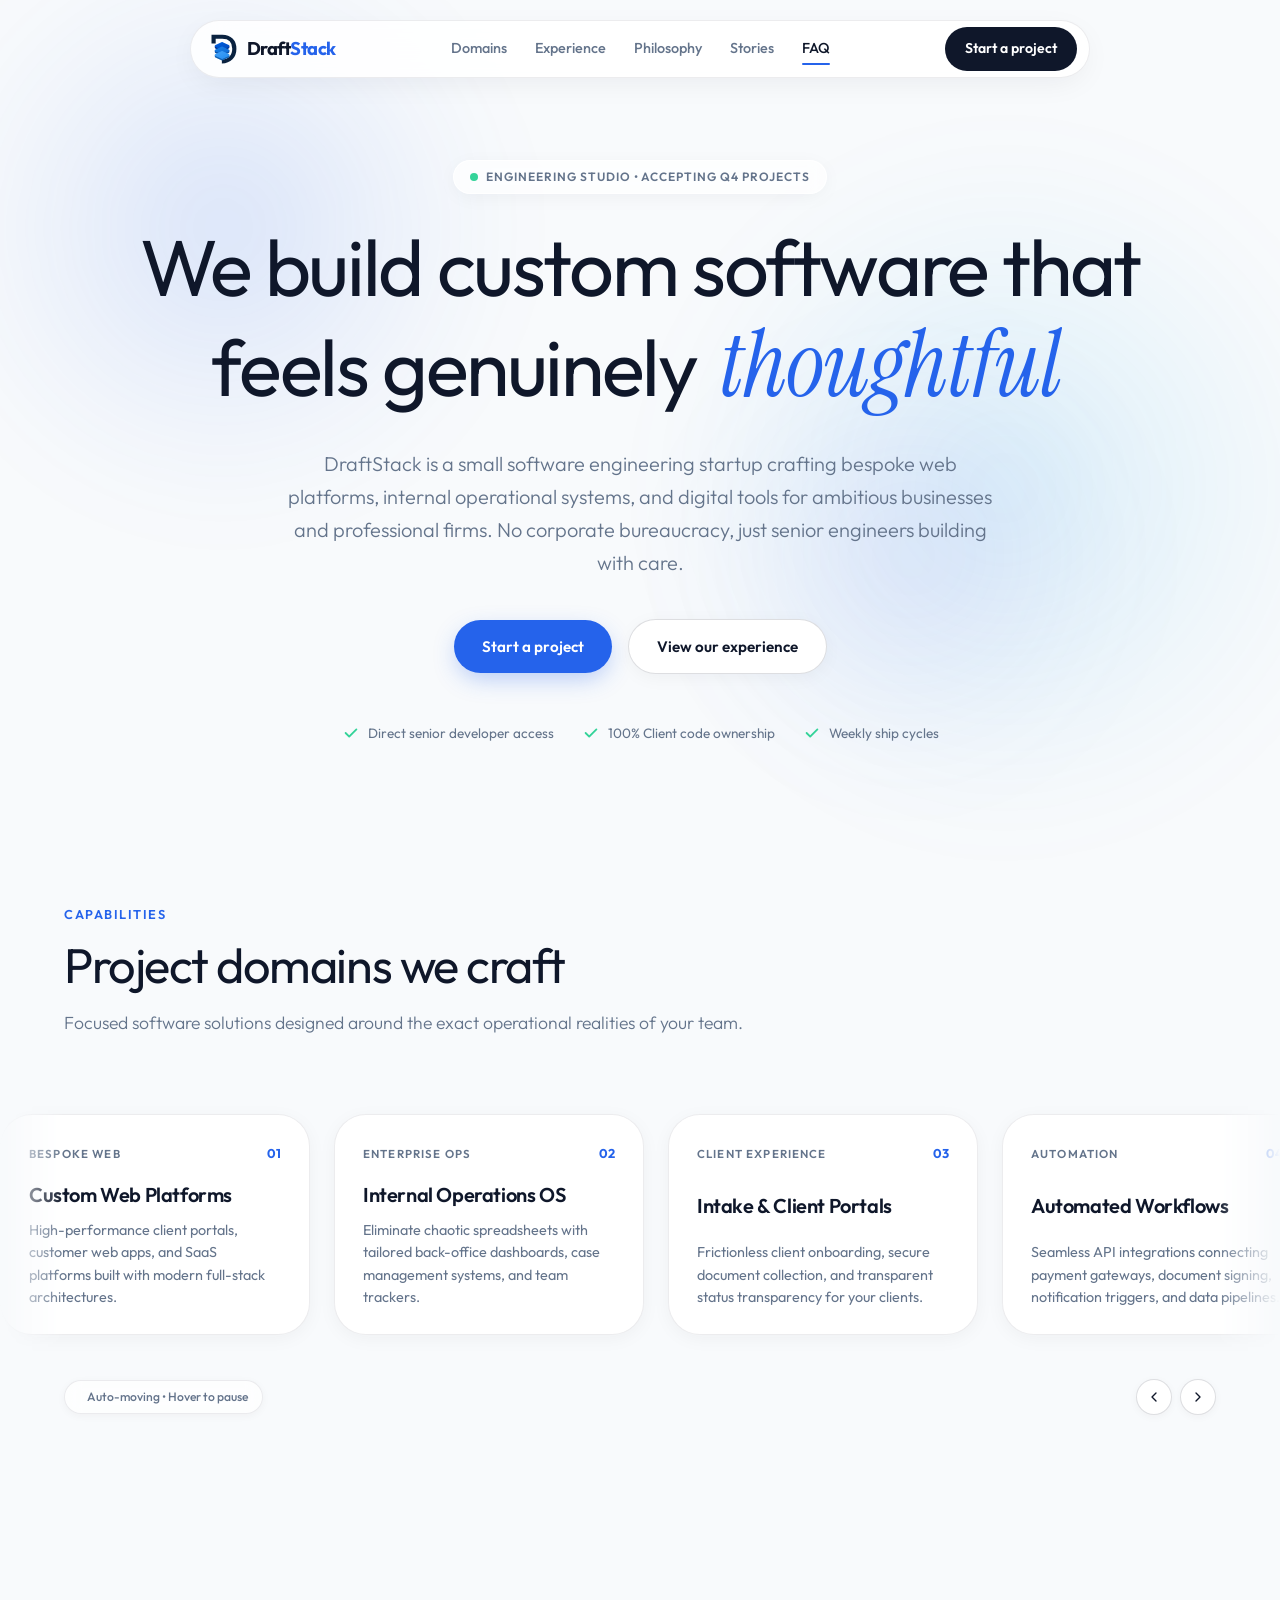
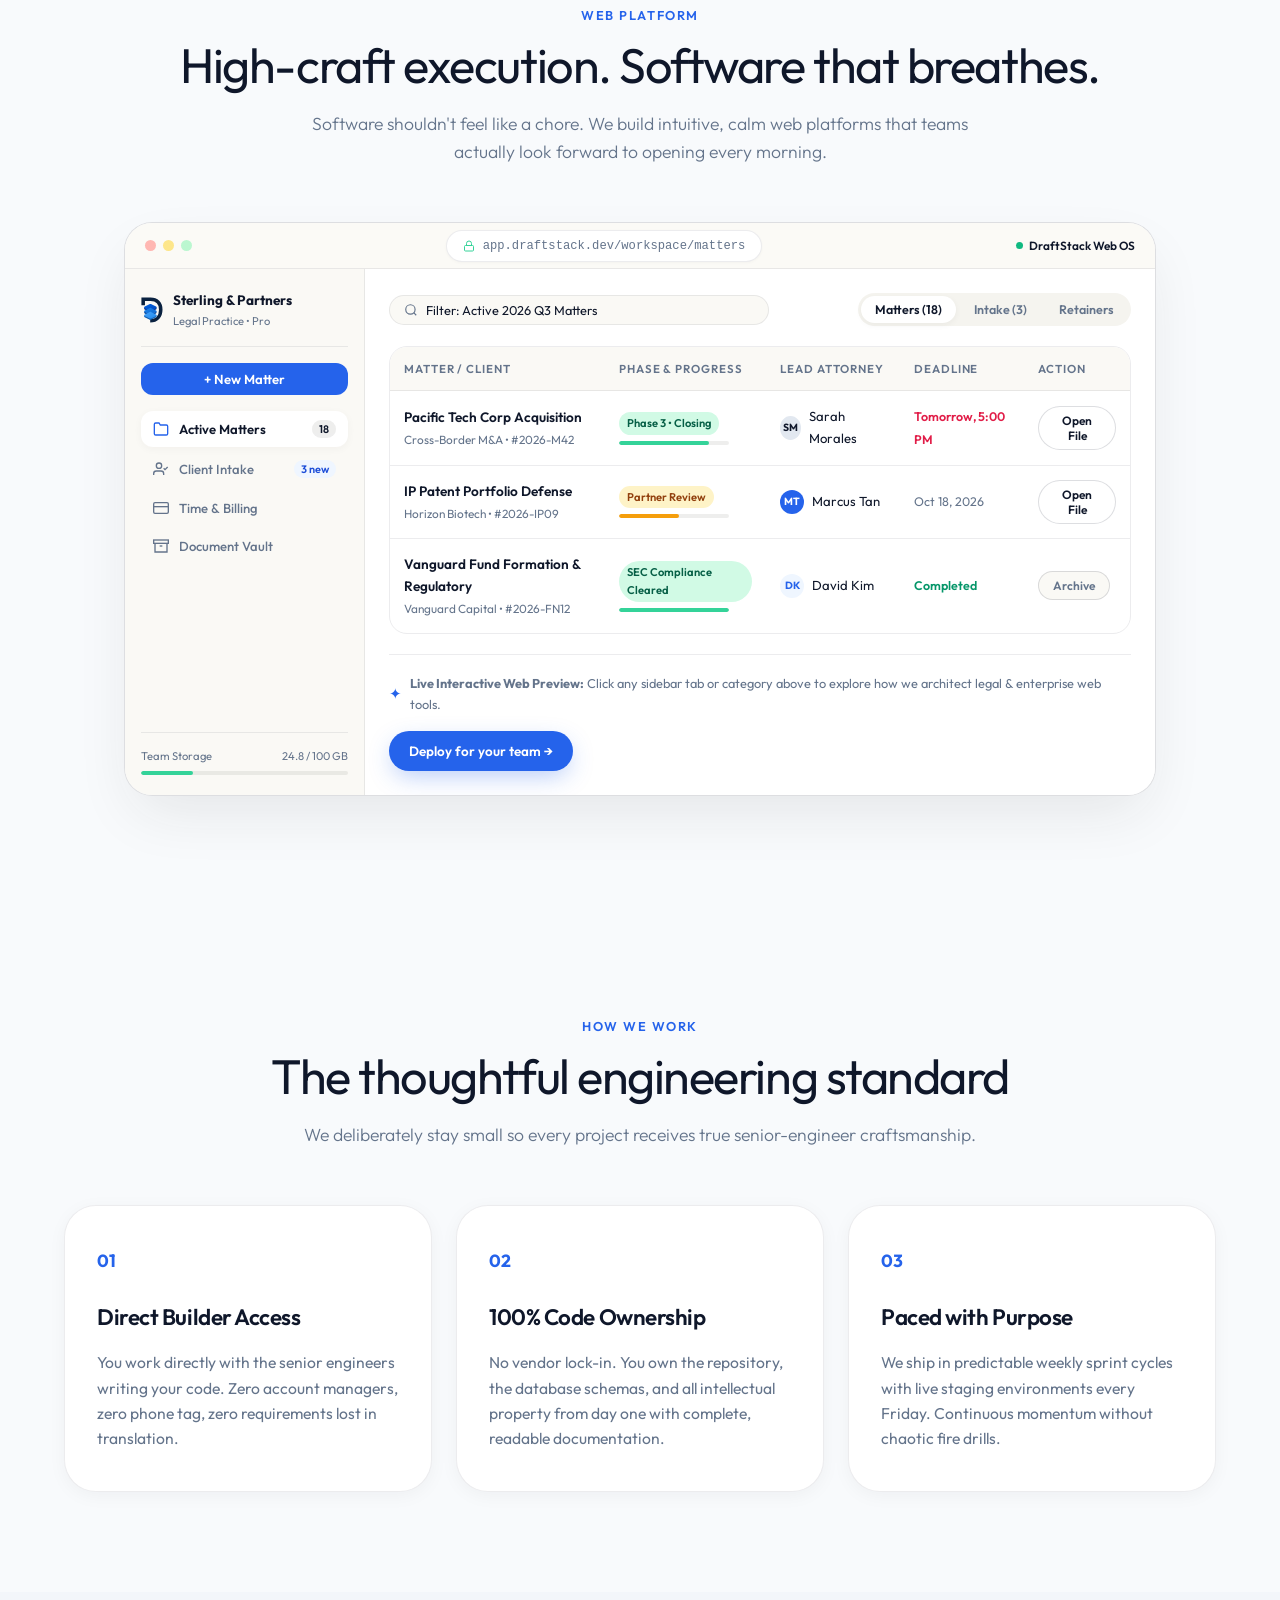
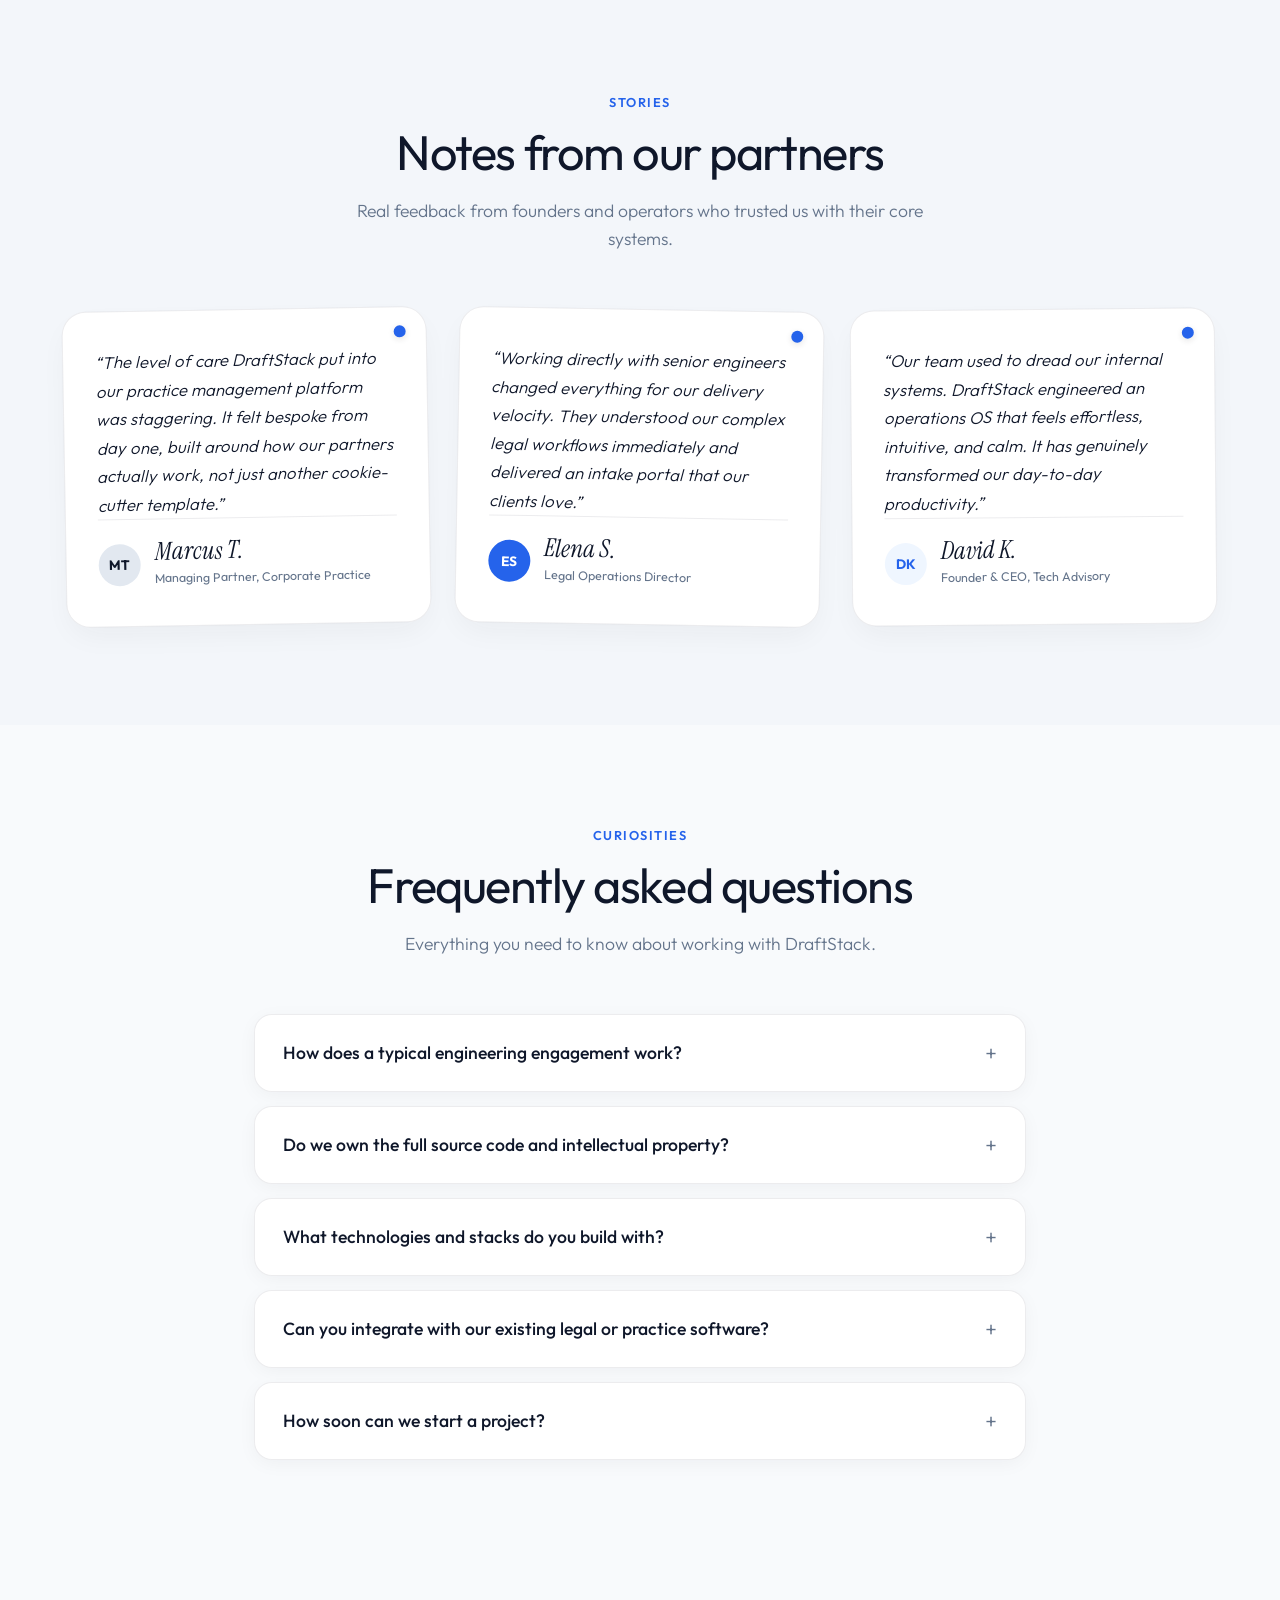
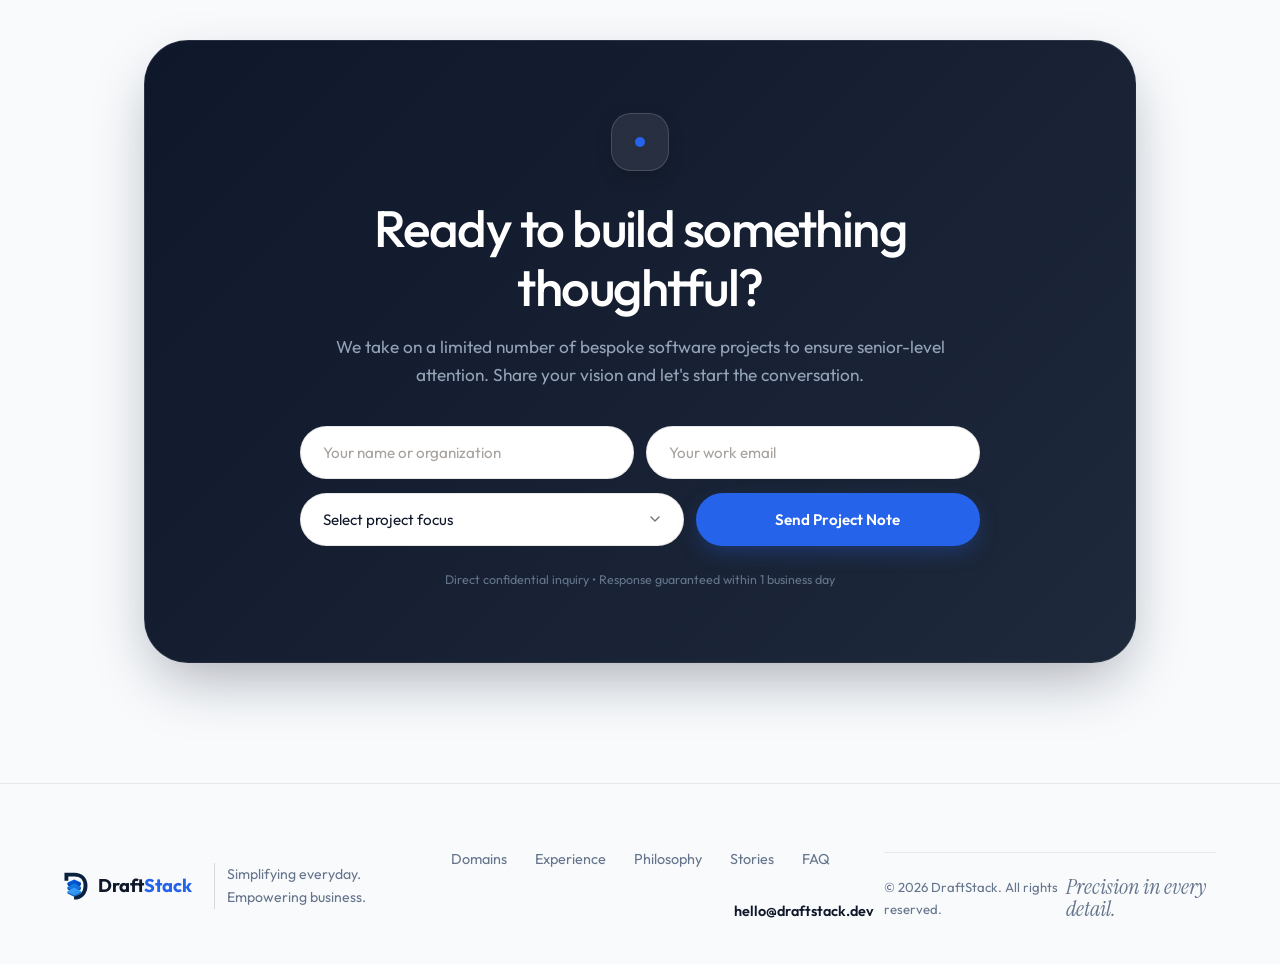
==== index.html @ da23b184 "Fix philosophy navigation link and restore section id anchor" ====
<!DOCTYPE html>
<html lang="en" class="scroll-smooth">
<head>
  <meta charset="UTF-8">
  <meta name="viewport" content="width=device-width, initial-scale=1.0">
  <title>DraftStack — Thoughtful Software Engineering Studio</title>
  <meta name="description" content="DraftStack is a modern software engineering startup crafting bespoke web applications, internal operational systems, and digital tools.">
  <!-- Fonts: Outfit (Clean Sans-Serif) & Instrument Serif (Editorial Italic Accent) -->
  <link rel="preconnect" href="https://fonts.googleapis.com">
  <link rel="preconnect" href="https://fonts.gstatic.com" crossorigin>
  <link href="https://fonts.googleapis.com/css2?family=Instrument+Serif:ital@0;1&family=Outfit:wght@300;400;500;600;700;800&display=swap" rel="stylesheet">
  <link rel="icon" type="image/svg+xml" href="images/draftstack-mark.svg">
  <link rel="stylesheet" href="style.css?v=softly-8">
</head>
<body>
  <!-- Ambient Fluid Floating Blobs -->
  <div class="ambient-blobs" aria-hidden="true">
    <div class="blob blob-blue"></div>
    <div class="blob blob-cyan"></div>
    <div class="blob blob-indigo"></div>
  </div>

  <!-- Floating Pill Header -->
  <header class="site-header">
    <div class="nav-container">
      <a href="#top" class="logo" aria-label="DraftStack Home">
        <img src="images/draftstack-mark.svg" alt="DraftStack" class="logo-mark-img" width="26" height="31">
        <span class="logo-text">Draft<span class="logo-accent">Stack</span></span>
      </a>

      <nav id="site-nav" class="nav-menu" aria-label="Main Navigation">
        <a href="#domains">Domains</a>
        <a href="#experience">Experience</a>
        <a href="#philosophy">Philosophy</a>
        <a href="#stories">Stories</a>
        <a href="#faq">FAQ</a>
      </nav>

      <div class="nav-actions">
        <a href="#inquire" class="btn btn-nav">Start a project</a>
        <button class="nav-toggle" type="button" aria-expanded="false" aria-controls="site-nav" aria-label="Toggle navigation menu">
          <span></span><span></span><span></span>
        </button>
      </div>
    </div>
  </header>

  <main>
    <!-- Hero Section -->
    <section id="top" class="hero-section">
      <div class="container hero-inner">
        <div class="eyebrow-pill">
          <span class="pulse-indicator"></span>
          <span>Engineering Studio &bull; Accepting Q4 Projects</span>
        </div>

        <h1 class="hero-title">
          We build custom software that feels genuinely 
          <span class="hero-highlight">thoughtful</span>
        </h1>

        <p class="hero-subtitle">
          DraftStack is a small software engineering startup crafting bespoke web platforms, internal operational systems, and digital tools for ambitious businesses and professional firms. No corporate bureaucracy, just senior engineers building with care.
        </p>

        <div class="hero-cta-group">
          <a href="#inquire" class="btn btn-primary">Start a project</a>
          <a href="#experience" class="btn btn-ghost">View our experience</a>
        </div>
        <div class="hero-badges reveal">
          <div class="badge-item">
            <svg viewBox="0 0 20 20" fill="currentColor" class="badge-icon"><path fill-rule="evenodd" d="M16.707 5.293a1 1 0 010 1.414l-8 8a1 1 0 01-1.414 0l-4-4a1 1 0 011.414-1.414L8 12.586l7.293-7.293a1 1 0 011.414 0z" clip-rule="evenodd"/></svg>
            <span>Direct senior developer access</span>
          </div>
          <div class="badge-item">
            <svg viewBox="0 0 20 20" fill="currentColor" class="badge-icon"><path fill-rule="evenodd" d="M16.707 5.293a1 1 0 010 1.414l-8 8a1 1 0 01-1.414 0l-4-4a1 1 0 011.414-1.414L8 12.586l7.293-7.293a1 1 0 011.414 0z" clip-rule="evenodd"/></svg>
            <span>100% Client code ownership</span>
          </div>
          <div class="badge-item">
            <svg viewBox="0 0 20 20" fill="currentColor" class="badge-icon"><path fill-rule="evenodd" d="M16.707 5.293a1 1 0 010 1.414l-8 8a1 1 0 01-1.414 0l-4-4a1 1 0 011.414-1.414L8 12.586l7.293-7.293a1 1 0 011.414 0z" clip-rule="evenodd"/></svg>
            <span>Weekly ship cycles</span>
          </div>
        </div>
      </div>
    </section>

    <!-- Horizontal Scenario Scroll -->
    <section id="domains" class="domains-section">
      <div class="container section-header">
        <span class="section-kicker">Capabilities</span>
        <h2 class="section-title">Project domains we craft</h2>
        <p class="section-desc">Focused software solutions designed around the exact operational realities of your team.</p>
      </div>

      <div class="horizontal-scroll-wrap" id="marqueeWrap">
        <div class="horizontal-track" id="scenarioTrack">
          <!-- Set 1 (Original) -->
          <div class="scenario-card">
            <div class="scenario-meta">
              <span class="scenario-tag">Bespoke Web</span>
              <span class="scenario-time">01</span>
            </div>
            <h3 class="scenario-title">Custom Web Platforms</h3>
            <p class="scenario-desc">High-performance client portals, customer web apps, and SaaS platforms built with modern full-stack architectures.</p>
          </div>

          <div class="scenario-card">
            <div class="scenario-meta">
              <span class="scenario-tag">Enterprise Ops</span>
              <span class="scenario-time">02</span>
            </div>
            <h3 class="scenario-title">Internal Operations OS</h3>
            <p class="scenario-desc">Eliminate chaotic spreadsheets with tailored back-office dashboards, case management systems, and team trackers.</p>
          </div>

          <div class="scenario-card">
            <div class="scenario-meta">
              <span class="scenario-tag">Client Experience</span>
              <span class="scenario-time">03</span>
            </div>
            <h3 class="scenario-title">Intake & Client Portals</h3>
            <p class="scenario-desc">Frictionless client onboarding, secure document collection, and transparent status transparency for your clients.</p>
          </div>

          <div class="scenario-card">
            <div class="scenario-meta">
              <span class="scenario-tag">Automation</span>
              <span class="scenario-time">04</span>
            </div>
            <h3 class="scenario-title">Automated Workflows</h3>
            <p class="scenario-desc">Seamless API integrations connecting payment gateways, document signing, notification triggers, and data pipelines.</p>
          </div>

          <div class="scenario-card">
            <div class="scenario-meta">
              <span class="scenario-tag">Professional Firms</span>
              <span class="scenario-time">05</span>
            </div>
            <h3 class="scenario-title">Practice Management</h3>
            <p class="scenario-desc">Specialized tools for legal and professional services — matter tracking, time & billing, and audit-ready workflows.</p>
          </div>

          <!-- Set 2 (Seamless Infinite Clone) -->
          <div class="scenario-card" aria-hidden="true">
            <div class="scenario-meta">
              <span class="scenario-tag">Bespoke Web</span>
              <span class="scenario-time">01</span>
            </div>
            <h3 class="scenario-title">Custom Web Platforms</h3>
            <p class="scenario-desc">High-performance client portals, customer web apps, and SaaS platforms built with modern full-stack architectures.</p>
          </div>

          <div class="scenario-card" aria-hidden="true">
            <div class="scenario-meta">
              <span class="scenario-tag">Enterprise Ops</span>
              <span class="scenario-time">02</span>
            </div>
            <h3 class="scenario-title">Internal Operations OS</h3>
            <p class="scenario-desc">Eliminate chaotic spreadsheets with tailored back-office dashboards, case management systems, and team trackers.</p>
          </div>

          <div class="scenario-card" aria-hidden="true">
            <div class="scenario-meta">
              <span class="scenario-tag">Client Experience</span>
              <span class="scenario-time">03</span>
            </div>
            <h3 class="scenario-title">Intake & Client Portals</h3>
            <p class="scenario-desc">Frictionless client onboarding, secure document collection, and transparent status transparency for your clients.</p>
          </div>

          <div class="scenario-card" aria-hidden="true">
            <div class="scenario-meta">
              <span class="scenario-tag">Automation</span>
              <span class="scenario-time">04</span>
            </div>
            <h3 class="scenario-title">Automated Workflows</h3>
            <p class="scenario-desc">Seamless API integrations connecting payment gateways, document signing, notification triggers, and data pipelines.</p>
          </div>

          <div class="scenario-card" aria-hidden="true">
            <div class="scenario-meta">
              <span class="scenario-tag">Professional Firms</span>
              <span class="scenario-time">05</span>
            </div>
            <h3 class="scenario-title">Practice Management</h3>
            <p class="scenario-desc">Specialized tools for legal and professional services — matter tracking, time & billing, and audit-ready workflows.</p>
          </div>
        </div>
      </div>

      <!-- Interactive Motion Controls & Hint -->
      <div class="scroll-controls container">
        <div class="scroll-status-pill">
          <span class="pulse-dot"></span>
          <span>Auto-moving &bull; Hover to pause</span>
        </div>
        <div class="scroll-nav-buttons">
          <button type="button" class="carousel-nav-btn" id="carouselPrev" aria-label="Slide left">
            <svg viewBox="0 0 24 24" fill="none" stroke="currentColor" stroke-width="2" stroke-linecap="round" stroke-linejoin="round" width="16" height="16"><polyline points="15 18 9 12 15 6"></polyline></svg>
          </button>
          <button type="button" class="carousel-nav-btn" id="carouselNext" aria-label="Slide right">
            <svg viewBox="0 0 24 24" fill="none" stroke="currentColor" stroke-width="2" stroke-linecap="round" stroke-linejoin="round" width="16" height="16"><polyline points="9 18 15 12 9 6"></polyline></svg>
          </button>
        </div>
      </div>
    </section>

    <!-- App Experience Preview (Modern Desktop Web Application Showcase) -->
    <section id="experience" class="experience-section">
      <div class="container text-center section-header">
        <span class="section-kicker">Web Platform</span>
        <h2 class="section-title">High-craft execution. Software that breathes.</h2>
        <p class="section-desc max-w-2xl mx-auto">
          Software shouldn't feel like a chore. We build intuitive, calm web platforms that teams actually look forward to opening every morning.
        </p>
      </div>

      <div class="container web-app-container">
        <!-- Desktop Browser Window Frame -->
        <div class="web-app-window">
          <!-- Window Chrome Header -->
          <div class="browser-chrome">
            <div class="window-controls">
              <span class="control-dot close"></span>
              <span class="control-dot minimize"></span>
              <span class="control-dot expand"></span>
            </div>
            <div class="browser-address-bar">
              <svg viewBox="0 0 24 24" fill="none" stroke="currentColor" stroke-width="2" class="lock-icon" width="12" height="12"><rect x="3" y="11" width="18" height="11" rx="2" ry="2"></rect><path d="M7 11V7a5 5 0 0 1 10 0v4"></path></svg>
              <span class="url-text">app.draftstack.dev/workspace/matters</span>
            </div>
            <div class="window-status">
              <span class="status-dot"></span>
              <span>DraftStack Web OS</span>
            </div>
          </div>

          <!-- Web Application Layout -->
          <div class="web-app-layout">
            <!-- Sidebar -->
            <aside class="app-sidebar">
              <div class="workspace-header">
                <img src="images/draftstack-mark.svg" alt="" class="workspace-logo-mark" width="22" height="26" aria-hidden="true">
                <div class="workspace-info">
                  <span class="workspace-title">Sterling & Partners</span>
                  <span class="workspace-sub">Legal Practice &bull; Pro</span>
                </div>
              </div>

              <div class="sidebar-action">
                <button type="button" class="btn btn-sidebar-action">
                  <span>+ New Matter</span>
                </button>
              </div>

              <nav class="sidebar-nav">
                <button type="button" class="sidebar-item active" data-web-tab="matters">
                  <svg viewBox="0 0 24 24" fill="none" stroke="currentColor" stroke-width="2" class="sidebar-icon" width="16" height="16"><path d="M22 19a2 2 0 0 1-2 2H4a2 2 0 0 1-2-2V5a2 2 0 0 1 2-2h5l2 3h9a2 2 0 0 1 2 2z"></path></svg>
                  <span>Active Matters</span>
                  <span class="sidebar-badge">18</span>
                </button>

                <button type="button" class="sidebar-item" data-web-tab="intake">
                  <svg viewBox="0 0 24 24" fill="none" stroke="currentColor" stroke-width="2" class="sidebar-icon" width="16" height="16"><path d="M16 21v-2a4 4 0 0 0-4-4H5a4 4 0 0 0-4 4v2"></path><circle cx="9" cy="7" r="4"></circle><polyline points="16 11 18 13 22 9"></polyline></svg>
                  <span>Client Intake</span>
                  <span class="sidebar-badge coral">3 new</span>
                </button>

                <button type="button" class="sidebar-item" data-web-tab="billing">
                  <svg viewBox="0 0 24 24" fill="none" stroke="currentColor" stroke-width="2" class="sidebar-icon" width="16" height="16"><rect x="1" y="4" width="22" height="16" rx="2" ry="2"></rect><line x1="1" y1="10" x2="23" y2="10"></line></svg>
                  <span>Time & Billing</span>
                </button>

                <button type="button" class="sidebar-item" data-web-tab="vault">
                  <svg viewBox="0 0 24 24" fill="none" stroke="currentColor" stroke-width="2" class="sidebar-icon" width="16" height="16"><polyline points="21 8 21 21 3 21 3 8"></polyline><rect x="1" y="3" width="22" height="5"></rect><line x1="10" y1="12" x2="14" y2="12"></line></svg>
                  <span>Document Vault</span>
                </button>
              </nav>

              <div class="sidebar-footer">
                <div class="storage-indicator">
                  <div class="storage-text">
                    <span>Team Storage</span>
                    <span>24.8 / 100 GB</span>
                  </div>
                  <div class="storage-bar">
                    <div class="storage-fill" style="width: 25%;"></div>
                  </div>
                </div>
              </div>
            </aside>

            <!-- Main Application View -->
            <div class="app-main">
              <!-- Top Filter & Search Bar -->
              <div class="app-topbar">
                <div class="app-search-box">
                  <svg viewBox="0 0 24 24" fill="none" stroke="currentColor" stroke-width="2" class="search-icon" width="14" height="14"><circle cx="11" cy="11" r="8"></circle><line x1="21" y1="21" x2="16.65" y2="16.65"></line></svg>
                  <input type="text" placeholder="Search matters, clients, documents..." class="app-search-input" readonly value="Filter: Active 2026 Q3 Matters">
                </div>

                <div class="app-view-tabs">
                  <button type="button" class="app-view-tab active" data-panel="matters">Matters (18)</button>
                  <button type="button" class="app-view-tab" data-panel="intake">Intake (3)</button>
                  <button type="button" class="app-view-tab" data-panel="billing">Retainers</button>
                </div>
              </div>

              <!-- Panel 1: Matters Table -->
              <div class="app-panel active" id="webPanel-matters">
                <div class="data-table-wrap">
                  <table class="data-table">
                    <thead>
                      <tr>
                        <th>Matter / Client</th>
                        <th>Phase & Progress</th>
                        <th>Lead Attorney</th>
                        <th>Deadline</th>
                        <th>Action</th>
                      </tr>
                    </thead>
                    <tbody>
                      <tr>
                        <td>
                          <div class="matter-name">Pacific Tech Corp Acquisition</div>
                          <div class="matter-client">Cross-Border M&A &bull; #2026-M42</div>
                        </td>
                        <td>
                          <div class="phase-badge green">Phase 3 &bull; Closing</div>
                          <div class="mini-progress"><div class="mini-progress-fill" style="width: 82%;"></div></div>
                        </td>
                        <td>
                          <div class="lead-user"><span class="user-avatar-sm">SM</span> Sarah Morales</div>
                        </td>
                        <td>
                          <span class="deadline-urgent">Tomorrow, 5:00 PM</span>
                        </td>
                        <td>
                          <button type="button" class="table-action-btn">Open File</button>
                        </td>
                      </tr>

                      <tr>
                        <td>
                          <div class="matter-name">IP Patent Portfolio Defense</div>
                          <div class="matter-client">Horizon Biotech &bull; #2026-IP09</div>
                        </td>
                        <td>
                          <div class="phase-badge yellow">Partner Review</div>
                          <div class="mini-progress"><div class="mini-progress-fill" style="width: 55%; background: #f59e0b;"></div></div>
                        </td>
                        <td>
                          <div class="lead-user"><span class="user-avatar-sm coral">MT</span> Marcus Tan</div>
                        </td>
                        <td>
                          <span class="deadline-normal">Oct 18, 2026</span>
                        </td>
                        <td>
                          <button type="button" class="table-action-btn">Open File</button>
                        </td>
                      </tr>

                      <tr>
                        <td>
                          <div class="matter-name">Vanguard Fund Formation & Regulatory</div>
                          <div class="matter-client">Vanguard Capital &bull; #2026-FN12</div>
                        </td>
                        <td>
                          <div class="phase-badge green">SEC Compliance Cleared</div>
                          <div class="mini-progress"><div class="mini-progress-fill" style="width: 100%; background: #34d399;"></div></div>
                        </td>
                        <td>
                          <div class="lead-user"><span class="user-avatar-sm lavender">DK</span> David Kim</div>
                        </td>
                        <td>
                          <span class="deadline-done">Completed</span>
                        </td>
                        <td>
                          <button type="button" class="table-action-btn secondary">Archive</button>
                        </td>
                      </tr>
                    </tbody>
                  </table>
                </div>
              </div>

              <!-- Panel 2: Client Intake Pipeline -->
              <div class="app-panel" id="webPanel-intake">
                <div class="intake-pipeline-grid">
                  <div class="intake-card">
                    <div class="intake-card-head">
                      <span class="intake-id">#1048 &bull; 12 mins ago</span>
                      <span class="phase-badge green">Conflict Check Passed</span>
                    </div>
                    <h4 class="intake-client-name">Vertex Real Estate Holdings</h4>
                    <p class="intake-scope">Commercial lease acquisition, 4 parcels in Bonifacio Global City.</p>
                    <div class="intake-footer">
                      <span class="intake-doc-count">📎 6 verified documents attached</span>
                      <button type="button" class="table-action-btn">Accept Matter</button>
                    </div>
                  </div>

                  <div class="intake-card">
                    <div class="intake-card-head">
                      <span class="intake-id">#1049 &bull; 1 hour ago</span>
                      <span class="phase-badge yellow">Awaiting Retainer Sign</span>
                    </div>
                    <h4 class="intake-client-name">Meridian Ventures Pte Ltd</h4>
                    <p class="intake-scope">Series A venture round financing, automated SAFE agreements.</p>
                    <div class="intake-footer">
                      <span class="intake-doc-count">📎 3 verified documents attached</span>
                      <button type="button" class="table-action-btn">View Intake</button>
                    </div>
                  </div>
                </div>
              </div>

              <!-- Panel 3: Billing & Retainers -->
              <div class="app-panel" id="webPanel-billing">
                <div class="billing-summary-grid">
                  <div class="billing-stat-box">
                    <span class="stat-label">October Retainers Logged</span>
                    <span class="stat-amount">₱1,480,000</span>
                    <span class="stat-sub positive">↑ 18% vs September</span>
                  </div>
                  <div class="billing-stat-box">
                    <span class="stat-label">Invoices Auto-Settled</span>
                    <span class="stat-amount">18 / 20</span>
                    <span class="stat-sub">GCash, Maya & Wire Webhooks</span>
                  </div>
                  <div class="billing-stat-box">
                    <span class="stat-label">Average Settlement Speed</span>
                    <span class="stat-amount">1.8 Days</span>
                    <span class="stat-sub positive">Zero manual follow-ups</span>
                  </div>
                </div>
              </div>

              <!-- Bottom Bar Banner -->
              <div class="app-bottom-bar">
                <div class="app-hint-text">
                  <span class="sparkle-icon">✦</span>
                  <span><strong>Live Interactive Web Preview:</strong> Click any sidebar tab or category above to explore how we architect legal & enterprise web tools.</span>
                </div>
                <a href="#inquire" class="btn btn-primary btn-app-cta">Deploy for your team &rarr;</a>
              </div>
            </div>
          </div>
        </div>
      </div>
    </section>

    <!-- Craft Philosophy Section -->
    <section id="philosophy" class="philosophy-section">
      <div class="container section-header text-center">
        <span class="section-kicker">How we work</span>
        <h2 class="section-title">The thoughtful engineering standard</h2>
        <p class="section-desc max-w-2xl mx-auto">We deliberately stay small so every project receives true senior-engineer craftsmanship.</p>
      </div>

      <div class="container philosophy-grid">
        <div class="philosophy-card">
          <div class="card-num">01</div>
          <h3 class="card-heading">Direct Builder Access</h3>
          <p class="card-copy">You work directly with the senior engineers writing your code. Zero account managers, zero phone tag, zero requirements lost in translation.</p>
        </div>

        <div class="philosophy-card">
          <div class="card-num">02</div>
          <h3 class="card-heading">100% Code Ownership</h3>
          <p class="card-copy">No vendor lock-in. You own the repository, the database schemas, and all intellectual property from day one with complete, readable documentation.</p>
        </div>

        <div class="philosophy-card">
          <div class="card-num">03</div>
          <h3 class="card-heading">Paced with Purpose</h3>
          <p class="card-copy">We ship in predictable weekly sprint cycles with live staging environments every Friday. Continuous momentum without chaotic fire drills.</p>
        </div>
      </div>
    </section>

    <!-- Client Stories (Diary Entry Testimonials) -->
    <section id="stories" class="stories-section">
      <div class="container section-header text-center">
        <span class="section-kicker">Stories</span>
        <h2 class="section-title">Notes from our partners</h2>
        <p class="section-desc max-w-xl mx-auto">Real feedback from founders and operators who trusted us with their core systems.</p>
      </div>

      <div class="container stories-grid">
        <!-- Story Card 1 -->
        <div class="story-card tilt-left">
          <div class="pin-accent"></div>
          <p class="story-quote">
            &ldquo;The level of care DraftStack put into our practice management platform was staggering. It felt bespoke from day one, built around how our partners actually work, not just another cookie-cutter template.&rdquo;
          </p>
          <div class="story-divider"></div>
          <div class="story-author">
            <div class="avatar-circle avatar-sage">MT</div>
            <div class="author-meta">
              <span class="author-name editorial-sig">Marcus T.</span>
              <span class="author-role">Managing Partner, Corporate Practice</span>
            </div>
          </div>
        </div>

        <!-- Story Card 2 -->
        <div class="story-card tilt-right">
          <div class="pin-accent"></div>
          <p class="story-quote">
            &ldquo;Working directly with senior engineers changed everything for our delivery velocity. They understood our complex legal workflows immediately and delivered an intake portal that our clients love.&rdquo;
          </p>
          <div class="story-divider"></div>
          <div class="story-author">
            <div class="avatar-circle avatar-coral">ES</div>
            <div class="author-meta">
              <span class="author-name editorial-sig">Elena S.</span>
              <span class="author-role">Legal Operations Director</span>
            </div>
          </div>
        </div>

        <!-- Story Card 3 -->
        <div class="story-card tilt-center">
          <div class="pin-accent"></div>
          <p class="story-quote">
            &ldquo;Our team used to dread our internal systems. DraftStack engineered an operations OS that feels effortless, intuitive, and calm. It has genuinely transformed our day-to-day productivity.&rdquo;
          </p>
          <div class="story-divider"></div>
          <div class="story-author">
            <div class="avatar-circle avatar-lavender">DK</div>
            <div class="author-meta">
              <span class="author-name editorial-sig">David K.</span>
              <span class="author-role">Founder & CEO, Tech Advisory</span>
            </div>
          </div>
        </div>
      </div>
    </section>

    <!-- FAQ Accordion -->
    <section id="faq" class="faq-section">
      <div class="container max-w-3xl">
        <div class="section-header text-center">
          <span class="section-kicker">Curiosities</span>
          <h2 class="section-title">Frequently asked questions</h2>
          <p class="section-desc">Everything you need to know about working with DraftStack.</p>
        </div>

        <div class="accordion-group">
          <!-- FAQ 1 -->
          <div class="accordion-item">
            <button class="accordion-trigger" aria-expanded="false">
              <span>How does a typical engineering engagement work?</span>
              <span class="accordion-icon">+</span>
            </button>
            <div class="accordion-content">
              <div class="accordion-inner">
                We start with a thorough architecture mapping phase to understand your specific operational bottlenecks. From there, we work in focused 2-to-4 week sprints, providing staging environments every Friday so you can test features as they are built.
              </div>
            </div>
          </div>

          <!-- FAQ 2 -->
          <div class="accordion-item">
            <button class="accordion-trigger" aria-expanded="false">
              <span>Do we own the full source code and intellectual property?</span>
              <span class="accordion-icon">+</span>
            </button>
            <div class="accordion-content">
              <div class="accordion-inner">
                Yes, 100%. We transfer full intellectual property rights to you upon delivery. You get clean, modern, well-documented source code in your own private repository with zero proprietary vendor lock-in.
              </div>
            </div>
          </div>

          <!-- FAQ 3 -->
          <div class="accordion-item">
            <button class="accordion-trigger" aria-expanded="false">
              <span>What technologies and stacks do you build with?</span>
              <span class="accordion-icon">+</span>
            </button>
            <div class="accordion-content">
              <div class="accordion-inner">
                We specialize in modern, battle-tested full-stack web architectures: TypeScript, React/Next.js, Node.js, PostgreSQL, Tailwind CSS, and secure cloud infrastructure. We select stacks for reliability, maintainability, and long-term performance.
              </div>
            </div>
          </div>

          <!-- FAQ 4 -->
          <div class="accordion-item">
            <button class="accordion-trigger" aria-expanded="false">
              <span>Can you integrate with our existing legal or practice software?</span>
              <span class="accordion-icon">+</span>
            </button>
            <div class="accordion-content">
              <div class="accordion-inner">
                Absolutely. We frequently build custom connectors for billing systems, local payment providers (GCash, Maya, Stripe), document signing platforms, and legacy databases to automate workflows seamlessly.
              </div>
            </div>
          </div>

          <!-- FAQ 5 -->
          <div class="accordion-item">
            <button class="accordion-trigger" aria-expanded="false">
              <span>How soon can we start a project?</span>
              <span class="accordion-icon">+</span>
            </button>
            <div class="accordion-content">
              <div class="accordion-inner">
                Because we intentionally keep our team senior and focused, we accept a limited number of client engagements each quarter. Drop us a note below and we typically respond within 24 hours with our current availability.
              </div>
            </div>
          </div>
        </div>
      </div>
    </section>

    <!-- Waitlist / Project Inquiry Section -->
    <section id="inquire" class="inquire-section">
      <div class="container max-w-5xl">
        <div class="inquire-box">
          <div class="inquire-content">
            <div class="inquire-icon-wrap">
              <div class="inquire-icon-dot"></div>
            </div>

            <h2 class="inquire-heading">Ready to build something thoughtful?</h2>
            <p class="inquire-sub">
              We take on a limited number of bespoke software projects to ensure senior-level attention. Share your vision and let's start the conversation.
            </p>

            <form id="inquiryForm" class="inquiry-form" novalidate>
              <div class="form-fields">
                <input 
                  type="text" 
                  id="clientName" 
                  name="name" 
                  placeholder="Your name or organization" 
                  class="form-input" 
                  required
                >
                <input 
                  type="email" 
                  id="clientEmail" 
                  name="email" 
                  placeholder="Your work email" 
                  class="form-input" 
                  required
                >
              </div>
              <div class="form-row">
                <select id="projectScope" name="scope" class="form-select">
                  <option value="" disabled selected>Select project focus</option>
                  <option value="web-app">Custom Web Application / SaaS</option>
                  <option value="internal-ops">Internal Operations OS / Portal</option>
                  <option value="legal-practice">Law Firm / Professional Practice Tool</option>
                  <option value="automation">Workflow Automation & Integration</option>
                  <option value="other">Other Bespoke Software</option>
                </select>
                <button type="submit" id="submitInquiry" class="btn btn-dark">
                  <span>Send Project Note</span>
                </button>
              </div>
            </form>

            <div id="formSuccess" class="form-success-msg" style="display:none;" role="status">
              <svg viewBox="0 0 20 20" fill="currentColor" class="success-icon"><path fill-rule="evenodd" d="M10 18a8 8 0 100-16 8 8 0 000 16zm3.707-9.293a1 1 0 00-1.414-1.414L9 10.586 7.707 9.293a1 1 0 00-1.414 1.414l2 2a1 1 0 001.414 0l4-4z" clip-rule="evenodd"/></svg>
              <span>Thank you! Your note has been received. A senior engineer will respond within 24 hours.</span>
            </div>

            <p class="inquire-note">Direct confidential inquiry &bull; Response guaranteed within 1 business day</p>
          </div>
        </div>
      </div>
    </section>
  </main>

  <footer class="site-footer">
    <div class="container footer-inner">
      <div class="footer-brand">
        <img src="images/draftstack-mark.svg" alt="DraftStack" class="footer-logo-img" width="24" height="29">
        <span class="brand-title">Draft<span class="logo-accent">Stack</span></span>
        <span class="footer-tagline">Simplifying everyday. Empowering business.</span>

      <div class="footer-links">
        <a href="#domains">Domains</a>
        <a href="#experience">Experience</a>
        <a href="#philosophy">Philosophy</a>
        <a href="#stories">Stories</a>
        <a href="#faq">FAQ</a>
        <a href="mailto:hello@draftstack.dev" class="contact-email">hello@draftstack.dev</a>
      </div>

      <div class="footer-bottom">
        <p class="copyright">&copy; 2026 DraftStack. All rights reserved.</p>
        <span class="sign-off">Precision in every detail.</span>
      </div>
    </div>
  </footer>

  <script src="script.js?v=softly-4" defer></script>
</body>
</html>
---- style.css ----
/* ==========================================================================
   DraftStack — Modern Executive Software Startup Design System
   High-Craft Slate & Precision Electric Cobalt Palette
   ========================================================================== */

:root {
  /* Color Story — Precision Tech & Executive Palette */
  --bg-primary: #F8FAFC;        /* Slate-50 crisp off-white */
  --bg-surface: #FFFFFF;
  --bg-subtle-1: #F1F5F9;       /* Slate-100 cool ice slate */
  --bg-subtle-2: #EFF6FF;       /* Soft ice blue highlight */
  --accent-primary: #2563EB;    /* Electric Cobalt Blue */
  --accent-primary-hover: #1D4ED8;
  --accent-teal: #0D9488;       /* Tech teal */
  --text-primary: #0F172A;      /* Deep obsidian slate navy */
  --text-muted: #64748B;        /* Balanced slate gray */
  --border-subtle: rgba(15, 23, 42, 0.08);
  --border-stone: rgba(15, 23, 42, 0.14);

  /* Typography */
  --font-sans: 'Outfit', -apple-system, BlinkMacSystemFont, "Segoe UI", Roboto, sans-serif;
  --font-serif: 'Instrument Serif', Georgia, serif;

  /* Sizing & Elevation */
  --max-width: 1200px;
  --radius-sm: 12px;
  --radius-md: 18px;
  --radius-lg: 24px;
  --radius-xl: 32px;
  --radius-2xl: 48px;
  --radius-full: 9999px;
  --shadow-soft: 0 4px 20px -2px rgba(15, 23, 42, 0.05);
  --shadow-card: 0 10px 30px -4px rgba(15, 23, 42, 0.07);
  --shadow-float: 0 20px 40px -12px rgba(15, 23, 42, 0.09);
  --shadow-device: 0 32px 64px -16px rgba(15, 23, 42, 0.12);
}

/* Reset & Box Sizing */
*, *::before, *::after {
  box-sizing: border-box;
  margin: 0;
  padding: 0;
}

html {
  scroll-behavior: smooth;
  font-size: 16px;
  background-color: var(--bg-primary);
}

body {
  font-family: var(--font-sans);
  background-color: var(--bg-primary);
  color: var(--text-primary);
  line-height: 1.65;
  -webkit-font-smoothing: antialiased;
  -moz-osx-font-smoothing: grayscale;
  overflow-x: hidden;
  position: relative;
  min-height: 100vh;
}

/* Accessible Focus States */
a:focus-visible,
button:focus-visible,
input:focus-visible,
select:focus-visible {
  outline: 2px solid var(--accent-primary);
  outline-offset: 3px;
  border-radius: 4px;
}

/* Ambient Fluid Floating Background Blobs */
.ambient-blobs {
  position: fixed;
  inset: 0;
  pointer-events: none;
  z-index: 0;
  overflow: hidden;
}

.blob {
  position: absolute;
  border-radius: 50%;
  filter: blur(40px);
  transform: translate3d(0, 0, 0);
  will-change: transform;
}

.blob-blue {
  top: -8%;
  left: -6%;
  width: 600px;
  height: 600px;
  background: radial-gradient(circle, rgba(37, 99, 235, 0.14) 0%, rgba(37, 99, 235, 0.04) 45%, rgba(37, 99, 235, 0) 70%);
  animation: floatBlob 22s ease-in-out infinite alternate;
}

.blob-cyan {
  bottom: 8%;
  right: -5%;
  width: 680px;
  height: 680px;
  background: radial-gradient(circle, rgba(14, 165, 233, 0.12) 0%, rgba(14, 165, 233, 0.03) 50%, rgba(14, 165, 233, 0) 75%);
  animation: floatBlobReverse 26s ease-in-out infinite alternate;
}

.blob-indigo {
  top: 35%;
  right: 10%;
  width: 480px;
  height: 480px;
  background: radial-gradient(circle, rgba(99, 102, 241, 0.1) 0%, rgba(99, 102, 241, 0.02) 50%, rgba(99, 102, 241, 0) 75%);
  animation: floatBlob 24s ease-in-out infinite alternate;
}

@keyframes floatBlob {
  0% { transform: translate(0, 0) scale(1); }
  50% { transform: translate(35px, -45px) scale(1.08); }
  100% { transform: translate(-25px, 30px) scale(0.94); }
}

@keyframes floatBlobReverse {
  0% { transform: translate(0, 0) scale(1); }
  50% { transform: translate(-40px, 35px) scale(1.06); }
  100% { transform: translate(25px, -30px) scale(0.96); }
}

/* Layout Container */
.container {
  max-width: var(--max-width);
  margin: 0 auto;
  padding: 0 24px;
  position: relative;
}

.max-w-xl { max-width: 580px; }
.max-w-2xl { max-width: 680px; }
.max-w-3xl { max-width: 820px; }
.max-w-5xl { max-width: 1040px; }
.mx-auto { margin-left: auto; margin-right: auto; }
.text-center { text-align: center; }

/* Buttons & Links */
a {
  color: inherit;
  text-decoration: none;
}

.btn {
  display: inline-flex;
  align-items: center;
  justify-content: center;
  font-family: var(--font-sans);
  font-weight: 600;
  font-size: 0.95rem;
  padding: 14px 28px;
  border-radius: var(--radius-full);
  cursor: pointer;
  border: none;
  transition: transform 0.25s cubic-bezier(0.16, 1, 0.3, 1), 
              box-shadow 0.25s cubic-bezier(0.16, 1, 0.3, 1),
              background 0.2s ease, border-color 0.2s ease, color 0.2s ease;
}

.btn-primary {
  background: var(--accent-primary);
  color: #FFFFFF;
  box-shadow: 0 8px 24px -4px rgba(37, 99, 235, 0.35);
}

.btn-primary:hover {
  background: var(--accent-primary-hover);
  transform: translateY(-2px);
  box-shadow: 0 12px 28px -4px rgba(37, 99, 235, 0.45);
}

.btn-ghost {
  background: var(--bg-surface);
  color: var(--text-primary);
  border: 1px solid var(--border-stone);
  box-shadow: var(--shadow-soft);
}

.btn-ghost:hover {
  background: #F8FAFC;
  border-color: var(--accent-primary);
  color: var(--accent-primary);
  transform: translateY(-2px);
}

.btn-dark {
  background: var(--accent-primary);
  color: #FFFFFF;
  box-shadow: 0 8px 22px -4px rgba(37, 99, 235, 0.35);
}

.btn-dark:hover {
  background: var(--accent-primary-hover);
  transform: translateY(-2px);
  box-shadow: 0 12px 26px -4px rgba(37, 99, 235, 0.45);
}

.btn-nav {
  padding: 10px 20px;
  font-size: 0.88rem;
  background: var(--text-primary);
  color: #FFFFFF;
  border-radius: var(--radius-full);
}

.btn-nav:hover {
  background: #1E293B;
  transform: translateY(-1px);
}

.btn-block {
  width: 100%;
}

.pulse-shadow {
  animation: softPulse 3s ease-in-out infinite;
}

@keyframes softPulse {
  0%, 100% { box-shadow: 0 10px 24px -6px rgba(37, 99, 235, 0.35); }
  50% { box-shadow: 0 14px 32px -4px rgba(37, 99, 235, 0.55); }
}
/* Floating Pill Header */
.site-header {
  position: fixed;
  top: 20px;
  left: 0;
  right: 0;
  z-index: 100;
  display: flex;
  justify-content: center;
  padding: 0 16px;
  pointer-events: none;
}

.nav-container {
  pointer-events: auto;
  width: 100%;
  max-width: 900px;
  height: 58px;
  display: flex;
  align-items: center;
  justify-content: space-between;
  padding: 0 12px 0 20px;
  background: rgba(255, 255, 255, 0.88);
  backdrop-filter: blur(20px);
  -webkit-backdrop-filter: blur(20px);
  border: 1px solid rgba(15, 23, 42, 0.08);
  border-radius: var(--radius-full);
  box-shadow: 0 8px 32px -8px rgba(15, 23, 42, 0.08);
  transition: all 0.3s ease;
}

.logo {
  display: flex;
  align-items: center;
  gap: 10px;
}

.logo-mark-img {
  width: 26px;
  height: 31px;
  object-fit: contain;
  transition: transform 0.25s cubic-bezier(0.16, 1, 0.3, 1);
}

.logo:hover .logo-mark-img {
  transform: scale(1.08);
}

.logo-text {
  font-size: 1.15rem;
  font-weight: 700;
  letter-spacing: -0.03em;
  color: var(--text-primary);
}

.logo-accent {
  color: var(--accent-primary);
}

.nav-menu {
  display: flex;
  align-items: center;
  gap: 28px;
}

.nav-menu a {
  font-size: 0.9rem;
  font-weight: 500;
  color: var(--text-muted);
  transition: color 0.2s ease;
  position: relative;
  padding: 4px 0;
}

.nav-menu a:hover,
.nav-menu a.active {
  color: var(--text-primary);
}

.nav-menu a::after {
  content: "";
  position: absolute;
  bottom: 0;
  left: 50%;
  transform: translateX(-50%);
  width: 0;
  height: 2px;
  background: var(--accent-primary);
  border-radius: 2px;
  transition: width 0.25s ease;
}

.nav-menu a:hover::after,
.nav-menu a.active::after {
  width: 100%;
}

.nav-actions {
  display: flex;
  align-items: center;
  gap: 12px;
}

.nav-toggle {
  display: none;
  flex-direction: column;
  justify-content: center;
  gap: 4px;
  width: 38px;
  height: 38px;
  border-radius: 50%;
  border: 1px solid var(--border-stone);
  background: #FFFFFF;
  cursor: pointer;
  padding: 0;
  align-items: center;
}

.nav-toggle span {
  display: block;
  width: 16px;
  height: 2px;
  background: var(--text-primary);
  border-radius: 2px;
  transition: transform 0.25s ease, opacity 0.2s ease;
}

.nav-toggle[aria-expanded="true"] span:nth-child(1) {
  transform: translateY(6px) rotate(45deg);
}

.nav-toggle[aria-expanded="true"] span:nth-child(2) {
  opacity: 0;
}

.nav-toggle[aria-expanded="true"] span:nth-child(3) {
  transform: translateY(-6px) rotate(-45deg);
}

/* Hero Section */
.hero-section {
  position: relative;
  padding: 160px 0 80px;
  overflow: hidden;
  z-index: 1;
}

.hero-inner {
  display: flex;
  flex-direction: column;
  align-items: center;
  text-align: center;
}

.eyebrow-pill {
  display: inline-flex;
  align-items: center;
  gap: 8px;
  padding: 6px 16px;
  border-radius: var(--radius-full);
  background: rgba(255, 255, 255, 0.7);
  backdrop-filter: blur(8px);
  border: 1px solid rgba(255, 255, 255, 0.9);
  font-size: 0.75rem;
  font-weight: 600;
  letter-spacing: 0.08em;
  text-transform: uppercase;
  color: var(--text-muted);
  box-shadow: var(--shadow-soft);
  margin-bottom: 28px;
}

.pulse-indicator {
  width: 8px;
  height: 8px;
  border-radius: 50%;
  background: #34d399;
  box-shadow: 0 0 0 0 rgba(52, 211, 153, 0.6);
  animation: pulseGreen 2s infinite;
}

@keyframes pulseGreen {
  0% { box-shadow: 0 0 0 0 rgba(52, 211, 153, 0.6); }
  70% { box-shadow: 0 0 0 8px rgba(52, 211, 153, 0); }
  100% { box-shadow: 0 0 0 0 rgba(52, 211, 153, 0); }
}

.hero-title {
  font-size: clamp(2.75rem, 6.2vw, 5.5rem);
  font-weight: 400;
  line-height: 1.15;
  letter-spacing: -0.03em;
  max-width: 1040px;
  margin: 0 auto 28px;
  color: var(--text-primary);
  text-wrap: balance;
}

.hero-highlight,
.editorial-highlight {
  font-family: var(--font-serif);
  font-style: italic;
  font-weight: 400;
  font-size: 1.16em;
  line-height: inherit;
  color: var(--accent-primary);
  display: inline;
  letter-spacing: -0.01em;
  padding: 0 0.08em;
  vertical-align: baseline;
}

.hero-subtitle {
  font-size: clamp(1.05rem, 1.8vw, 1.25rem);
  font-weight: 300;
  color: var(--text-muted);
  max-width: 720px;
  line-height: 1.65;
  margin-bottom: 40px;
}

.hero-cta-group {
  display: flex;
  align-items: center;
  gap: 16px;
  flex-wrap: wrap;
  justify-content: center;
  margin-bottom: 48px;
}

.hero-badges {
  display: flex;
  align-items: center;
  gap: 28px;
  flex-wrap: wrap;
  justify-content: center;
  font-size: 0.85rem;
  color: var(--text-muted);
}

.badge-item {
  display: flex;
  align-items: center;
  gap: 8px;
}

.badge-icon {
  width: 18px;
  height: 18px;
  color: #34d399;
}

/* Section Common Headings */
.section-header {
  margin-bottom: 56px;
}

.section-kicker {
  display: block;
  font-size: 0.8rem;
  font-weight: 600;
  text-transform: uppercase;
  letter-spacing: 0.12em;
  color: var(--accent-primary);
  margin-bottom: 12px;
}

.section-title {
  font-size: clamp(2rem, 3.8vw, 3.2rem);
  font-weight: 400;
  letter-spacing: -0.03em;
  line-height: 1.15;
  margin-bottom: 16px;
  color: var(--text-primary);
}

.section-desc {
  font-size: 1.1rem;
  font-weight: 300;
  color: var(--text-muted);
  line-height: 1.6;
}

/* Horizontal Scenario Scroll Section (Animated Moving Glide) */
.domains-section {
  padding: 80px 0 90px;
  position: relative;
  z-index: 1;
  overflow: hidden;
}

.horizontal-scroll-wrap {
  width: 100%;
  overflow: hidden;
  position: relative;
  padding: 20px 0 30px;
  cursor: grab;
  mask-image: linear-gradient(to right, transparent 0%, black 5%, black 95%, transparent 100%);
  -webkit-mask-image: linear-gradient(to right, transparent 0%, black 5%, black 95%, transparent 100%);
}

.horizontal-scroll-wrap.is-dragging {
  cursor: grabbing;
  user-select: none;
}

.horizontal-track {
  display: flex;
  gap: 24px;
  width: max-content;
  animation: glideMarquee 38s linear infinite;
  will-change: transform;
}

.horizontal-track:hover,
.horizontal-track.is-paused {
  animation-play-state: paused;
}

@keyframes glideMarquee {
  0% {
    transform: translate3d(0, 0, 0);
  }
  100% {
    transform: translate3d(-50%, 0, 0);
  }
}

.scenario-card {
  width: 310px;
  min-height: 205px;
  background: var(--bg-surface);
  border: 1px solid var(--border-subtle);
  border-radius: var(--radius-xl);
  padding: 28px 28px 26px;
  display: flex;
  flex-direction: column;
  justify-content: space-between;
  box-shadow: 0 4px 20px -2px rgba(41, 37, 36, 0.05);
  transition: transform 0.35s cubic-bezier(0.16, 1, 0.3, 1),
              box-shadow 0.35s cubic-bezier(0.16, 1, 0.3, 1),
              border-color 0.3s ease;
  user-select: none;
  flex-shrink: 0;
}

.scenario-card:hover {
  transform: translateY(-8px) scale(1.02);
  box-shadow: 0 18px 36px -8px rgba(15, 23, 42, 0.1);
  border-color: rgba(37, 99, 235, 0.35);
}

.scenario-meta {
  display: flex;
  align-items: center;
  justify-content: space-between;
  margin-bottom: 14px;
}

.scenario-tag {
  font-size: 0.72rem;
  font-weight: 600;
  text-transform: uppercase;
  letter-spacing: 0.1em;
  color: var(--text-muted);
}

.scenario-time {
  font-size: 0.8rem;
  font-weight: 700;
  color: var(--accent-primary);
}

.scenario-title {
  font-size: 1.25rem;
  font-weight: 600;
  letter-spacing: -0.02em;
  margin-bottom: 8px;
  color: var(--text-primary);
  transition: color 0.2s ease;
}

.scenario-card:hover .scenario-title {
  color: var(--text-primary);
}

.scenario-desc {
  font-size: 0.9rem;
  color: var(--text-muted);
  line-height: 1.55;
}

/* Motion Controls Bar */
.scroll-controls {
  display: flex;
  align-items: center;
  justify-content: space-between;
  margin-top: 14px;
  gap: 16px;
  flex-wrap: wrap;
}

.scroll-status-pill {
  display: inline-flex;
  align-items: center;
  gap: 8px;
  padding: 6px 14px;
  background: rgba(255, 255, 255, 0.75);
  backdrop-filter: blur(8px);
  border: 1px solid var(--border-subtle);
  border-radius: var(--radius-full);
  font-size: 0.76rem;
  font-weight: 500;
  color: var(--text-muted);
  box-shadow: 0 2px 8px rgba(41, 37, 36, 0.04);
}

.pulse-dot {
  background: var(--accent-primary);
  box-shadow: 0 0 0 0 rgba(37, 99, 235, 0.6);
  animation: dotPulse 2s infinite;
}

@keyframes dotPulse {
  0% { transform: scale(0.95); box-shadow: 0 0 0 0 rgba(37, 99, 235, 0.7); }
  70% { transform: scale(1); box-shadow: 0 0 0 6px rgba(37, 99, 235, 0); }
  100% { transform: scale(0.95); box-shadow: 0 0 0 0 rgba(37, 99, 235, 0); }
}

.scroll-nav-buttons {
  display: flex;
  align-items: center;
  gap: 8px;
}

.carousel-nav-btn {
  width: 36px;
  height: 36px;
  border-radius: 50%;
  border: 1px solid var(--border-stone);
  background: var(--bg-surface);
  color: var(--text-primary);
  display: inline-flex;
  align-items: center;
  justify-content: center;
  cursor: pointer;
  transition: all 0.2s cubic-bezier(0.16, 1, 0.3, 1);
  box-shadow: 0 2px 8px rgba(41, 37, 36, 0.04);
}

.carousel-nav-btn:hover {
  background: var(--text-primary);
  color: #FFFFFF;
  border-color: var(--text-primary);
  transform: translateY(-1px);
  box-shadow: 0 4px 12px rgba(41, 37, 36, 0.12);
}
/* Desktop Web Application Showcase */
.experience-section {
  padding: 100px 0 120px;
  position: relative;
  z-index: 1;
}

.web-app-container {
  max-width: 1080px;
  margin: 40px auto 0;
}

.web-app-window {
  background: var(--bg-surface);
  border: 1px solid var(--border-stone);
  border-radius: 28px;
  box-shadow: 0 24px 60px -12px rgba(41, 37, 36, 0.1);
  overflow: hidden;
  transition: transform 0.3s ease, box-shadow 0.3s ease;
}

.web-app-window:hover {
  box-shadow: 0 36px 72px -16px rgba(41, 37, 36, 0.14);
}

/* Window Chrome Bar */
.browser-chrome {
  height: 46px;
  background: #fbfaf6;
  border-bottom: 1px solid var(--border-subtle);
  display: flex;
  align-items: center;
  justify-content: space-between;
  padding: 0 20px;
}

.window-controls {
  display: flex;
  gap: 7px;
  align-items: center;
}

.control-dot {
  width: 11px;
  height: 11px;
  border-radius: 50%;
}

.control-dot.close { background: #ffb7b2; }
.control-dot.minimize { background: #fde68a; }
.control-dot.expand { background: #bbf7d0; }

.browser-address-bar {
  display: flex;
  align-items: center;
  gap: 8px;
  background: #FFFFFF;
  padding: 5px 16px;
  border-radius: var(--radius-full);
  border: 1px solid var(--border-subtle);
  font-size: 0.76rem;
  color: var(--text-muted);
  box-shadow: 0 1px 3px rgba(41, 37, 36, 0.03);
}

.lock-icon { color: #34d399; }
.url-text { font-family: ui-monospace, SFMono-Regular, Menlo, monospace; }

.window-status {
  display: flex;
  align-items: center;
  gap: 6px;
  font-size: 0.74rem;
  font-weight: 600;
  color: var(--text-primary);
}

.window-status .status-dot {
  width: 7px;
  height: 7px;
  border-radius: 50%;
  background: #10b981;
  animation: dotPulse 2s infinite;
}

/* Web App Layout */
.web-app-layout {
  display: flex;
  min-height: 520px;
}

/* Sidebar */
.app-sidebar {
  width: 240px;
  background: #faf9f5;
  border-right: 1px solid var(--border-subtle);
  padding: 20px 16px;
  display: flex;
  flex-direction: column;
  justify-content: space-between;
  flex-shrink: 0;
}

.workspace-header {
  display: flex;
  align-items: center;
  gap: 10px;
  padding-bottom: 16px;
  border-bottom: 1px solid var(--border-subtle);
  margin-bottom: 16px;
}

.workspace-logo-mark {
  width: 22px;
  height: 26px;
  object-fit: contain;
  flex-shrink: 0;
}

.workspace-info {
  display: flex;
  flex-direction: column;
  text-align: left;
}

.workspace-title {
  font-size: 0.85rem;
  font-weight: 700;
  color: var(--text-primary);
  white-space: nowrap;
  overflow: hidden;
  text-overflow: ellipsis;
}

.workspace-sub {
  font-size: 0.7rem;
  color: var(--text-muted);
}

.sidebar-action {
  margin-bottom: 16px;
}

.btn-sidebar-action {
  width: 100%;
  padding: 8px 12px;
  background: var(--accent-primary);
  color: #FFFFFF;
  border: none;
  border-radius: var(--radius-sm);
  font-family: var(--font-sans);
  font-size: 0.82rem;
  font-weight: 600;
  cursor: pointer;
  transition: background 0.2s ease, transform 0.15s ease;
}

.btn-sidebar-action:hover {
  background: var(--accent-primary-hover);
  transform: translateY(-1px);
}

.sidebar-nav {
  display: flex;
  flex-direction: column;
  gap: 4px;
  flex: 1;
}

.sidebar-item {
  display: flex;
  align-items: center;
  gap: 10px;
  padding: 9px 12px;
  border-radius: var(--radius-sm);
  border: none;
  background: transparent;
  color: var(--text-muted);
  font-family: var(--font-sans);
  font-size: 0.82rem;
  font-weight: 500;
  cursor: pointer;
  transition: all 0.2s ease;
  text-align: left;
  width: 100%;
}

.sidebar-item:hover {
  background: rgba(41, 37, 36, 0.05);
  color: var(--text-primary);
}

.sidebar-item.active {
  background: #FFFFFF;
  color: var(--text-primary);
  font-weight: 600;
  box-shadow: 0 2px 8px rgba(41, 37, 36, 0.04);
}

.sidebar-icon {
  color: var(--text-muted);
  transition: color 0.2s ease;
  flex-shrink: 0;
}

.sidebar-item.active .sidebar-icon {
  color: var(--accent-primary);
}

.sidebar-badge {
  margin-left: auto;
  font-size: 0.68rem;
  font-weight: 600;
  padding: 2px 7px;
  border-radius: var(--radius-full);
  background: rgba(41, 37, 36, 0.08);
  color: var(--text-primary);
}

.sidebar-badge.coral {
  background: #EFF6FF;
  color: #1D4ED8;
}

.sidebar-footer {
  padding-top: 14px;
  border-top: 1px solid var(--border-subtle);
}

.storage-indicator {
  display: flex;
  flex-direction: column;
  gap: 6px;
}

.storage-text {
  display: flex;
  justify-content: space-between;
  font-size: 0.7rem;
  color: var(--text-muted);
}

.storage-bar {
  height: 4px;
  background: rgba(41, 37, 36, 0.08);
  border-radius: 99px;
  overflow: hidden;
}

.storage-fill {
  height: 100%;
  background: #34d399;
  border-radius: 99px;
}

/* Main Application Area */
.app-main {
  flex: 1;
  display: flex;
  flex-direction: column;
  background: #FFFFFF;
  padding: 24px;
}

.app-topbar {
  display: flex;
  align-items: center;
  justify-content: space-between;
  gap: 16px;
  margin-bottom: 20px;
  flex-wrap: wrap;
}

.app-search-box {
  display: flex;
  align-items: center;
  gap: 8px;
  background: #faf9f5;
  border: 1px solid var(--border-subtle);
  border-radius: var(--radius-full);
  padding: 6px 14px;
  flex: 1;
  max-width: 380px;
}

.search-icon { color: var(--text-muted); flex-shrink: 0; }

.app-search-input {
  border: none;
  background: transparent;
  font-family: var(--font-sans);
  font-size: 0.8rem;
  color: var(--text-primary);
  outline: none;
  width: 100%;
}

.app-view-tabs {
  display: flex;
  gap: 4px;
  background: #f5f4ef;
  padding: 3px;
  border-radius: var(--radius-full);
}

.app-view-tab {
  padding: 6px 14px;
  font-family: var(--font-sans);
  font-size: 0.78rem;
  font-weight: 600;
  color: var(--text-muted);
  border: none;
  background: transparent;
  border-radius: var(--radius-full);
  cursor: pointer;
  transition: all 0.2s ease;
}

.app-view-tab.active {
  background: #FFFFFF;
  color: var(--text-primary);
  box-shadow: 0 2px 6px rgba(41, 37, 36, 0.05);
}

.app-panel {
  display: none;
  flex: 1;
}

.app-panel.active {
  display: block;
}

/* Data Table */
.data-table-wrap {
  overflow-x: auto;
  border: 1px solid var(--border-subtle);
  border-radius: var(--radius-md);
}

.data-table {
  width: 100%;
  border-collapse: collapse;
  text-align: left;
}

.data-table th {
  font-size: 0.72rem;
  text-transform: uppercase;
  letter-spacing: 0.08em;
  color: var(--text-muted);
  padding: 12px 14px;
  background: #faf9f5;
  border-bottom: 1px solid var(--border-subtle);
  font-weight: 600;
}

.data-table td {
  padding: 14px;
  border-bottom: 1px solid var(--border-subtle);
  vertical-align: middle;
  font-size: 0.85rem;
}

.data-table tr:last-child td {
  border-bottom: none;
}

.matter-name {
  font-weight: 600;
  color: var(--text-primary);
  margin-bottom: 2px;
}

.matter-client {
  font-size: 0.74rem;
  color: var(--text-muted);
}

.phase-badge {
  display: inline-flex;
  align-items: center;
  gap: 5px;
  font-size: 0.7rem;
  font-weight: 600;
  padding: 2px 8px;
  border-radius: var(--radius-full);
  margin-bottom: 6px;
}

.phase-badge.green { background: #d1fae5; color: #065f46; }
.phase-badge.yellow { background: #fef3c7; color: #92400e; }
.phase-badge.purple { background: #ede9fe; color: #5b21b6; }

.mini-progress {
  width: 110px;
  height: 4px;
  background: rgba(41, 37, 36, 0.08);
  border-radius: 99px;
  overflow: hidden;
}

.mini-progress-fill {
  height: 100%;
  background: #34d399;
  border-radius: 99px;
}

.lead-user {
  display: flex;
  align-items: center;
  gap: 8px;
  font-size: 0.82rem;
  color: var(--text-primary);
}

.user-avatar-sm {
  width: 24px;
  height: 24px;
  border-radius: 50%;
  background: #E2E8F0;
  display: inline-flex;
  align-items: center;
  justify-content: center;
  font-size: 0.65rem;
  font-weight: 700;
  color: var(--text-primary);
}
.user-avatar-sm.coral { background: var(--accent-primary); color: #FFFFFF; }
.user-avatar-sm.lavender { background: #EFF6FF; color: var(--accent-primary); }

.deadline-urgent {
  font-size: 0.78rem;
  font-weight: 600;
  color: #e11d48;
}

.deadline-normal {
  font-size: 0.78rem;
  color: var(--text-muted);
}

.deadline-done {
  font-size: 0.78rem;
  font-weight: 600;
  color: #059669;
}

.table-action-btn {
  padding: 6px 14px;
  border-radius: var(--radius-full);
  border: 1px solid var(--border-stone);
  background: #FFFFFF;
  font-family: var(--font-sans);
  font-size: 0.75rem;
  font-weight: 600;
  color: var(--text-primary);
  cursor: pointer;
  transition: all 0.2s ease;
}

.table-action-btn:hover {
  background: var(--accent-primary);
  color: #FFFFFF;
  border-color: var(--accent-primary);
}

.table-action-btn.secondary {
  background: #faf9f5;
  color: var(--text-muted);
}

/* Intake pipeline */
.intake-pipeline-grid {
  display: grid;
  grid-template-columns: 1fr 1fr;
  gap: 16px;
}

.intake-card {
  background: #faf9f5;
  border: 1px solid var(--border-subtle);
  border-radius: var(--radius-md);
  padding: 20px;
  display: flex;
  flex-direction: column;
  justify-content: space-between;
  min-height: 170px;
}

.intake-card-head {
  display: flex;
  align-items: center;
  justify-content: space-between;
  margin-bottom: 8px;
}

.intake-id {
  font-size: 0.72rem;
  color: var(--text-muted);
}

.intake-client-name {
  font-size: 1.05rem;
  font-weight: 600;
  color: var(--text-primary);
  margin-bottom: 4px;
}

.intake-scope {
  font-size: 0.84rem;
  color: var(--text-muted);
  line-height: 1.5;
  margin-bottom: 12px;
}

.intake-footer {
  display: flex;
  align-items: center;
  justify-content: space-between;
  border-top: 1px solid var(--border-subtle);
  padding-top: 12px;
}

.intake-doc-count {
  font-size: 0.75rem;
  color: var(--text-muted);
}

/* Billing summary */
.billing-summary-grid {
  display: grid;
  grid-template-columns: repeat(3, 1fr);
  gap: 16px;
}

.billing-stat-box {
  background: #faf9f5;
  border: 1px solid var(--border-subtle);
  border-radius: var(--radius-md);
  padding: 22px 20px;
  display: flex;
  flex-direction: column;
  gap: 6px;
}

.stat-label {
  font-size: 0.74rem;
  color: var(--text-muted);
  text-transform: uppercase;
  letter-spacing: 0.05em;
}

.stat-amount {
  font-size: 1.65rem;
  font-weight: 700;
  color: var(--text-primary);
}

.stat-sub {
  font-size: 0.75rem;
  color: var(--text-muted);
}

.stat-sub.positive {
  color: #059669;
  font-weight: 600;
}

/* Bottom banner */
.app-bottom-bar {
  display: flex;
  align-items: center;
  justify-content: space-between;
  padding-top: 18px;
  margin-top: 20px;
  border-top: 1px solid var(--border-subtle);
  gap: 16px;
  flex-wrap: wrap;
}

.app-hint-text {
  display: flex;
  align-items: center;
  gap: 8px;
  font-size: 0.8rem;
  color: var(--text-muted);
}

.sparkle-icon {
  color: var(--accent-primary);
  font-size: 0.95rem;
}

.btn-app-cta {
  padding: 9px 20px;
  font-size: 0.84rem;
}
/* Craft Philosophy Section */
.philosophy-section {
  padding: 100px 0;
  position: relative;
  z-index: 1;
}

.philosophy-grid {
  display: grid;
  grid-template-columns: repeat(3, 1fr);
  gap: 24px;
}

.philosophy-card {
  background: var(--bg-surface);
  border: 1px solid var(--border-subtle);
  border-radius: var(--radius-xl);
  padding: 40px 32px;
  box-shadow: var(--shadow-soft);
  display: flex;
  flex-direction: column;
  transition: transform 0.3s ease, box-shadow 0.3s ease;
}

.philosophy-card:hover {
  transform: translateY(-4px);
  box-shadow: var(--shadow-card);
}

.card-num {
  font-size: 1.1rem;
  font-weight: 700;
  color: var(--accent-primary);
  margin-bottom: 24px;
}

.card-heading {
  font-size: 1.4rem;
  font-weight: 600;
  letter-spacing: -0.02em;
  margin-bottom: 14px;
  color: var(--text-primary);
}

.card-copy {
  font-size: 0.98rem;
  color: var(--text-muted);
  line-height: 1.6;
}

/* Client Stories (Diary Entry Style) */
.stories-section {
  padding: 100px 0;
  background: rgba(241, 245, 249, 0.7);
  z-index: 1;
}

.stories-grid {
  display: grid;
  grid-template-columns: repeat(3, 1fr);
  gap: 28px;
}

.story-card {
  background: #FFFFFF;
  border-radius: var(--radius-lg);
  padding: 36px 32px;
  box-shadow: 0 12px 30px -6px rgba(41, 37, 36, 0.05);
  border: 1px solid var(--border-subtle);
  position: relative;
  transition: transform 0.3s ease, box-shadow 0.3s ease;
}

.story-card.tilt-left { transform: rotate(-1deg); }
.story-card.tilt-right { transform: rotate(1deg); }
.story-card.tilt-center { transform: rotate(-0.5deg); }

.story-card:hover {
  transform: rotate(0deg) translateY(-4px);
  box-shadow: var(--shadow-float);
}

.pin-accent {
  width: 12px;
  height: 12px;
  border-radius: 50%;
  background: var(--accent-primary);
  box-shadow: 0 2px 6px rgba(41, 37, 36, 0.12);
  position: absolute;
  top: 18px;
  right: 20px;
}

.story-quote {
  font-size: 1.05rem;
  font-weight: 300;
  font-style: italic;
  line-height: 1.7;
  color: var(--text-primary);
}

.story-divider {
  width: 100%;
  height: 1px;
  background: var(--border-subtle);
  margin-bottom: 20px;
}

.story-author {
  display: flex;
  align-items: center;
  gap: 14px;
}

.avatar-circle {
  width: 42px;
  height: 42px;
  border-radius: 50%;
  display: flex;
  align-items: center;
  justify-content: center;
  font-weight: 700;
  font-size: 0.85rem;
  color: var(--text-primary);
}
.avatar-sage { background: #E2E8F0; }
.avatar-coral { background: var(--accent-primary); color: #FFFFFF; }
.avatar-lavender { background: #EFF6FF; color: var(--accent-primary); }

.author-meta {
  display: flex;
  flex-direction: column;
}

.author-name.editorial-sig {
  font-family: var(--font-serif);
  font-style: italic;
  font-size: 1.55rem;
  line-height: 1;
  color: var(--text-primary);
}

.author-role {
  font-size: 0.78rem;
  color: var(--text-muted);
  margin-top: 4px;
}

/* FAQ Accordion Section */
.faq-section {
  padding: 100px 0;
  position: relative;
  z-index: 1;
}

.accordion-group {
  display: flex;
  flex-direction: column;
  gap: 14px;
}

.accordion-item {
  background: #FFFFFF;
  border: 1px solid var(--border-subtle);
  border-radius: var(--radius-md);
  overflow: hidden;
  box-shadow: var(--shadow-soft);
  transition: border-color 0.2s ease, box-shadow 0.2s ease;
}

.accordion-item:hover {
  border-color: rgba(41, 37, 36, 0.16);
}

.accordion-trigger {
  width: 100%;
  display: flex;
  align-items: center;
  justify-content: space-between;
  padding: 24px 28px;
  background: transparent;
  border: none;
  font-family: var(--font-sans);
  font-size: 1.1rem;
  font-weight: 500;
  color: var(--text-primary);
  text-align: left;
  cursor: pointer;
  gap: 16px;
}

.accordion-icon {
  font-size: 1.4rem;
  font-weight: 300;
  color: var(--text-muted);
  transition: transform 0.3s cubic-bezier(0.16, 1, 0.3, 1), color 0.2s ease;
  flex-shrink: 0;
}

.accordion-trigger[aria-expanded="true"] .accordion-icon {
  transform: rotate(45deg);
  color: var(--accent-primary);
}

.accordion-content {
  max-height: 0;
  overflow: hidden;
  transition: max-height 0.35s cubic-bezier(0.16, 1, 0.3, 1);
}

.accordion-inner {
  padding: 0 28px 24px;
  font-size: 1rem;
  color: var(--text-muted);
  line-height: 1.7;
}

/* Waitlist / Inquiry Section */
.inquire-section {
  padding: 80px 0 120px;
  position: relative;
  z-index: 1;
}
.inquire-box {
  background: linear-gradient(135deg, #0F172A 0%, #1E293B 100%);
  border-radius: 44px;
  padding: 72px 40px;
  box-shadow: 0 24px 60px -12px rgba(15, 23, 42, 0.35);
  position: relative;
  overflow: hidden;
  border: 1px solid rgba(255, 255, 255, 0.08);
}

.inquire-content {
  max-width: 680px;
  margin: 0 auto;
  text-align: center;
  display: flex;
  flex-direction: column;
  align-items: center;
}

.inquire-icon-wrap {
  width: 58px;
  height: 58px;
  border-radius: 20px;
  background: rgba(255, 255, 255, 0.08);
  border: 1px solid rgba(255, 255, 255, 0.15);
  display: flex;
  align-items: center;
  justify-content: center;
  margin-bottom: 28px;
  box-shadow: 0 6px 16px rgba(0, 0, 0, 0.2);
}

.inquire-icon-dot {
  width: 10px;
  height: 10px;
  border-radius: 50%;
  background: var(--accent-primary);
}

.inquire-heading {
  font-size: clamp(2rem, 4vw, 3.2rem);
  font-weight: 500;
  letter-spacing: -0.03em;
  margin-bottom: 16px;
  color: #FFFFFF;
  line-height: 1.15;
}

.inquire-sub {
  font-size: 1.08rem;
  color: #94A3B8;
  line-height: 1.65;
  margin-bottom: 36px;
}

.inquiry-form {
  width: 100%;
  display: flex;
  flex-direction: column;
  gap: 14px;
}

.form-fields {
  display: grid;
  grid-template-columns: 1fr 1fr;
  gap: 12px;
}

.form-row {
  display: grid;
  grid-template-columns: 1.35fr 1fr;
  gap: 12px;
}

.inquiry-form .btn-dark {
  white-space: nowrap;
  padding: 16px 28px;
  width: 100%;
}

.form-input,
.form-select {
  width: 100%;
  padding: 16px 22px;
  border-radius: var(--radius-full);
  background: #FFFFFF;
  border: 1px solid rgba(41, 37, 36, 0.1);
  font-family: var(--font-sans);
  font-size: 0.95rem;
  color: var(--text-primary);
  outline: none;
  transition: border-color 0.2s ease, box-shadow 0.2s ease;
}
.form-input:focus,
.form-select:focus {
  border-color: var(--accent-primary);
  box-shadow: 0 0 0 3px rgba(37, 99, 235, 0.25);
}

.form-input::placeholder {
  color: #a8a29e;
}

.form-select {
  appearance: none;
  background-image: url("data:image/svg+xml,%3Csvg xmlns='http://www.w3.org/2000/svg' width='16' height='16' viewBox='0 0 24 24' fill='none' stroke='%2378716C' stroke-width='2' stroke-linecap='round' stroke-linejoin='round'%3E%3Cpolyline points='6 9 12 15 18 9'%3E%3C/polyline%3E%3C/svg%3E");
  background-repeat: no-repeat;
  background-position: right 20px center;
  cursor: pointer;
}

.form-success-msg {
  display: flex;
  align-items: center;
  justify-content: center;
  gap: 10px;
  background: #FFFFFF;
  padding: 16px 24px;
  border-radius: var(--radius-full);
  font-size: 0.95rem;
  font-weight: 500;
  color: #065f46;
  box-shadow: var(--shadow-soft);
  margin-top: 16px;
  animation: fadeIn 0.4s ease forwards;
}

.success-icon {
  width: 20px;
  height: 20px;
  color: #10b981;
  flex-shrink: 0;
}

@keyframes fadeIn {
  from { opacity: 0; transform: translateY(6px); }
  to { opacity: 1; transform: translateY(0); }
}

.inquire-note {
  font-size: 0.78rem;
  color: var(--text-muted);
  margin-top: 24px;
}

/* Site Footer */
.site-footer {
  padding: 64px 0 40px;
  border-top: 1px solid var(--border-subtle);
  position: relative;
  z-index: 1;
}

.footer-inner {
  display: flex;
  flex-direction: column;
  gap: 36px;
}

.footer-brand {
  display: flex;
  align-items: center;
  gap: 10px;
}

.footer-logo-img {
  width: 24px;
  height: 29px;
  object-fit: contain;
}

.brand-title {
  font-weight: 700;
  font-size: 1.15rem;
  color: var(--text-primary);
}

.footer-tagline {
  font-size: 0.88rem;
  color: var(--text-muted);
  margin-left: 12px;
  padding-left: 12px;
  border-left: 1px solid var(--border-stone);
}

.footer-links {
  display: flex;
  flex-wrap: wrap;
  gap: 28px;
  align-items: center;
}

.footer-links a {
  font-size: 0.9rem;
  color: var(--text-muted);
  transition: color 0.2s ease;
}

.footer-links a:hover {
  color: var(--text-primary);
}

.footer-links a.contact-email {
  font-weight: 600;
  color: var(--text-primary);
  margin-left: auto;
}

.footer-bottom {
  display: flex;
  align-items: center;
  justify-content: space-between;
  padding-top: 24px;
  border-top: 1px solid var(--border-subtle);
}

.copyright {
  font-size: 0.82rem;
  color: var(--text-muted);
}

.sign-off {
  font-family: var(--font-serif);
  font-style: italic;
  font-size: 1.35rem;
  line-height: 1;
  color: var(--text-muted);
}

/* Reveal on Scroll */
.reveal {
  opacity: 0;
  transform: translateY(24px);
  transition: opacity 0.8s cubic-bezier(0.16, 1, 0.3, 1), 
              transform 0.8s cubic-bezier(0.16, 1, 0.3, 1);
}

.reveal.in-view {
  opacity: 1;
  transform: translateY(0);
}

/* Responsive Media Queries */
@media (max-width: 860px) {
  .nav-menu {
    position: absolute;
    top: 70px;
    left: 16px;
    right: 16px;
    background: rgba(253, 252, 248, 0.96);
    backdrop-filter: blur(24px);
    -webkit-backdrop-filter: blur(24px);
    border: 1px solid var(--border-stone);
    border-radius: var(--radius-lg);
    box-shadow: var(--shadow-float);
    flex-direction: column;
    padding: 24px;
    gap: 18px;
    opacity: 0;
    pointer-events: none;
    transform: translateY(-10px);
    transition: all 0.25s cubic-bezier(0.16, 1, 0.3, 1);
  }

  .nav-menu.nav-open {
    opacity: 1;
    pointer-events: auto;
    transform: translateY(0);
  }

  .nav-toggle {
    display: flex;
  }

  .btn-nav {
    display: none;
  }

  .philosophy-grid,
  .stories-grid {
    grid-template-columns: 1fr;
  }

  .story-card.tilt-left,
  .story-card.tilt-right,
  .story-card.tilt-center {
    transform: none;
  }

  .form-fields,
  .form-row {
    grid-template-columns: 1fr;
  }

  /* Desktop Web App Responsive Adjustments */
  .web-app-layout {
    flex-direction: column;
  }

  .app-sidebar {
    width: 100%;
    border-right: none;
    border-bottom: 1px solid var(--border-subtle);
    padding: 16px;
  }

  .sidebar-nav {
    flex-direction: row;
    overflow-x: auto;
    padding-bottom: 8px;
    gap: 6px;
  }

  .sidebar-item {
    width: auto;
    white-space: nowrap;
    padding: 7px 12px;
  }

  .sidebar-footer {
    display: none;
  }

  .intake-pipeline-grid,
  .billing-summary-grid {
    grid-template-columns: 1fr;
  }
}

@media (max-width: 600px) {
  .hero-section {
    padding-top: 130px;
  }

  .inquire-box {
    padding: 48px 24px;
    border-radius: 36px;
  }

  .footer-bottom {
    flex-direction: column;
    gap: 12px;
    text-align: center;
  }

  .footer-links a.contact-email {
    margin-left: 0;
  }
}

/* Reduced Motion Support */
@media (prefers-reduced-motion: reduce) {
  *, *::before, *::after {
    animation-duration: 0.01ms !important;
    animation-iteration-count: 1 !important;
    transition-duration: 0.01ms !important;
  }
  .reveal {
    opacity: 1 !important;
    transform: none !important;
  }
}
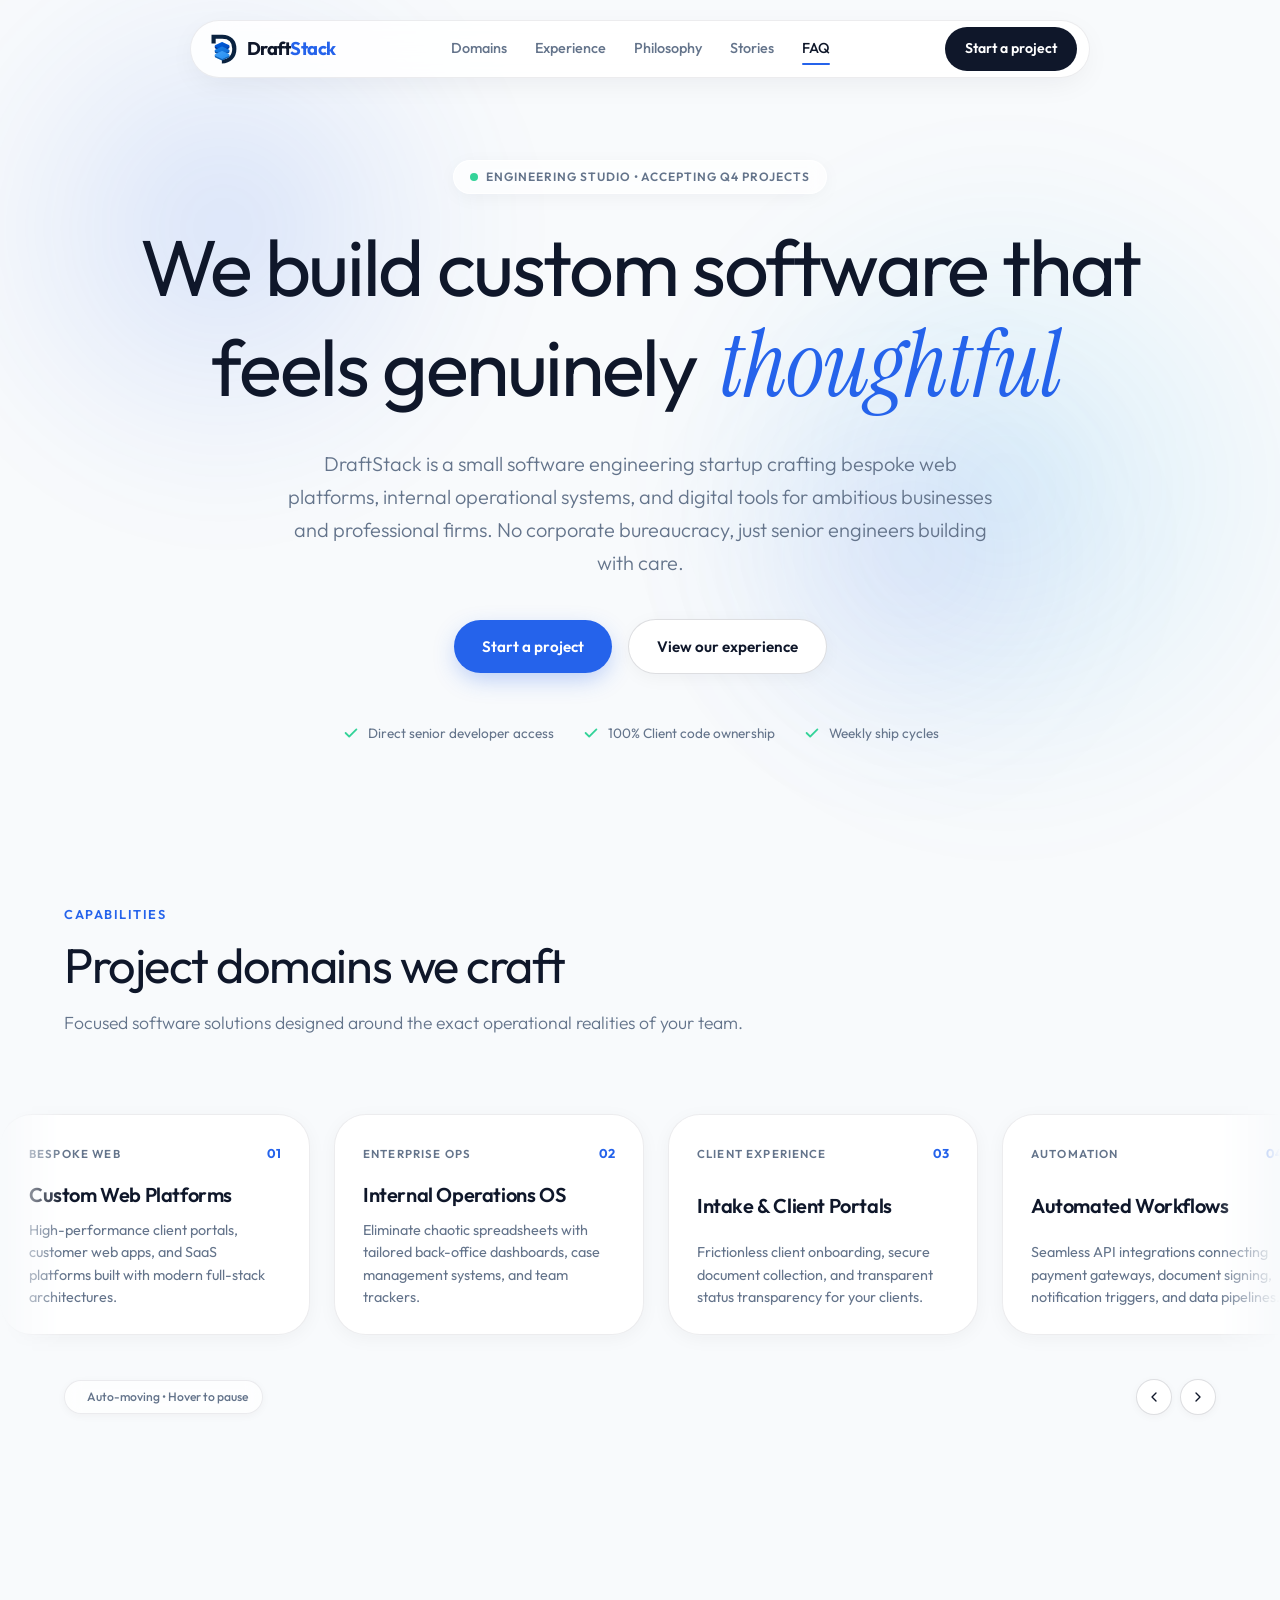
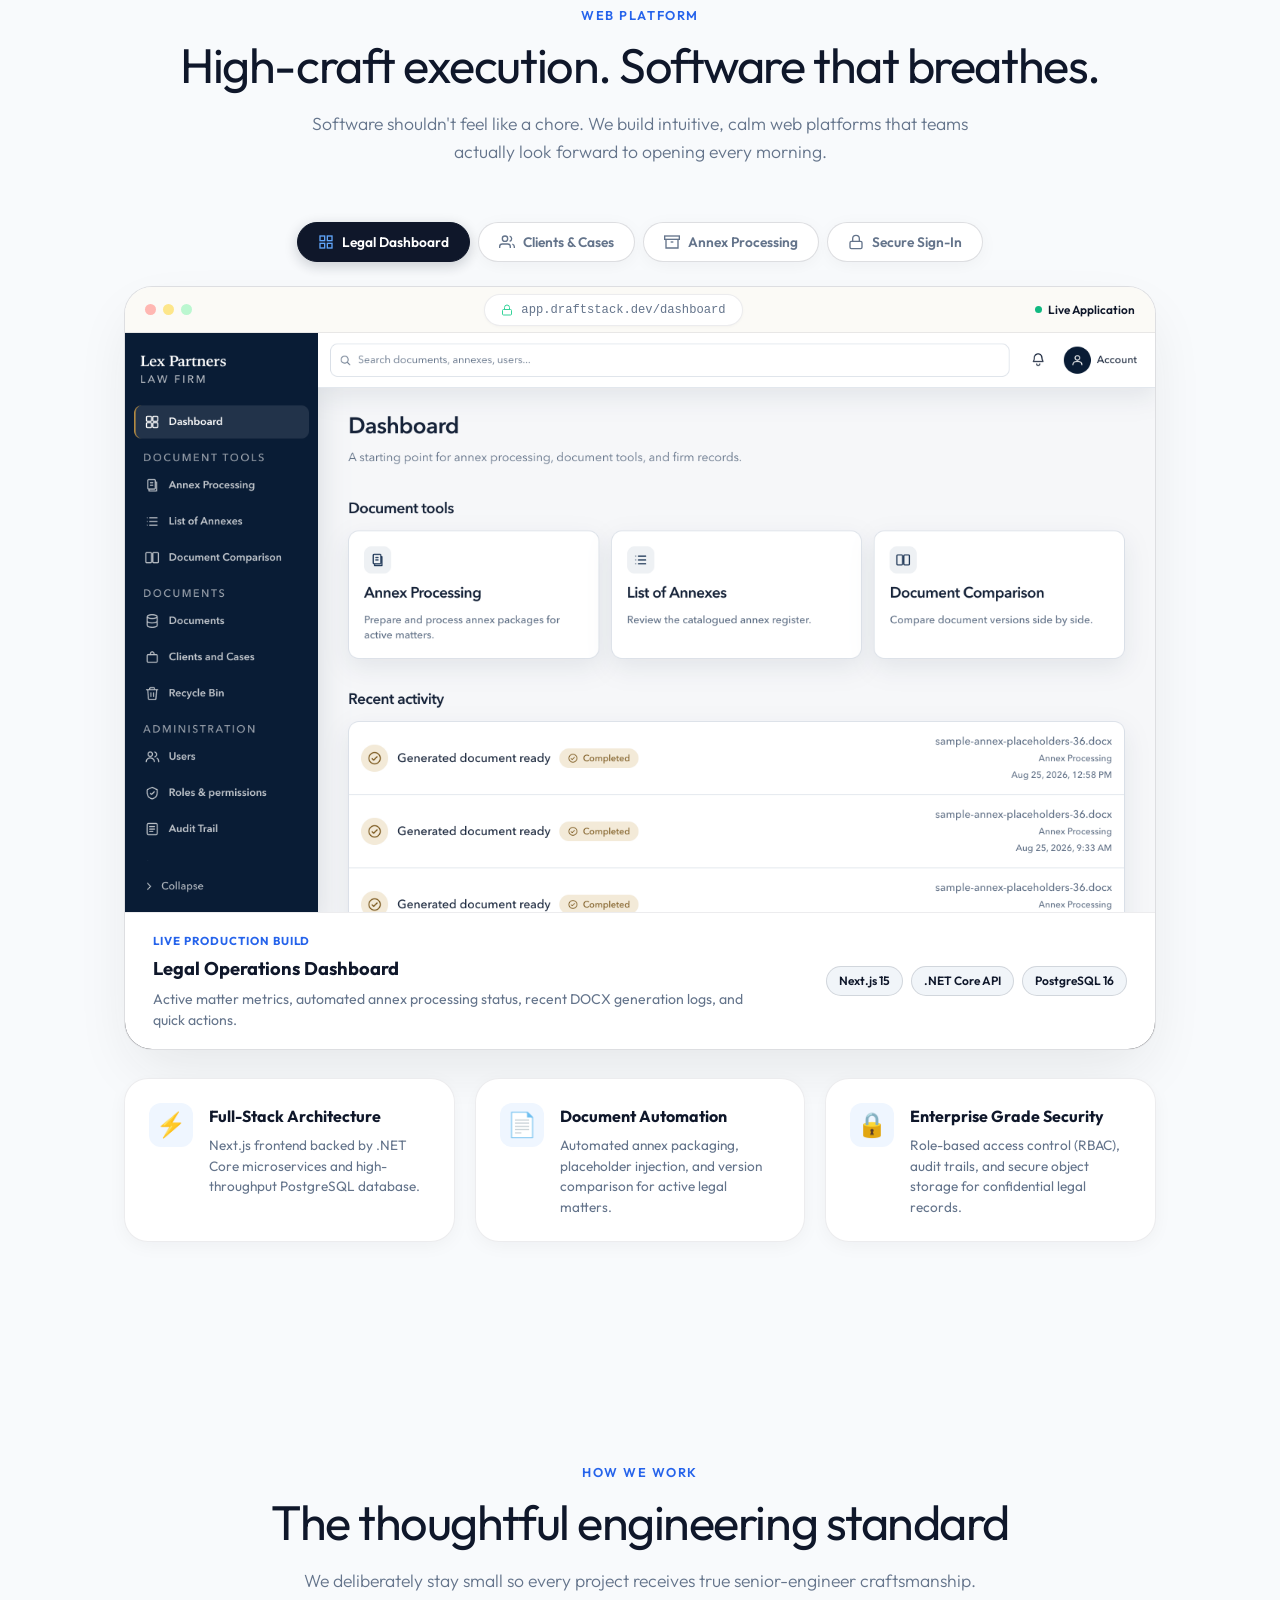
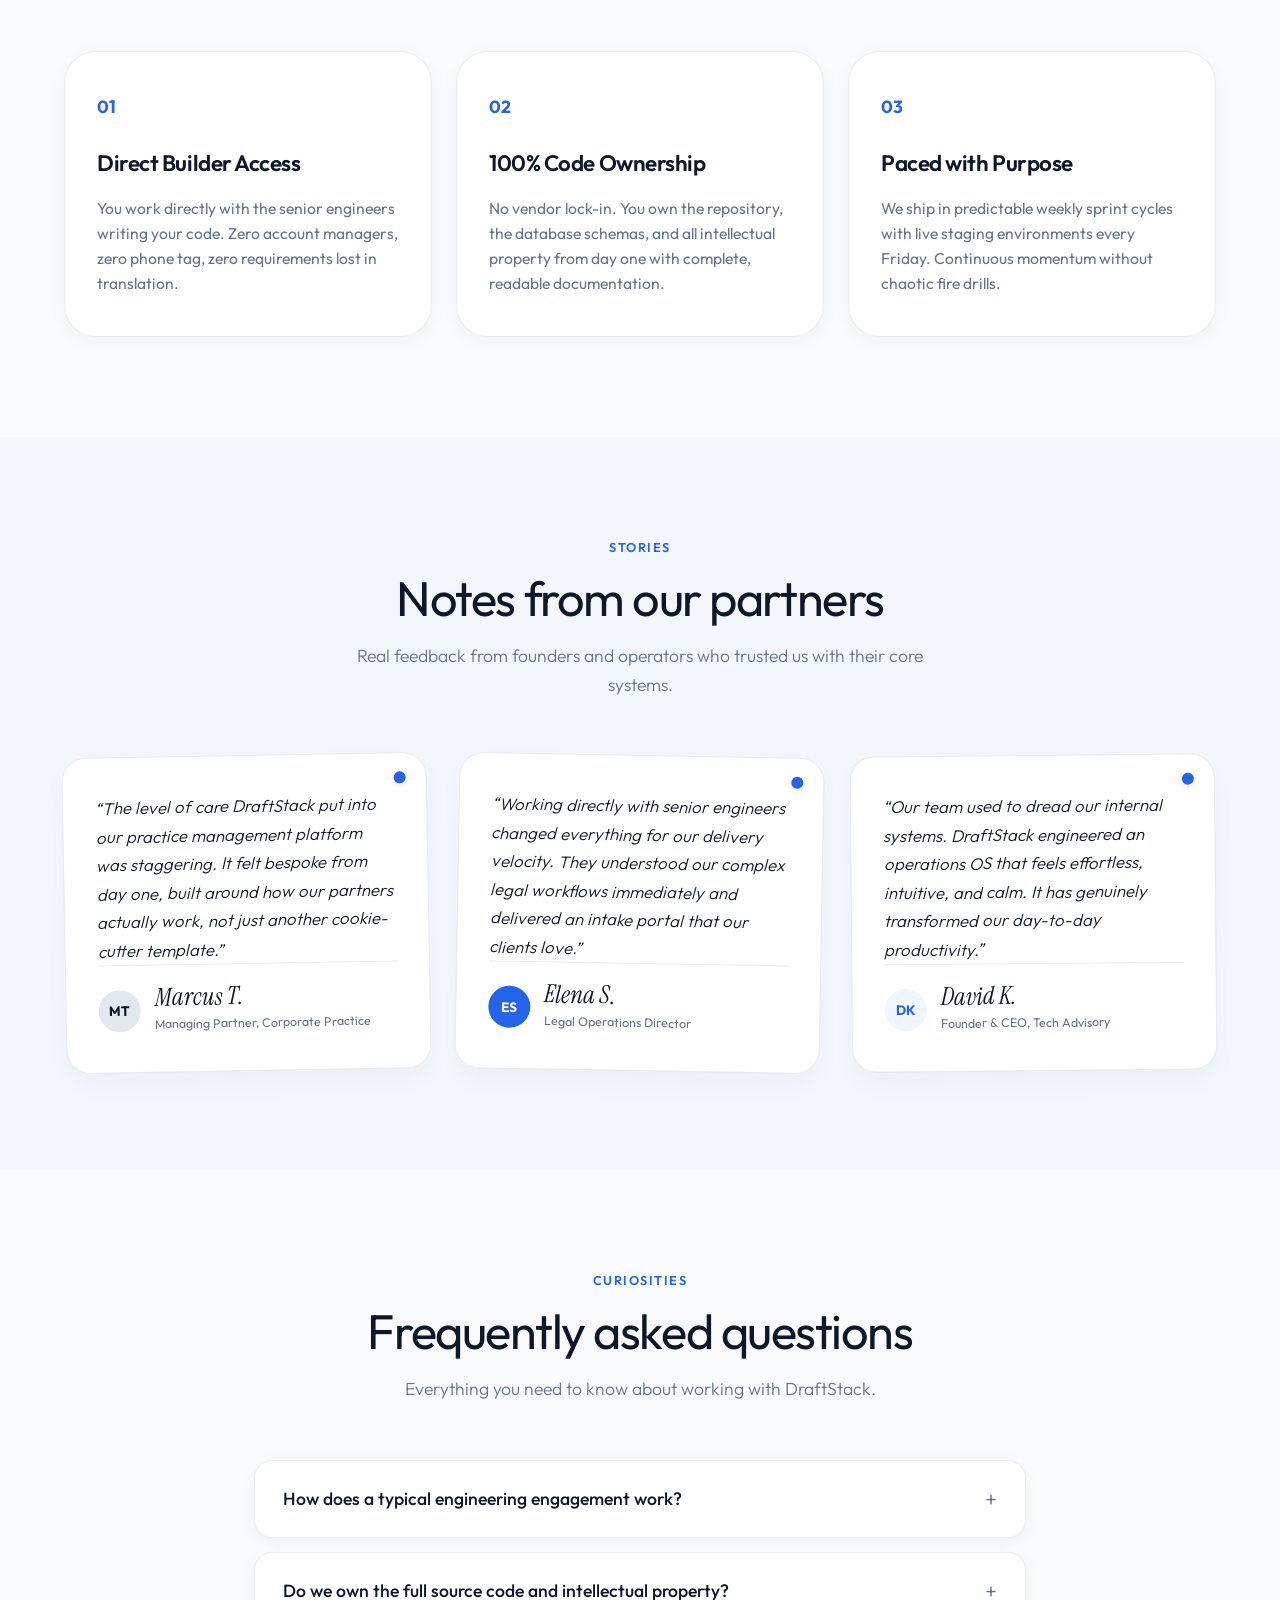
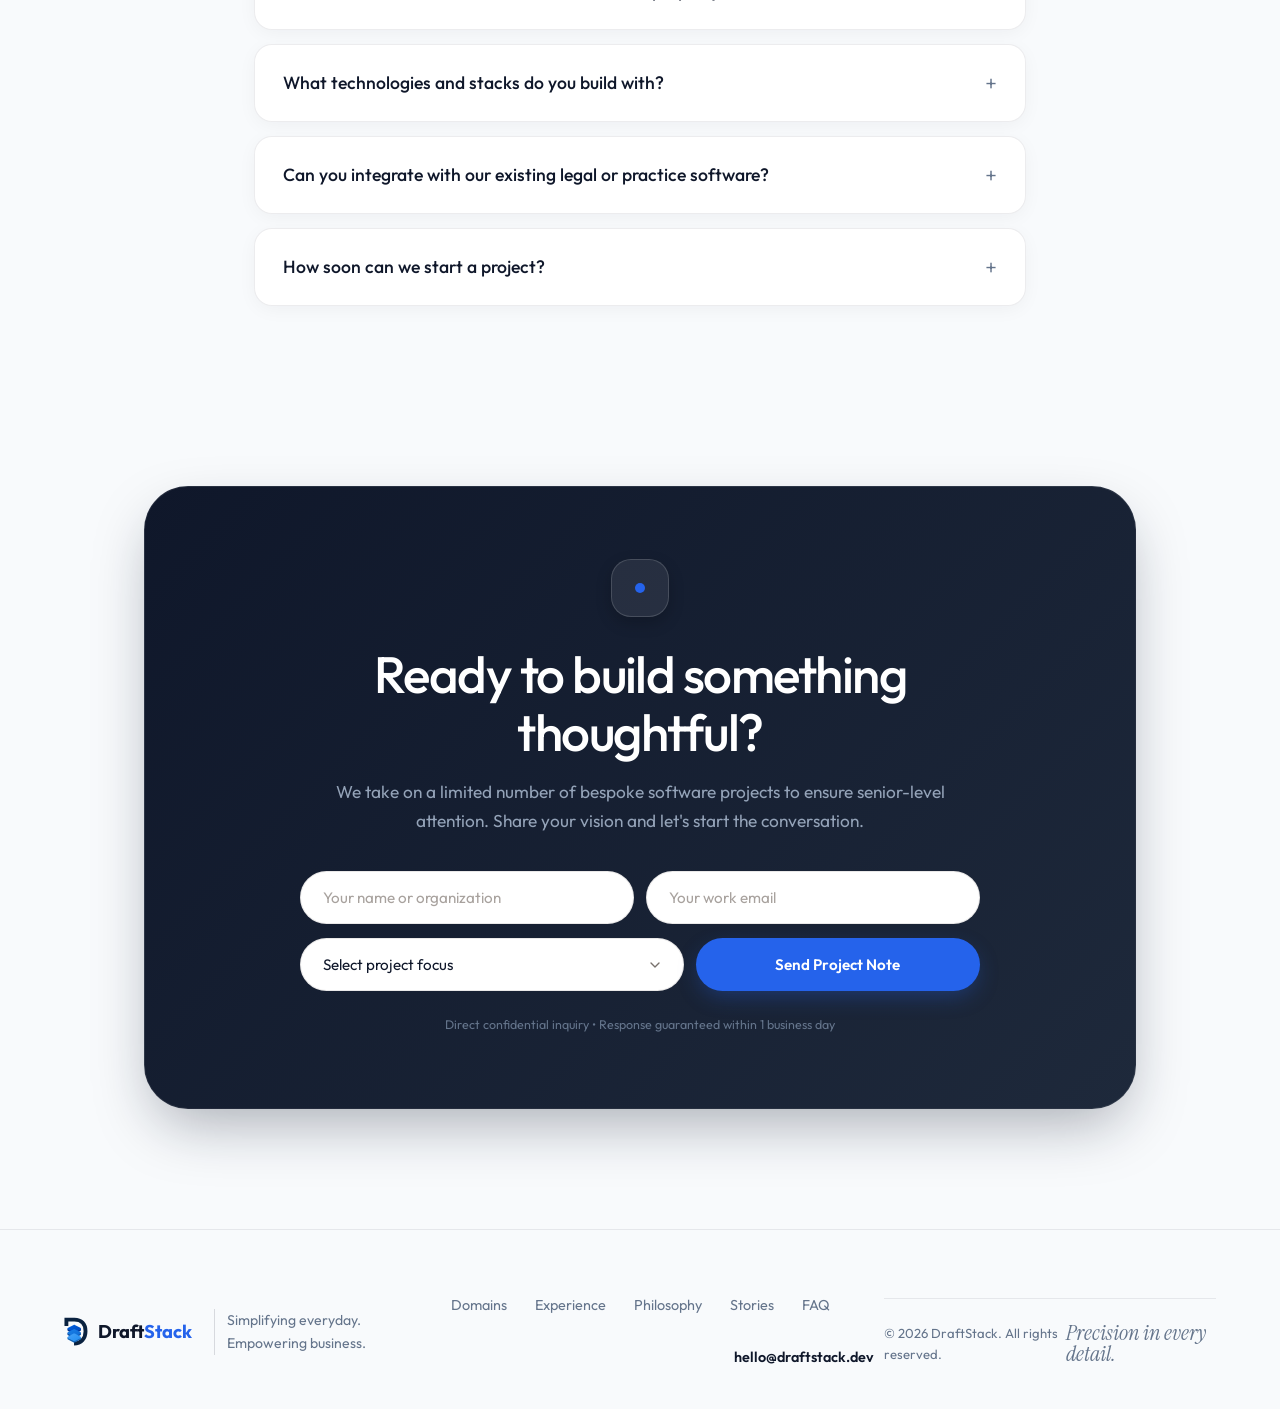
==== commit 2ad88e1f: "Integrate authentic product screenshots captured from live LegalPlatform web application" ====
--- a/index.html
+++ b/index.html
@@ -10,7 +10,7 @@
   <link rel="preconnect" href="https://fonts.gstatic.com" crossorigin>
   <link href="https://fonts.googleapis.com/css2?family=Instrument+Serif:ital@0;1&family=Outfit:wght@300;400;500;600;700;800&display=swap" rel="stylesheet">
   <link rel="icon" type="image/svg+xml" href="images/draftstack-mark.svg">
-  <link rel="stylesheet" href="style.css?v=softly-8">
+  <link rel="stylesheet" href="style.css?v=softly-9">
 </head>
 <body>
   <!-- Ambient Fluid Floating Blobs -->
@@ -216,6 +216,29 @@
       </div>
 
       <div class="container web-app-container">
+        <!-- Interactive Screenshot Switcher Tabs -->
+        <div class="screenshot-tab-bar">
+          <button type="button" class="screenshot-tab-btn active" data-shot="dashboard" data-url="app.draftstack.dev/dashboard">
+            <svg viewBox="0 0 24 24" fill="none" stroke="currentColor" stroke-width="2" width="16" height="16"><rect x="3" y="3" width="7" height="7"></rect><rect x="14" y="3" width="7" height="7"></rect><rect x="14" y="14" width="7" height="7"></rect><rect x="3" y="14" width="7" height="7"></rect></svg>
+            <span>Legal Dashboard</span>
+          </button>
+
+          <button type="button" class="screenshot-tab-btn" data-shot="clients" data-url="app.draftstack.dev/clients-and-cases">
+            <svg viewBox="0 0 24 24" fill="none" stroke="currentColor" stroke-width="2" width="16" height="16"><path d="M17 21v-2a4 4 0 0 0-4-4H5a4 4 0 0 0-4 4v2"></path><circle cx="9" cy="7" r="4"></circle><path d="M23 21v-2a4 4 0 0 0-3-3.87"></path><path d="M16 3.13a4 4 0 0 1 0 7.75"></path></svg>
+            <span>Clients & Cases</span>
+          </button>
+
+          <button type="button" class="screenshot-tab-btn" data-shot="annex" data-url="app.draftstack.dev/annex-processing">
+            <svg viewBox="0 0 24 24" fill="none" stroke="currentColor" stroke-width="2" width="16" height="16"><polyline points="21 8 21 21 3 21 3 8"></polyline><rect x="1" y="3" width="22" height="5"></rect><line x1="10" y1="12" x2="14" y2="12"></line></svg>
+            <span>Annex Processing</span>
+          </button>
+
+          <button type="button" class="screenshot-tab-btn" data-shot="login" data-url="app.draftstack.dev/login">
+            <svg viewBox="0 0 24 24" fill="none" stroke="currentColor" stroke-width="2" width="16" height="16"><rect x="3" y="11" width="18" height="11" rx="2" ry="2"></rect><path d="M7 11V7a5 5 0 0 1 10 0v4"></path></svg>
+            <span>Secure Sign-In</span>
+          </button>
+        </div>
+
         <!-- Desktop Browser Window Frame -->
         <div class="web-app-window">
           <!-- Window Chrome Header -->
@@ -227,223 +250,115 @@
             </div>
             <div class="browser-address-bar">
               <svg viewBox="0 0 24 24" fill="none" stroke="currentColor" stroke-width="2" class="lock-icon" width="12" height="12"><rect x="3" y="11" width="18" height="11" rx="2" ry="2"></rect><path d="M7 11V7a5 5 0 0 1 10 0v4"></path></svg>
-              <span class="url-text">app.draftstack.dev/workspace/matters</span>
+              <span class="url-text" id="browserUrl">app.draftstack.dev/dashboard</span>
             </div>
             <div class="window-status">
               <span class="status-dot"></span>
-              <span>DraftStack Web OS</span>
-            </div>
-          </div>
-
-          <!-- Web Application Layout -->
-          <div class="web-app-layout">
-            <!-- Sidebar -->
-            <aside class="app-sidebar">
-              <div class="workspace-header">
-                <img src="images/draftstack-mark.svg" alt="" class="workspace-logo-mark" width="22" height="26" aria-hidden="true">
-                <div class="workspace-info">
-                  <span class="workspace-title">Sterling & Partners</span>
-                  <span class="workspace-sub">Legal Practice &bull; Pro</span>
-                </div>
-              </div>
-
-              <div class="sidebar-action">
-                <button type="button" class="btn btn-sidebar-action">
-                  <span>+ New Matter</span>
-                </button>
-              </div>
-
-              <nav class="sidebar-nav">
-                <button type="button" class="sidebar-item active" data-web-tab="matters">
-                  <svg viewBox="0 0 24 24" fill="none" stroke="currentColor" stroke-width="2" class="sidebar-icon" width="16" height="16"><path d="M22 19a2 2 0 0 1-2 2H4a2 2 0 0 1-2-2V5a2 2 0 0 1 2-2h5l2 3h9a2 2 0 0 1 2 2z"></path></svg>
-                  <span>Active Matters</span>
-                  <span class="sidebar-badge">18</span>
-                </button>
-
-                <button type="button" class="sidebar-item" data-web-tab="intake">
-                  <svg viewBox="0 0 24 24" fill="none" stroke="currentColor" stroke-width="2" class="sidebar-icon" width="16" height="16"><path d="M16 21v-2a4 4 0 0 0-4-4H5a4 4 0 0 0-4 4v2"></path><circle cx="9" cy="7" r="4"></circle><polyline points="16 11 18 13 22 9"></polyline></svg>
-                  <span>Client Intake</span>
-                  <span class="sidebar-badge coral">3 new</span>
-                </button>
-
-                <button type="button" class="sidebar-item" data-web-tab="billing">
-                  <svg viewBox="0 0 24 24" fill="none" stroke="currentColor" stroke-width="2" class="sidebar-icon" width="16" height="16"><rect x="1" y="4" width="22" height="16" rx="2" ry="2"></rect><line x1="1" y1="10" x2="23" y2="10"></line></svg>
-                  <span>Time & Billing</span>
-                </button>
-
-                <button type="button" class="sidebar-item" data-web-tab="vault">
-                  <svg viewBox="0 0 24 24" fill="none" stroke="currentColor" stroke-width="2" class="sidebar-icon" width="16" height="16"><polyline points="21 8 21 21 3 21 3 8"></polyline><rect x="1" y="3" width="22" height="5"></rect><line x1="10" y1="12" x2="14" y2="12"></line></svg>
-                  <span>Document Vault</span>
-                </button>
-              </nav>
-
-              <div class="sidebar-footer">
-                <div class="storage-indicator">
-                  <div class="storage-text">
-                    <span>Team Storage</span>
-                    <span>24.8 / 100 GB</span>
-                  </div>
-                  <div class="storage-bar">
-                    <div class="storage-fill" style="width: 25%;"></div>
-                  </div>
-                </div>
-              </div>
-            </aside>
-
-            <!-- Main Application View -->
-            <div class="app-main">
-              <!-- Top Filter & Search Bar -->
-              <div class="app-topbar">
-                <div class="app-search-box">
-                  <svg viewBox="0 0 24 24" fill="none" stroke="currentColor" stroke-width="2" class="search-icon" width="14" height="14"><circle cx="11" cy="11" r="8"></circle><line x1="21" y1="21" x2="16.65" y2="16.65"></line></svg>
-                  <input type="text" placeholder="Search matters, clients, documents..." class="app-search-input" readonly value="Filter: Active 2026 Q3 Matters">
-                </div>
-
-                <div class="app-view-tabs">
-                  <button type="button" class="app-view-tab active" data-panel="matters">Matters (18)</button>
-                  <button type="button" class="app-view-tab" data-panel="intake">Intake (3)</button>
-                  <button type="button" class="app-view-tab" data-panel="billing">Retainers</button>
-                </div>
-              </div>
-
-              <!-- Panel 1: Matters Table -->
-              <div class="app-panel active" id="webPanel-matters">
-                <div class="data-table-wrap">
-                  <table class="data-table">
-                    <thead>
-                      <tr>
-                        <th>Matter / Client</th>
-                        <th>Phase & Progress</th>
-                        <th>Lead Attorney</th>
-                        <th>Deadline</th>
-                        <th>Action</th>
-                      </tr>
-                    </thead>
-                    <tbody>
-                      <tr>
-                        <td>
-                          <div class="matter-name">Pacific Tech Corp Acquisition</div>
-                          <div class="matter-client">Cross-Border M&A &bull; #2026-M42</div>
-                        </td>
-                        <td>
-                          <div class="phase-badge green">Phase 3 &bull; Closing</div>
-                          <div class="mini-progress"><div class="mini-progress-fill" style="width: 82%;"></div></div>
-                        </td>
-                        <td>
-                          <div class="lead-user"><span class="user-avatar-sm">SM</span> Sarah Morales</div>
-                        </td>
-                        <td>
-                          <span class="deadline-urgent">Tomorrow, 5:00 PM</span>
-                        </td>
-                        <td>
-                          <button type="button" class="table-action-btn">Open File</button>
-                        </td>
-                      </tr>
-
-                      <tr>
-                        <td>
-                          <div class="matter-name">IP Patent Portfolio Defense</div>
-                          <div class="matter-client">Horizon Biotech &bull; #2026-IP09</div>
-                        </td>
-                        <td>
-                          <div class="phase-badge yellow">Partner Review</div>
-                          <div class="mini-progress"><div class="mini-progress-fill" style="width: 55%; background: #f59e0b;"></div></div>
-                        </td>
-                        <td>
-                          <div class="lead-user"><span class="user-avatar-sm coral">MT</span> Marcus Tan</div>
-                        </td>
-                        <td>
-                          <span class="deadline-normal">Oct 18, 2026</span>
-                        </td>
-                        <td>
-                          <button type="button" class="table-action-btn">Open File</button>
-                        </td>
-                      </tr>
-
-                      <tr>
-                        <td>
-                          <div class="matter-name">Vanguard Fund Formation & Regulatory</div>
-                          <div class="matter-client">Vanguard Capital &bull; #2026-FN12</div>
-                        </td>
-                        <td>
-                          <div class="phase-badge green">SEC Compliance Cleared</div>
-                          <div class="mini-progress"><div class="mini-progress-fill" style="width: 100%; background: #34d399;"></div></div>
-                        </td>
-                        <td>
-                          <div class="lead-user"><span class="user-avatar-sm lavender">DK</span> David Kim</div>
-                        </td>
-                        <td>
-                          <span class="deadline-done">Completed</span>
-                        </td>
-                        <td>
-                          <button type="button" class="table-action-btn secondary">Archive</button>
-                        </td>
-                      </tr>
-                    </tbody>
-                  </table>
-                </div>
-              </div>
-
-              <!-- Panel 2: Client Intake Pipeline -->
-              <div class="app-panel" id="webPanel-intake">
-                <div class="intake-pipeline-grid">
-                  <div class="intake-card">
-                    <div class="intake-card-head">
-                      <span class="intake-id">#1048 &bull; 12 mins ago</span>
-                      <span class="phase-badge green">Conflict Check Passed</span>
-                    </div>
-                    <h4 class="intake-client-name">Vertex Real Estate Holdings</h4>
-                    <p class="intake-scope">Commercial lease acquisition, 4 parcels in Bonifacio Global City.</p>
-                    <div class="intake-footer">
-                      <span class="intake-doc-count">📎 6 verified documents attached</span>
-                      <button type="button" class="table-action-btn">Accept Matter</button>
-                    </div>
-                  </div>
-
-                  <div class="intake-card">
-                    <div class="intake-card-head">
-                      <span class="intake-id">#1049 &bull; 1 hour ago</span>
-                      <span class="phase-badge yellow">Awaiting Retainer Sign</span>
-                    </div>
-                    <h4 class="intake-client-name">Meridian Ventures Pte Ltd</h4>
-                    <p class="intake-scope">Series A venture round financing, automated SAFE agreements.</p>
-                    <div class="intake-footer">
-                      <span class="intake-doc-count">📎 3 verified documents attached</span>
-                      <button type="button" class="table-action-btn">View Intake</button>
-                    </div>
-                  </div>
-                </div>
-              </div>
-
-              <!-- Panel 3: Billing & Retainers -->
-              <div class="app-panel" id="webPanel-billing">
-                <div class="billing-summary-grid">
-                  <div class="billing-stat-box">
-                    <span class="stat-label">October Retainers Logged</span>
-                    <span class="stat-amount">₱1,480,000</span>
-                    <span class="stat-sub positive">↑ 18% vs September</span>
-                  </div>
-                  <div class="billing-stat-box">
-                    <span class="stat-label">Invoices Auto-Settled</span>
-                    <span class="stat-amount">18 / 20</span>
-                    <span class="stat-sub">GCash, Maya & Wire Webhooks</span>
-                  </div>
-                  <div class="billing-stat-box">
-                    <span class="stat-label">Average Settlement Speed</span>
-                    <span class="stat-amount">1.8 Days</span>
-                    <span class="stat-sub positive">Zero manual follow-ups</span>
-                  </div>
-                </div>
-              </div>
-
-              <!-- Bottom Bar Banner -->
-              <div class="app-bottom-bar">
-                <div class="app-hint-text">
-                  <span class="sparkle-icon">✦</span>
-                  <span><strong>Live Interactive Web Preview:</strong> Click any sidebar tab or category above to explore how we architect legal & enterprise web tools.</span>
-                </div>
-                <a href="#inquire" class="btn btn-primary btn-app-cta">Deploy for your team &rarr;</a>
-              </div>
+              <span>Live Application</span>
+            </div>
+          </div>
+
+          <!-- Product Screenshot Display Area -->
+          <div class="product-screenshot-viewport">
+            <!-- Screenshot 1: Dashboard -->
+            <div class="screenshot-panel active" id="shot-dashboard">
+              <div class="screenshot-img-container">
+                <img src="images/product-dashboard.png" alt="Legal Platform Dashboard Screenshot" class="product-screenshot-img" loading="lazy">
+              </div>
+              <div class="screenshot-caption">
+                <div class="caption-content">
+                  <span class="caption-tag">Live Production Build</span>
+                  <h4 class="caption-title">Legal Operations Dashboard</h4>
+                  <p class="caption-desc">Active matter metrics, automated annex processing status, recent DOCX generation logs, and quick actions.</p>
+                </div>
+                <div class="caption-tech-stack">
+                  <span class="tech-pill">Next.js 15</span>
+                  <span class="tech-pill">.NET Core API</span>
+                  <span class="tech-pill">PostgreSQL 16</span>
+                </div>
+              </div>
+            </div>
+
+            <!-- Screenshot 2: Clients & Cases -->
+            <div class="screenshot-panel" id="shot-clients">
+              <div class="screenshot-img-container">
+                <img src="images/product-clients-cases.png" alt="Clients and Cases Management Screenshot" class="product-screenshot-img" loading="lazy">
+              </div>
+              <div class="screenshot-caption">
+                <div class="caption-content">
+                  <span class="caption-tag">Matter Catalog</span>
+                  <h4 class="caption-title">Clients and Cases Management</h4>
+                  <p class="caption-desc">Centralized legal docket management, client matter histories, lead attorney assignments, and audit tracking.</p>
+                </div>
+                <div class="caption-tech-stack">
+                  <span class="tech-pill">Multi-tenant Data</span>
+                  <span class="tech-pill">RBAC Security</span>
+                  <span class="tech-pill">Audit Trail</span>
+                </div>
+              </div>
+            </div>
+
+            <!-- Screenshot 3: Annex Processing -->
+            <div class="screenshot-panel" id="shot-annex">
+              <div class="screenshot-img-container">
+                <img src="images/product-annex-processing.png" alt="Annex Processing Engine Screenshot" class="product-screenshot-img" loading="lazy">
+              </div>
+              <div class="screenshot-caption">
+                <div class="caption-content">
+                  <span class="caption-tag">Document Automation</span>
+                  <h4 class="caption-title">Automated Annex Processing Engine</h4>
+                  <p class="caption-desc">Sub-second legal annex assembly, document version comparison, placeholder replacement, and DOCX generation.</p>
+                </div>
+                <div class="caption-tech-stack">
+                  <span class="tech-pill">MinIO S3 Storage</span>
+                  <span class="tech-pill">Background Worker</span>
+                  <span class="tech-pill">OpenXML Engine</span>
+                </div>
+              </div>
+            </div>
+
+            <!-- Screenshot 4: Login -->
+            <div class="screenshot-panel" id="shot-login">
+              <div class="screenshot-img-container">
+                <img src="images/product-login.png" alt="Web Application Login Screenshot" class="product-screenshot-img" loading="lazy">
+              </div>
+              <div class="screenshot-caption">
+                <div class="caption-content">
+                  <span class="caption-tag">Security & Auth</span>
+                  <h4 class="caption-title">Law Firm Authentication Portal</h4>
+                  <p class="caption-desc">Encrypted authentication portal with session token validation and granular role-based authorization.</p>
+                </div>
+                <div class="caption-tech-stack">
+                  <span class="tech-pill">JWT Auth</span>
+                  <span class="tech-pill">Encrypted at Rest</span>
+                  <span class="tech-pill">Role Scopes</span>
+                </div>
+              </div>
+            </div>
+          </div>
+        </div>
+
+        <!-- Product Highlight Cards below window -->
+        <div class="product-proof-grid">
+          <div class="proof-card">
+            <div class="proof-icon">⚡</div>
+            <div class="proof-text">
+              <h5>Full-Stack Architecture</h5>
+              <p>Next.js frontend backed by .NET Core microservices and high-throughput PostgreSQL database.</p>
+            </div>
+          </div>
+          <div class="proof-card">
+            <div class="proof-icon">📄</div>
+            <div class="proof-text">
+              <h5>Document Automation</h5>
+              <p>Automated annex packaging, placeholder injection, and version comparison for active legal matters.</p>
+            </div>
+          </div>
+          <div class="proof-card">
+            <div class="proof-icon">🔒</div>
+            <div class="proof-text">
+              <h5>Enterprise Grade Security</h5>
+              <p>Role-based access control (RBAC), audit trails, and secure object storage for confidential legal records.</p>
             </div>
           </div>
         </div>
@@ -699,6 +614,6 @@
     </div>
   </footer>
 
-  <script src="script.js?v=softly-4" defer></script>
+  <script src="script.js?v=softly-9" defer></script>
 </body>
 </html>
--- a/style.css
+++ b/style.css
@@ -768,518 +768,201 @@
   animation: dotPulse 2s infinite;
 }
 
-/* Web App Layout */
-.web-app-layout {
-  display: flex;
-  min-height: 520px;
-}
-
-/* Sidebar */
-.app-sidebar {
-  width: 240px;
-  background: #faf9f5;
-  border-right: 1px solid var(--border-subtle);
-  padding: 20px 16px;
-  display: flex;
-  flex-direction: column;
+/* Product Screenshot Showcase & Switcher */
+.screenshot-tab-bar {
+  display: flex;
+  align-items: center;
+  justify-content: center;
+  gap: 8px;
+  margin-bottom: 24px;
+  flex-wrap: wrap;
+}
+
+.screenshot-tab-btn {
+  display: inline-flex;
+  align-items: center;
+  gap: 8px;
+  padding: 10px 20px;
+  background: #FFFFFF;
+  border: 1px solid var(--border-stone);
+  border-radius: var(--radius-full);
+  font-family: var(--font-sans);
+  font-size: 0.86rem;
+  font-weight: 600;
+  color: var(--text-muted);
+  cursor: pointer;
+  box-shadow: var(--shadow-soft);
+  transition: all 0.25s cubic-bezier(0.16, 1, 0.3, 1);
+}
+
+.screenshot-tab-btn:hover {
+  border-color: var(--accent-primary);
+  color: var(--text-primary);
+  transform: translateY(-2px);
+}
+
+.screenshot-tab-btn.active {
+  background: var(--text-primary);
+  color: #FFFFFF;
+  border-color: var(--text-primary);
+  box-shadow: 0 4px 14px rgba(15, 23, 42, 0.2);
+}
+
+.screenshot-tab-btn.active svg {
+  color: #60A5FA;
+}
+
+/* Product Screenshot Viewport */
+.product-screenshot-viewport {
+  width: 100%;
+  background: #080C16;
+  position: relative;
+  overflow: hidden;
+}
+
+.screenshot-panel {
+  display: none;
+  width: 100%;
+  opacity: 0;
+  transition: opacity 0.35s ease;
+}
+
+.screenshot-panel.active {
+  display: block;
+  opacity: 1;
+}
+
+.screenshot-img-container {
+  width: 100%;
+  max-height: 620px;
+  overflow-y: auto;
+  scrollbar-width: thin;
+  position: relative;
+  background: #0B132B;
+}
+
+.screenshot-img-container::-webkit-scrollbar {
+  width: 6px;
+}
+
+.screenshot-img-container::-webkit-scrollbar-thumb {
+  background: rgba(255, 255, 255, 0.2);
+  border-radius: 4px;
+}
+
+.product-screenshot-img {
+  width: 100%;
+  height: auto;
+  display: block;
+  object-fit: cover;
+  object-position: top center;
+}
+
+/* Caption Bar under Screenshot */
+.screenshot-caption {
+  display: flex;
+  align-items: center;
   justify-content: space-between;
-  flex-shrink: 0;
-}
-
-.workspace-header {
-  display: flex;
-  align-items: center;
-  gap: 10px;
-  padding-bottom: 16px;
-  border-bottom: 1px solid var(--border-subtle);
-  margin-bottom: 16px;
-}
-
-.workspace-logo-mark {
-  width: 22px;
-  height: 26px;
-  object-fit: contain;
-  flex-shrink: 0;
-}
-
-.workspace-info {
-  display: flex;
-  flex-direction: column;
-  text-align: left;
-}
-
-.workspace-title {
-  font-size: 0.85rem;
-  font-weight: 700;
-  color: var(--text-primary);
-  white-space: nowrap;
-  overflow: hidden;
-  text-overflow: ellipsis;
-}
-
-.workspace-sub {
-  font-size: 0.7rem;
-  color: var(--text-muted);
-}
-
-.sidebar-action {
-  margin-bottom: 16px;
-}
-
-.btn-sidebar-action {
-  width: 100%;
-  padding: 8px 12px;
-  background: var(--accent-primary);
-  color: #FFFFFF;
-  border: none;
-  border-radius: var(--radius-sm);
-  font-family: var(--font-sans);
-  font-size: 0.82rem;
-  font-weight: 600;
-  cursor: pointer;
-  transition: background 0.2s ease, transform 0.15s ease;
-}
-
-.btn-sidebar-action:hover {
-  background: var(--accent-primary-hover);
-  transform: translateY(-1px);
-}
-
-.sidebar-nav {
+  gap: 20px;
+  padding: 18px 28px;
+  background: #FFFFFF;
+  border-top: 1px solid var(--border-subtle);
+  flex-wrap: wrap;
+}
+
+.caption-content {
   display: flex;
   flex-direction: column;
   gap: 4px;
-  flex: 1;
-}
-
-.sidebar-item {
-  display: flex;
-  align-items: center;
-  gap: 10px;
-  padding: 9px 12px;
-  border-radius: var(--radius-sm);
-  border: none;
-  background: transparent;
-  color: var(--text-muted);
-  font-family: var(--font-sans);
-  font-size: 0.82rem;
-  font-weight: 500;
-  cursor: pointer;
-  transition: all 0.2s ease;
-  text-align: left;
-  width: 100%;
-}
-
-.sidebar-item:hover {
-  background: rgba(41, 37, 36, 0.05);
-  color: var(--text-primary);
-}
-
-.sidebar-item.active {
-  background: #FFFFFF;
-  color: var(--text-primary);
-  font-weight: 600;
-  box-shadow: 0 2px 8px rgba(41, 37, 36, 0.04);
-}
-
-.sidebar-icon {
-  color: var(--text-muted);
-  transition: color 0.2s ease;
-  flex-shrink: 0;
-}
-
-.sidebar-item.active .sidebar-icon {
-  color: var(--accent-primary);
-}
-
-.sidebar-badge {
-  margin-left: auto;
-  font-size: 0.68rem;
-  font-weight: 600;
-  padding: 2px 7px;
-  border-radius: var(--radius-full);
-  background: rgba(41, 37, 36, 0.08);
-  color: var(--text-primary);
-}
-
-.sidebar-badge.coral {
-  background: #EFF6FF;
-  color: #1D4ED8;
-}
-
-.sidebar-footer {
-  padding-top: 14px;
-  border-top: 1px solid var(--border-subtle);
-}
-
-.storage-indicator {
-  display: flex;
-  flex-direction: column;
-  gap: 6px;
-}
-
-.storage-text {
-  display: flex;
-  justify-content: space-between;
-  font-size: 0.7rem;
-  color: var(--text-muted);
-}
-
-.storage-bar {
-  height: 4px;
-  background: rgba(41, 37, 36, 0.08);
-  border-radius: 99px;
-  overflow: hidden;
-}
-
-.storage-fill {
-  height: 100%;
-  background: #34d399;
-  border-radius: 99px;
-}
-
-/* Main Application Area */
-.app-main {
-  flex: 1;
-  display: flex;
-  flex-direction: column;
-  background: #FFFFFF;
-  padding: 24px;
-}
-
-.app-topbar {
-  display: flex;
-  align-items: center;
-  justify-content: space-between;
-  gap: 16px;
-  margin-bottom: 20px;
-  flex-wrap: wrap;
-}
-
-.app-search-box {
-  display: flex;
-  align-items: center;
-  gap: 8px;
-  background: #faf9f5;
-  border: 1px solid var(--border-subtle);
-  border-radius: var(--radius-full);
-  padding: 6px 14px;
-  flex: 1;
-  max-width: 380px;
-}
-
-.search-icon { color: var(--text-muted); flex-shrink: 0; }
-
-.app-search-input {
-  border: none;
-  background: transparent;
-  font-family: var(--font-sans);
-  font-size: 0.8rem;
-  color: var(--text-primary);
-  outline: none;
-  width: 100%;
-}
-
-.app-view-tabs {
-  display: flex;
-  gap: 4px;
-  background: #f5f4ef;
-  padding: 3px;
-  border-radius: var(--radius-full);
-}
-
-.app-view-tab {
-  padding: 6px 14px;
-  font-family: var(--font-sans);
-  font-size: 0.78rem;
-  font-weight: 600;
-  color: var(--text-muted);
-  border: none;
-  background: transparent;
-  border-radius: var(--radius-full);
-  cursor: pointer;
-  transition: all 0.2s ease;
-}
-
-.app-view-tab.active {
-  background: #FFFFFF;
-  color: var(--text-primary);
-  box-shadow: 0 2px 6px rgba(41, 37, 36, 0.05);
-}
-
-.app-panel {
-  display: none;
-  flex: 1;
-}
-
-.app-panel.active {
-  display: block;
-}
-
-/* Data Table */
-.data-table-wrap {
-  overflow-x: auto;
-  border: 1px solid var(--border-subtle);
-  border-radius: var(--radius-md);
-}
-
-.data-table {
-  width: 100%;
-  border-collapse: collapse;
-  text-align: left;
-}
-
-.data-table th {
+}
+
+.caption-tag {
   font-size: 0.72rem;
+  font-weight: 700;
   text-transform: uppercase;
   letter-spacing: 0.08em;
-  color: var(--text-muted);
-  padding: 12px 14px;
-  background: #faf9f5;
-  border-bottom: 1px solid var(--border-subtle);
-  font-weight: 600;
-}
-
-.data-table td {
-  padding: 14px;
-  border-bottom: 1px solid var(--border-subtle);
-  vertical-align: middle;
-  font-size: 0.85rem;
-}
-
-.data-table tr:last-child td {
-  border-bottom: none;
-}
-
-.matter-name {
-  font-weight: 600;
-  color: var(--text-primary);
-  margin-bottom: 2px;
-}
-
-.matter-client {
-  font-size: 0.74rem;
-  color: var(--text-muted);
-}
-
-.phase-badge {
-  display: inline-flex;
-  align-items: center;
-  gap: 5px;
-  font-size: 0.7rem;
-  font-weight: 600;
-  padding: 2px 8px;
+  color: var(--accent-primary);
+}
+
+.caption-title {
+  font-size: 1.15rem;
+  font-weight: 700;
+  color: var(--text-primary);
+}
+
+.caption-desc {
+  font-size: 0.88rem;
+  color: var(--text-muted);
+  max-width: 600px;
+  line-height: 1.5;
+}
+
+.caption-tech-stack {
+  display: flex;
+  align-items: center;
+  gap: 8px;
+  flex-wrap: wrap;
+}
+
+.tech-pill {
+  padding: 4px 12px;
+  background: #F1F5F9;
+  border: 1px solid var(--border-stone);
   border-radius: var(--radius-full);
-  margin-bottom: 6px;
-}
-
-.phase-badge.green { background: #d1fae5; color: #065f46; }
-.phase-badge.yellow { background: #fef3c7; color: #92400e; }
-.phase-badge.purple { background: #ede9fe; color: #5b21b6; }
-
-.mini-progress {
-  width: 110px;
-  height: 4px;
-  background: rgba(41, 37, 36, 0.08);
-  border-radius: 99px;
-  overflow: hidden;
-}
-
-.mini-progress-fill {
-  height: 100%;
-  background: #34d399;
-  border-radius: 99px;
-}
-
-.lead-user {
-  display: flex;
-  align-items: center;
-  gap: 8px;
-  font-size: 0.82rem;
-  color: var(--text-primary);
-}
-
-.user-avatar-sm {
-  width: 24px;
-  height: 24px;
-  border-radius: 50%;
-  background: #E2E8F0;
-  display: inline-flex;
-  align-items: center;
-  justify-content: center;
-  font-size: 0.65rem;
-  font-weight: 700;
-  color: var(--text-primary);
-}
-.user-avatar-sm.coral { background: var(--accent-primary); color: #FFFFFF; }
-.user-avatar-sm.lavender { background: #EFF6FF; color: var(--accent-primary); }
-
-.deadline-urgent {
-  font-size: 0.78rem;
-  font-weight: 600;
-  color: #e11d48;
-}
-
-.deadline-normal {
-  font-size: 0.78rem;
-  color: var(--text-muted);
-}
-
-.deadline-done {
-  font-size: 0.78rem;
-  font-weight: 600;
-  color: #059669;
-}
-
-.table-action-btn {
-  padding: 6px 14px;
-  border-radius: var(--radius-full);
-  border: 1px solid var(--border-stone);
-  background: #FFFFFF;
-  font-family: var(--font-sans);
   font-size: 0.75rem;
   font-weight: 600;
   color: var(--text-primary);
-  cursor: pointer;
-  transition: all 0.2s ease;
-}
-
-.table-action-btn:hover {
-  background: var(--accent-primary);
-  color: #FFFFFF;
-  border-color: var(--accent-primary);
-}
-
-.table-action-btn.secondary {
-  background: #faf9f5;
-  color: var(--text-muted);
-}
-
-/* Intake pipeline */
-.intake-pipeline-grid {
-  display: grid;
-  grid-template-columns: 1fr 1fr;
-  gap: 16px;
-}
-
-.intake-card {
-  background: #faf9f5;
-  border: 1px solid var(--border-subtle);
-  border-radius: var(--radius-md);
-  padding: 20px;
-  display: flex;
-  flex-direction: column;
-  justify-content: space-between;
-  min-height: 170px;
-}
-
-.intake-card-head {
-  display: flex;
-  align-items: center;
-  justify-content: space-between;
-  margin-bottom: 8px;
-}
-
-.intake-id {
-  font-size: 0.72rem;
-  color: var(--text-muted);
-}
-
-.intake-client-name {
-  font-size: 1.05rem;
-  font-weight: 600;
-  color: var(--text-primary);
-  margin-bottom: 4px;
-}
-
-.intake-scope {
-  font-size: 0.84rem;
-  color: var(--text-muted);
-  line-height: 1.5;
-  margin-bottom: 12px;
-}
-
-.intake-footer {
-  display: flex;
-  align-items: center;
-  justify-content: space-between;
-  border-top: 1px solid var(--border-subtle);
-  padding-top: 12px;
-}
-
-.intake-doc-count {
-  font-size: 0.75rem;
-  color: var(--text-muted);
-}
-
-/* Billing summary */
-.billing-summary-grid {
+}
+
+/* Product Proof Cards Grid */
+.product-proof-grid {
   display: grid;
   grid-template-columns: repeat(3, 1fr);
+  gap: 20px;
+  margin-top: 28px;
+}
+
+.proof-card {
+  background: #FFFFFF;
+  border: 1px solid var(--border-subtle);
+  border-radius: var(--radius-lg);
+  padding: 24px;
+  box-shadow: var(--shadow-soft);
+  display: flex;
   gap: 16px;
-}
-
-.billing-stat-box {
-  background: #faf9f5;
-  border: 1px solid var(--border-subtle);
-  border-radius: var(--radius-md);
-  padding: 22px 20px;
-  display: flex;
-  flex-direction: column;
-  gap: 6px;
-}
-
-.stat-label {
-  font-size: 0.74rem;
-  color: var(--text-muted);
-  text-transform: uppercase;
-  letter-spacing: 0.05em;
-}
-
-.stat-amount {
-  font-size: 1.65rem;
+  align-items: flex-start;
+  transition: transform 0.25s ease, box-shadow 0.25s ease;
+}
+
+.proof-card:hover {
+  transform: translateY(-3px);
+  box-shadow: var(--shadow-card);
+  border-color: rgba(37, 99, 235, 0.25);
+}
+
+.proof-icon {
+  font-size: 1.5rem;
+  flex-shrink: 0;
+  background: #EFF6FF;
+  width: 44px;
+  height: 44px;
+  border-radius: 12px;
+  display: flex;
+  align-items: center;
+  justify-content: center;
+}
+
+.proof-text h5 {
+  font-size: 1rem;
   font-weight: 700;
   color: var(--text-primary);
-}
-
-.stat-sub {
-  font-size: 0.75rem;
-  color: var(--text-muted);
-}
-
-.stat-sub.positive {
-  color: #059669;
-  font-weight: 600;
-}
-
-/* Bottom banner */
-.app-bottom-bar {
-  display: flex;
-  align-items: center;
-  justify-content: space-between;
-  padding-top: 18px;
-  margin-top: 20px;
-  border-top: 1px solid var(--border-subtle);
-  gap: 16px;
-  flex-wrap: wrap;
-}
-
-.app-hint-text {
-  display: flex;
-  align-items: center;
-  gap: 8px;
-  font-size: 0.8rem;
-  color: var(--text-muted);
-}
-
-.sparkle-icon {
-  color: var(--accent-primary);
-  font-size: 0.95rem;
-}
-
-.btn-app-cta {
-  padding: 9px 20px;
-  font-size: 0.84rem;
+  margin-bottom: 6px;
+}
+
+.proof-text p {
+  font-size: 0.85rem;
+  color: var(--text-muted);
+  line-height: 1.5;
 }
 /* Craft Philosophy Section */
 .philosophy-section {
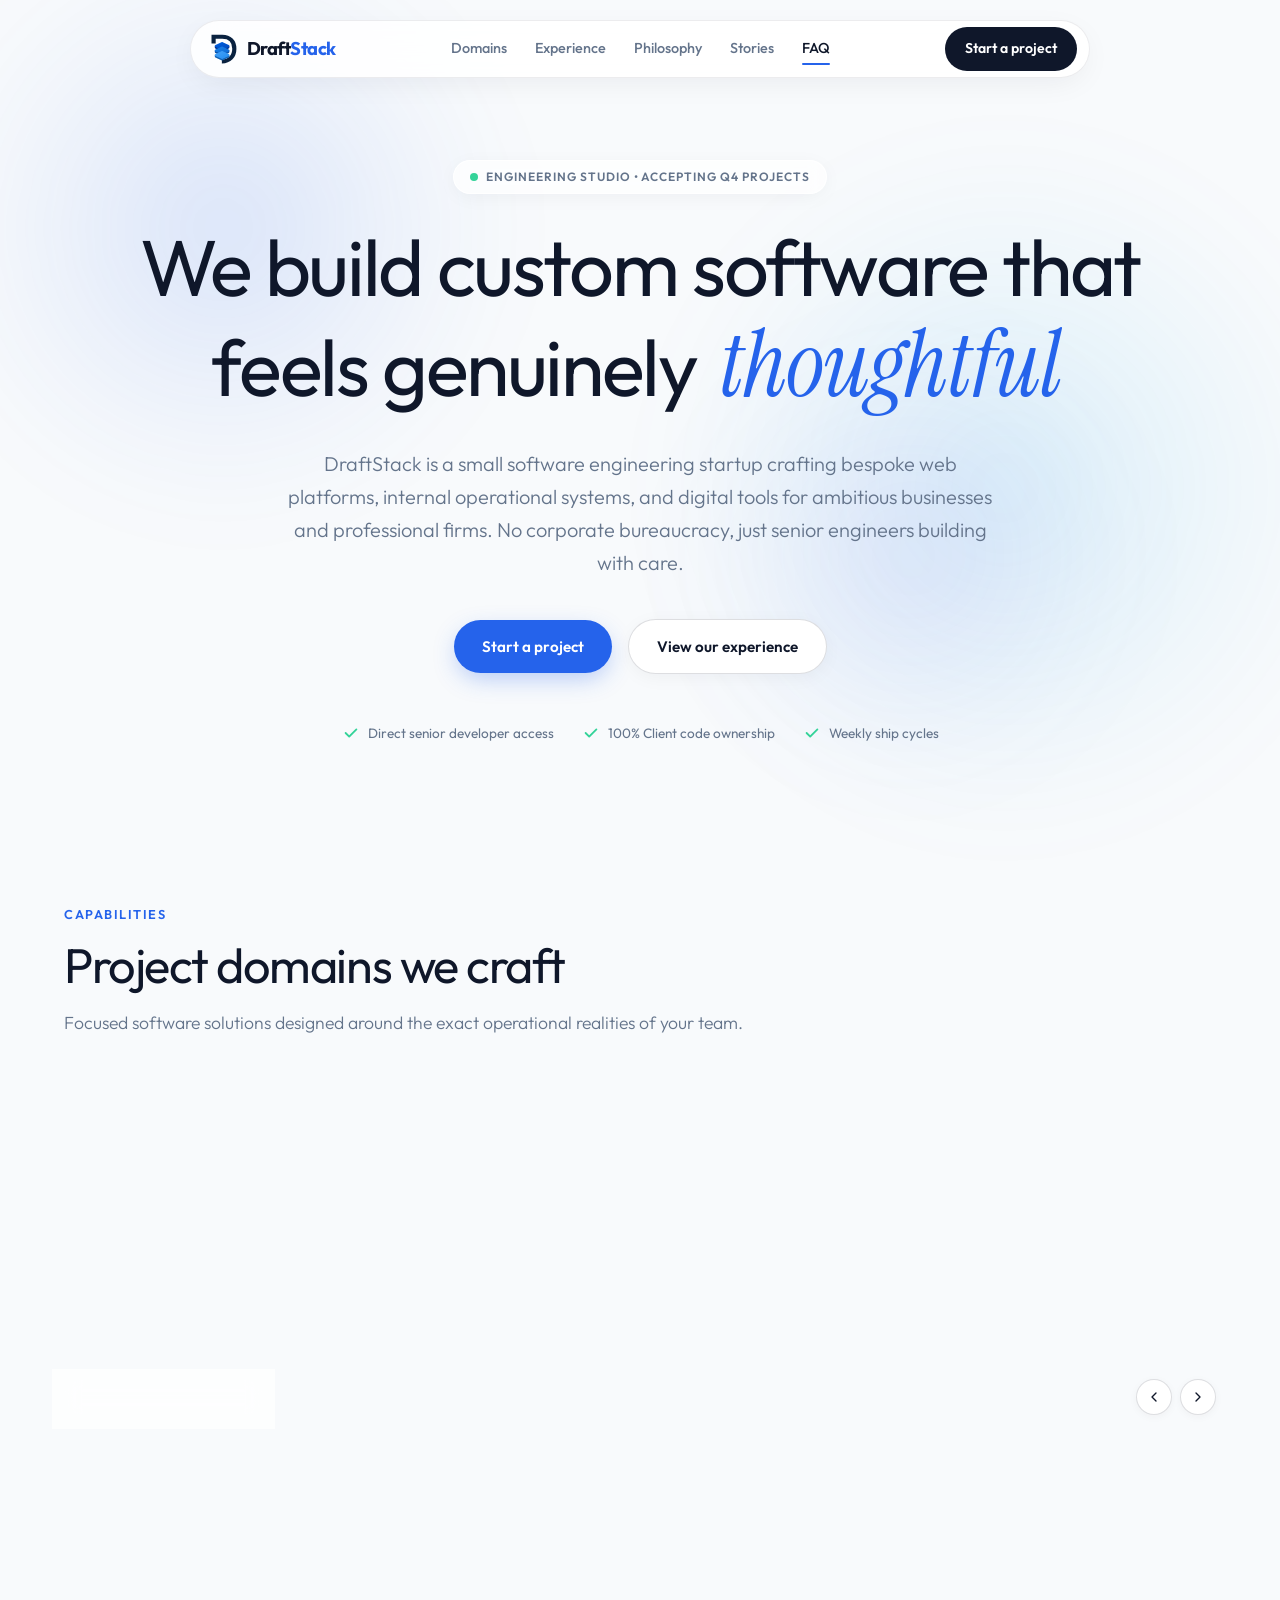
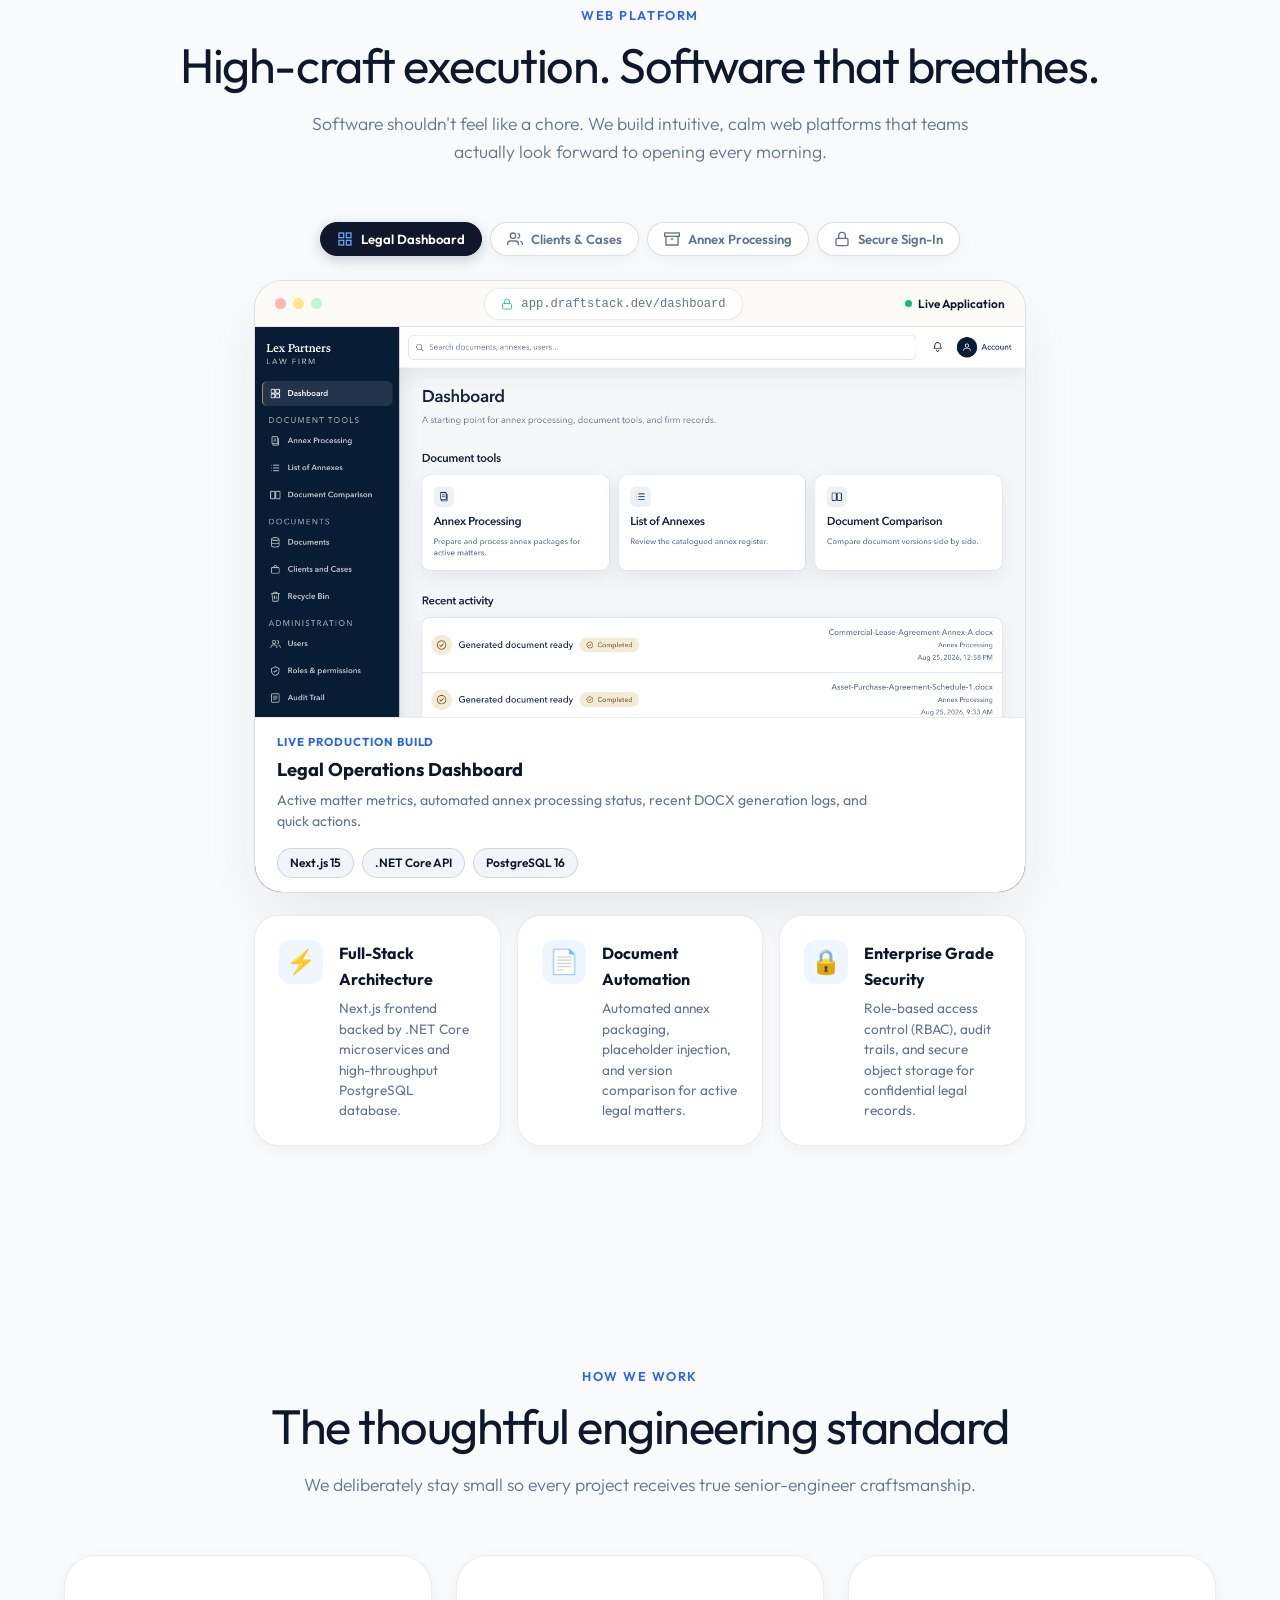
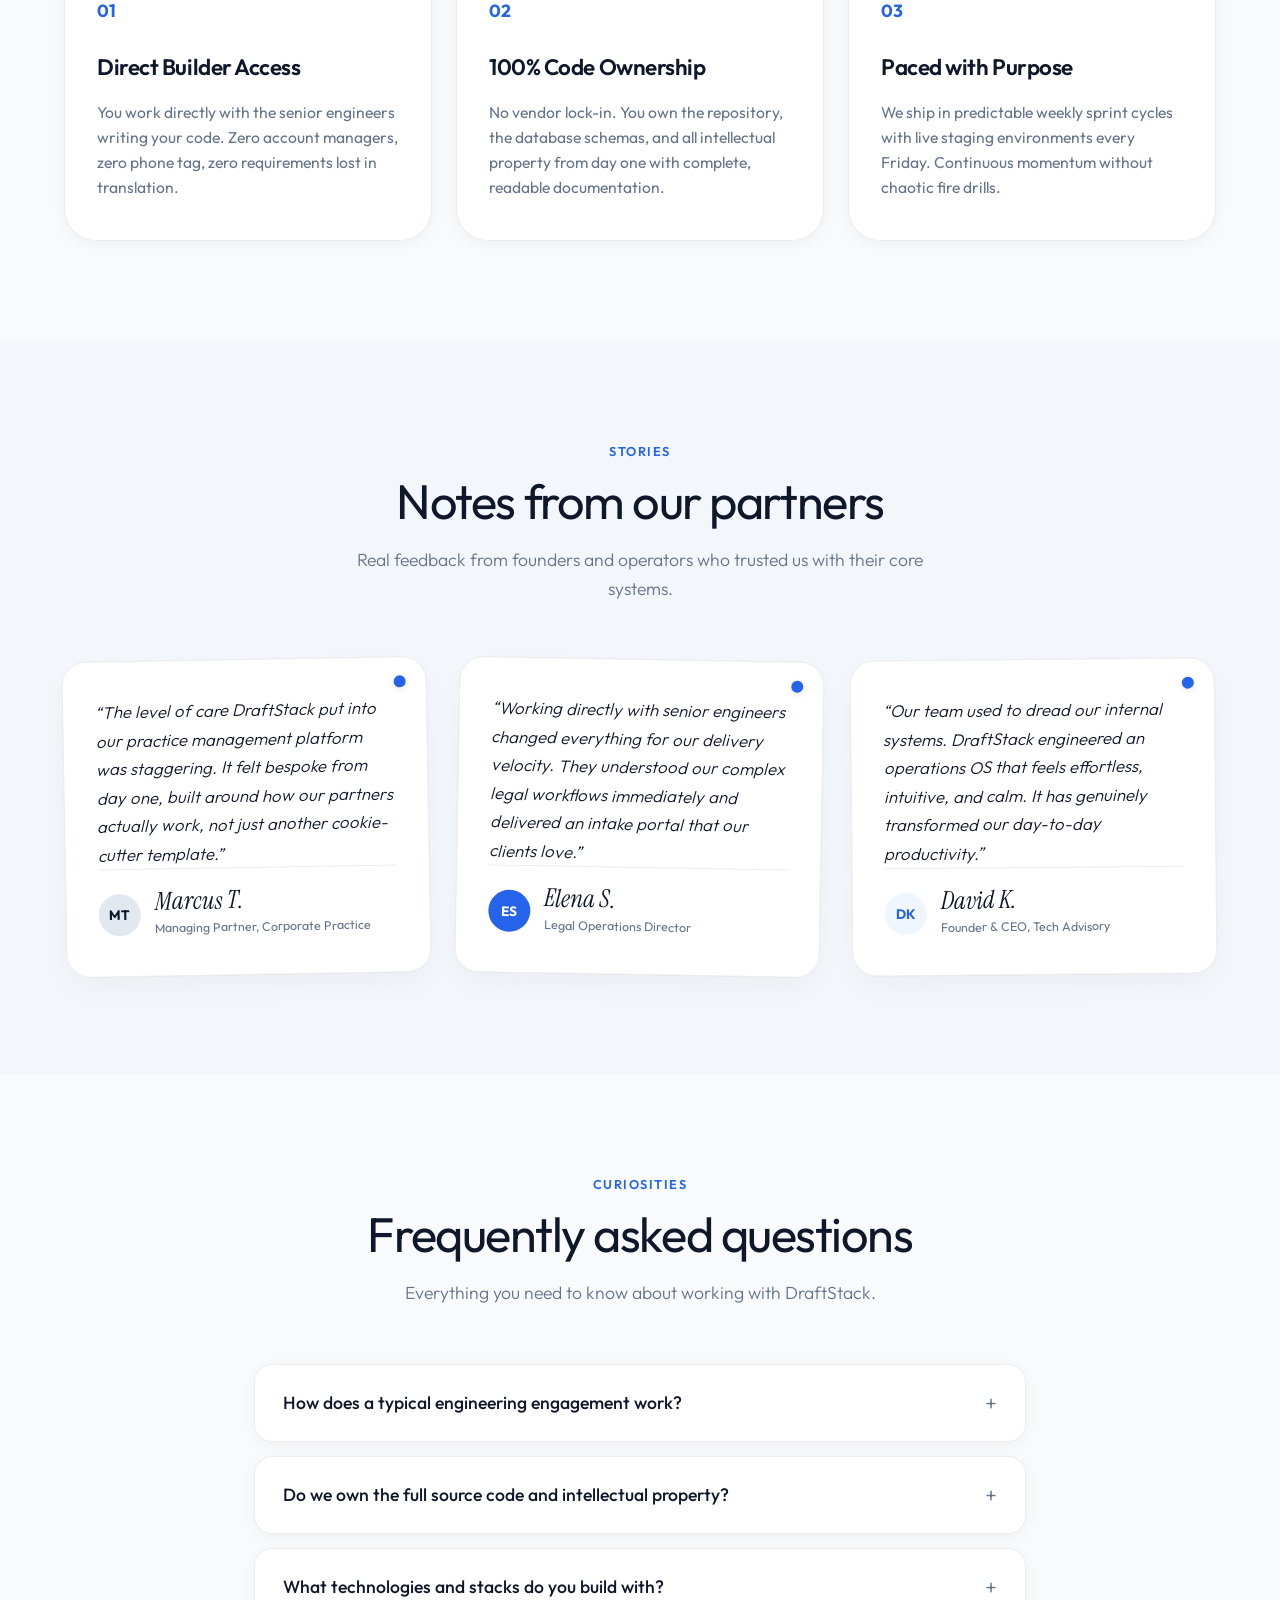
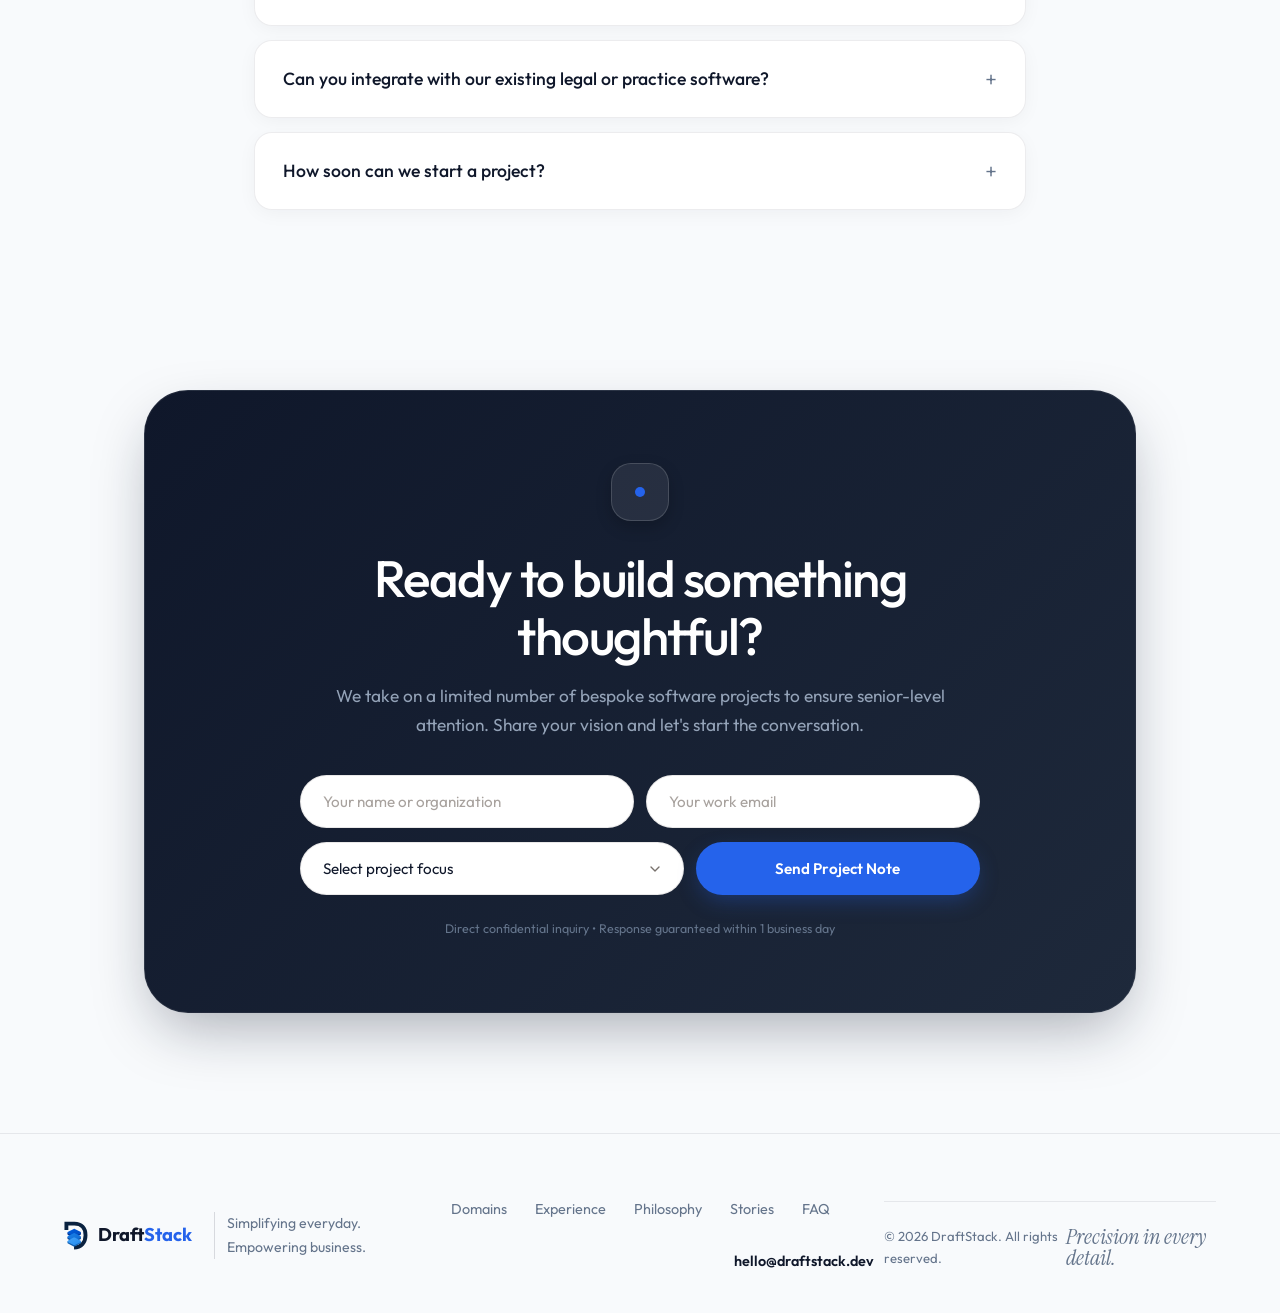
==== commit 049be9b5: "Scale down screenshot showcase and replace raw sample filenames with realistic legal documents" ====
--- a/index.html
+++ b/index.html
@@ -10,7 +10,7 @@
   <link rel="preconnect" href="https://fonts.gstatic.com" crossorigin>
   <link href="https://fonts.googleapis.com/css2?family=Instrument+Serif:ital@0;1&family=Outfit:wght@300;400;500;600;700;800&display=swap" rel="stylesheet">
   <link rel="icon" type="image/svg+xml" href="images/draftstack-mark.svg">
-  <link rel="stylesheet" href="style.css?v=softly-9">
+  <link rel="stylesheet" href="style.css?v=softly-10">
 </head>
 <body>
   <!-- Ambient Fluid Floating Blobs -->
--- a/style.css
+++ b/style.css
@@ -691,8 +691,8 @@
 }
 
 .web-app-container {
-  max-width: 1080px;
-  margin: 40px auto 0;
+  max-width: 820px;
+  margin: 36px auto 0;
 }
 
 .web-app-window {
@@ -782,12 +782,12 @@
   display: inline-flex;
   align-items: center;
   gap: 8px;
-  padding: 10px 20px;
+  padding: 8px 16px;
   background: #FFFFFF;
   border: 1px solid var(--border-stone);
   border-radius: var(--radius-full);
   font-family: var(--font-sans);
-  font-size: 0.86rem;
+  font-size: 0.82rem;
   font-weight: 600;
   color: var(--text-muted);
   cursor: pointer;
@@ -834,7 +834,7 @@
 
 .screenshot-img-container {
   width: 100%;
-  max-height: 620px;
+  max-height: 390px;
   overflow-y: auto;
   scrollbar-width: thin;
   position: relative;
@@ -863,8 +863,8 @@
   display: flex;
   align-items: center;
   justify-content: space-between;
-  gap: 20px;
-  padding: 18px 28px;
+  gap: 16px;
+  padding: 14px 22px;
   background: #FFFFFF;
   border-top: 1px solid var(--border-subtle);
   flex-wrap: wrap;
@@ -918,10 +918,9 @@
 .product-proof-grid {
   display: grid;
   grid-template-columns: repeat(3, 1fr);
-  gap: 20px;
-  margin-top: 28px;
-}
-
+  gap: 16px;
+  margin-top: 22px;
+}
 .proof-card {
   background: #FFFFFF;
   border: 1px solid var(--border-subtle);
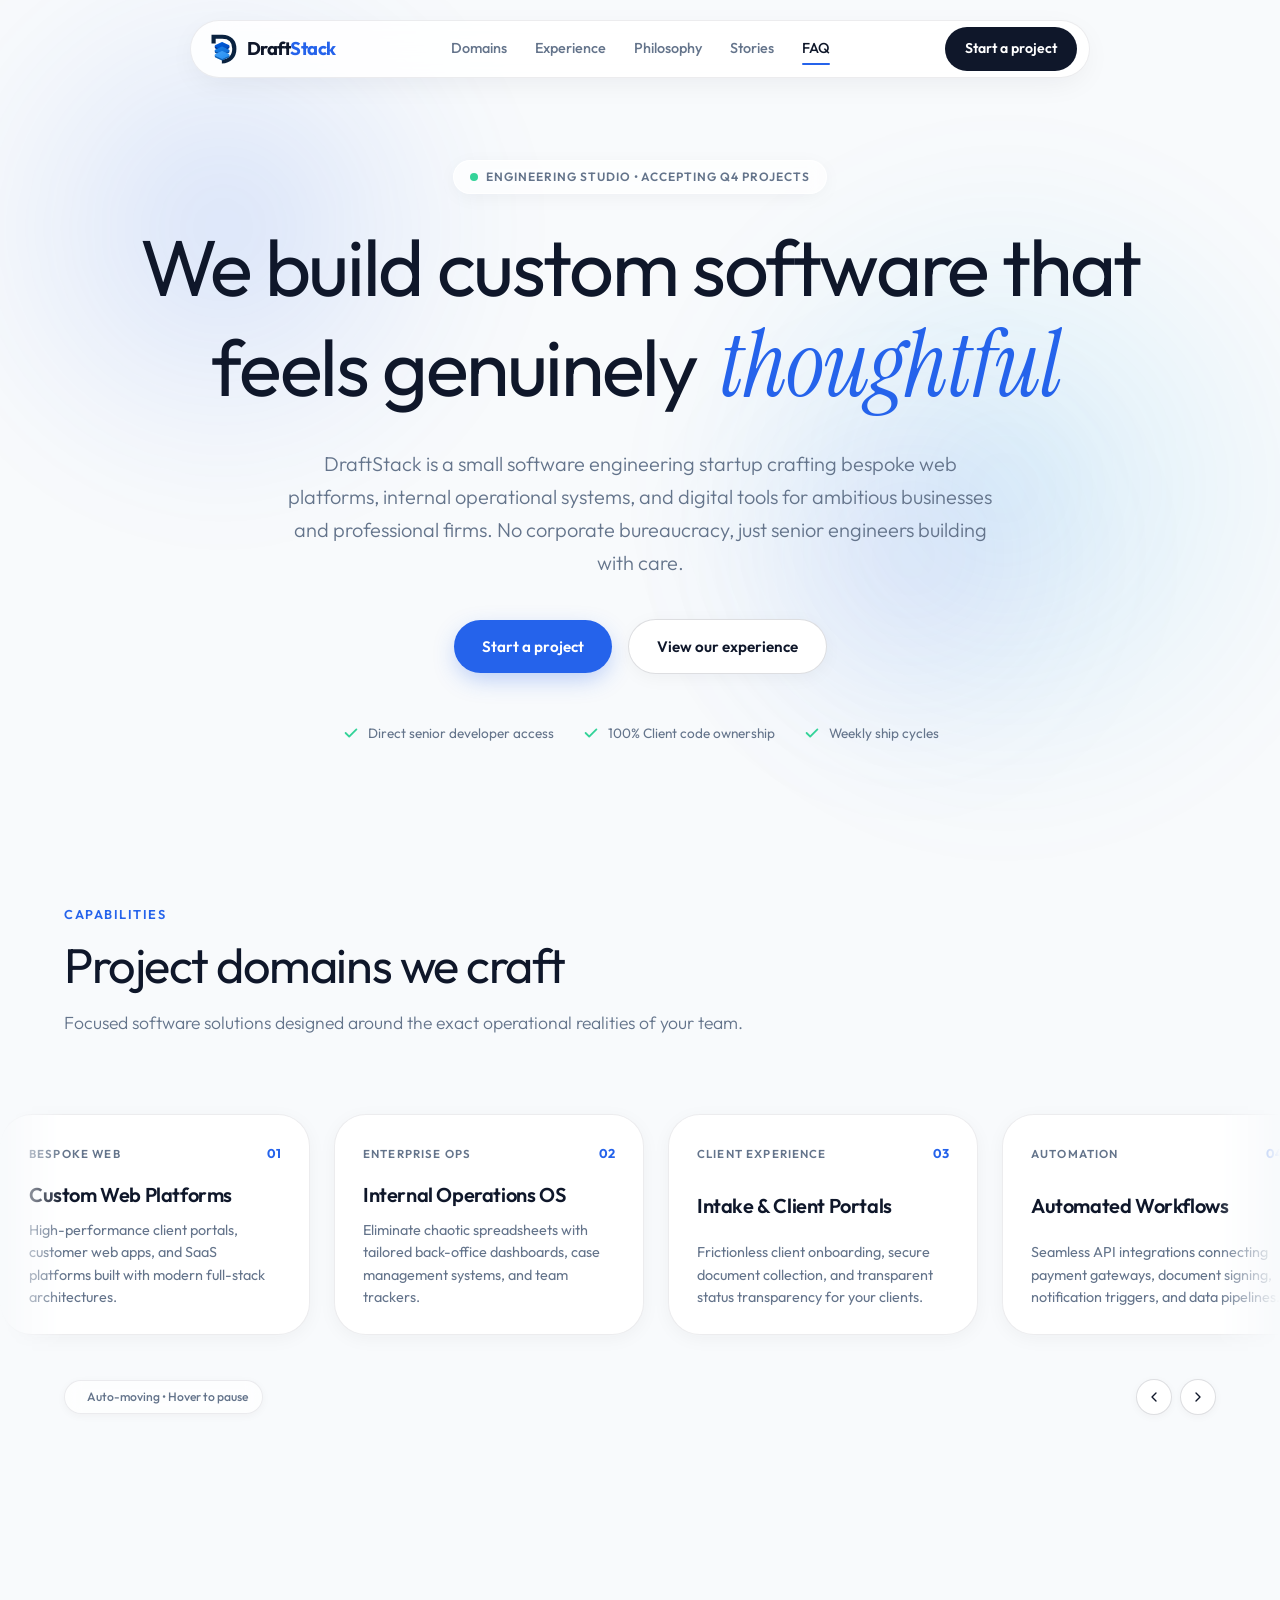
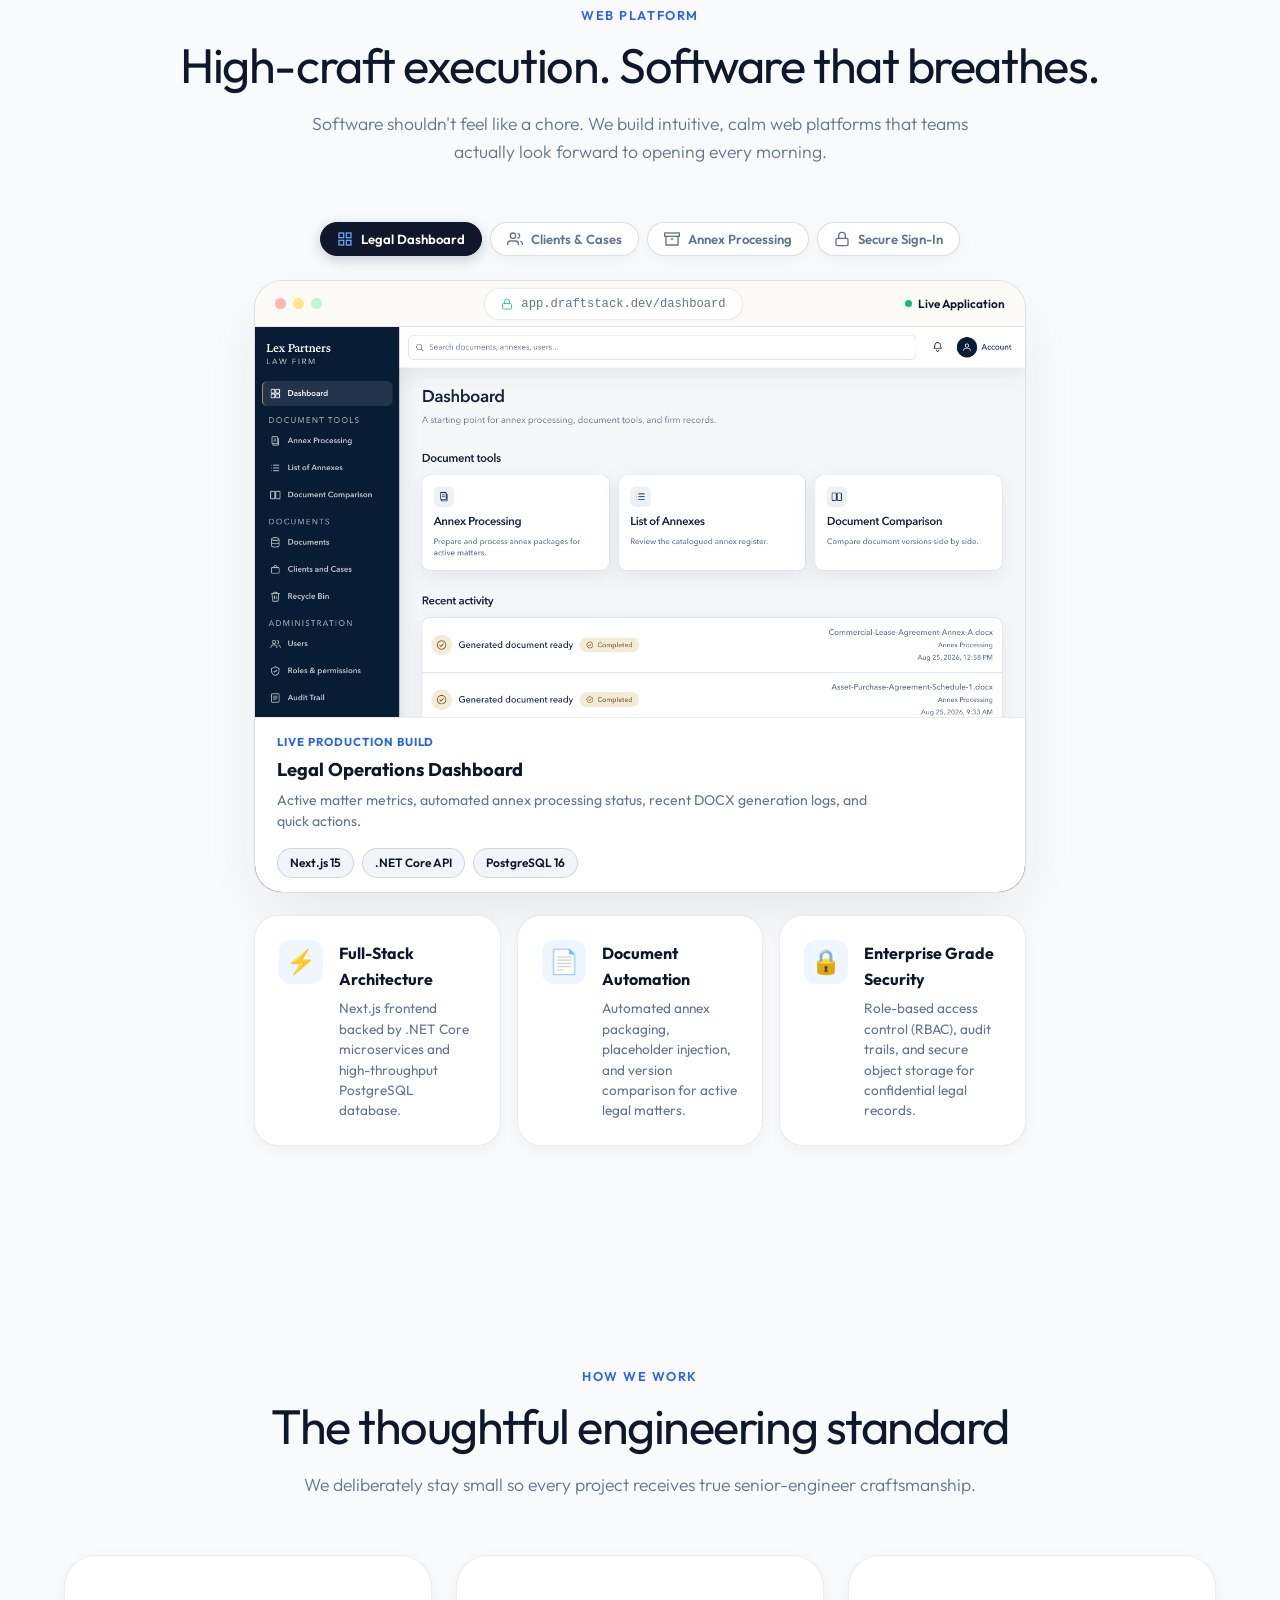
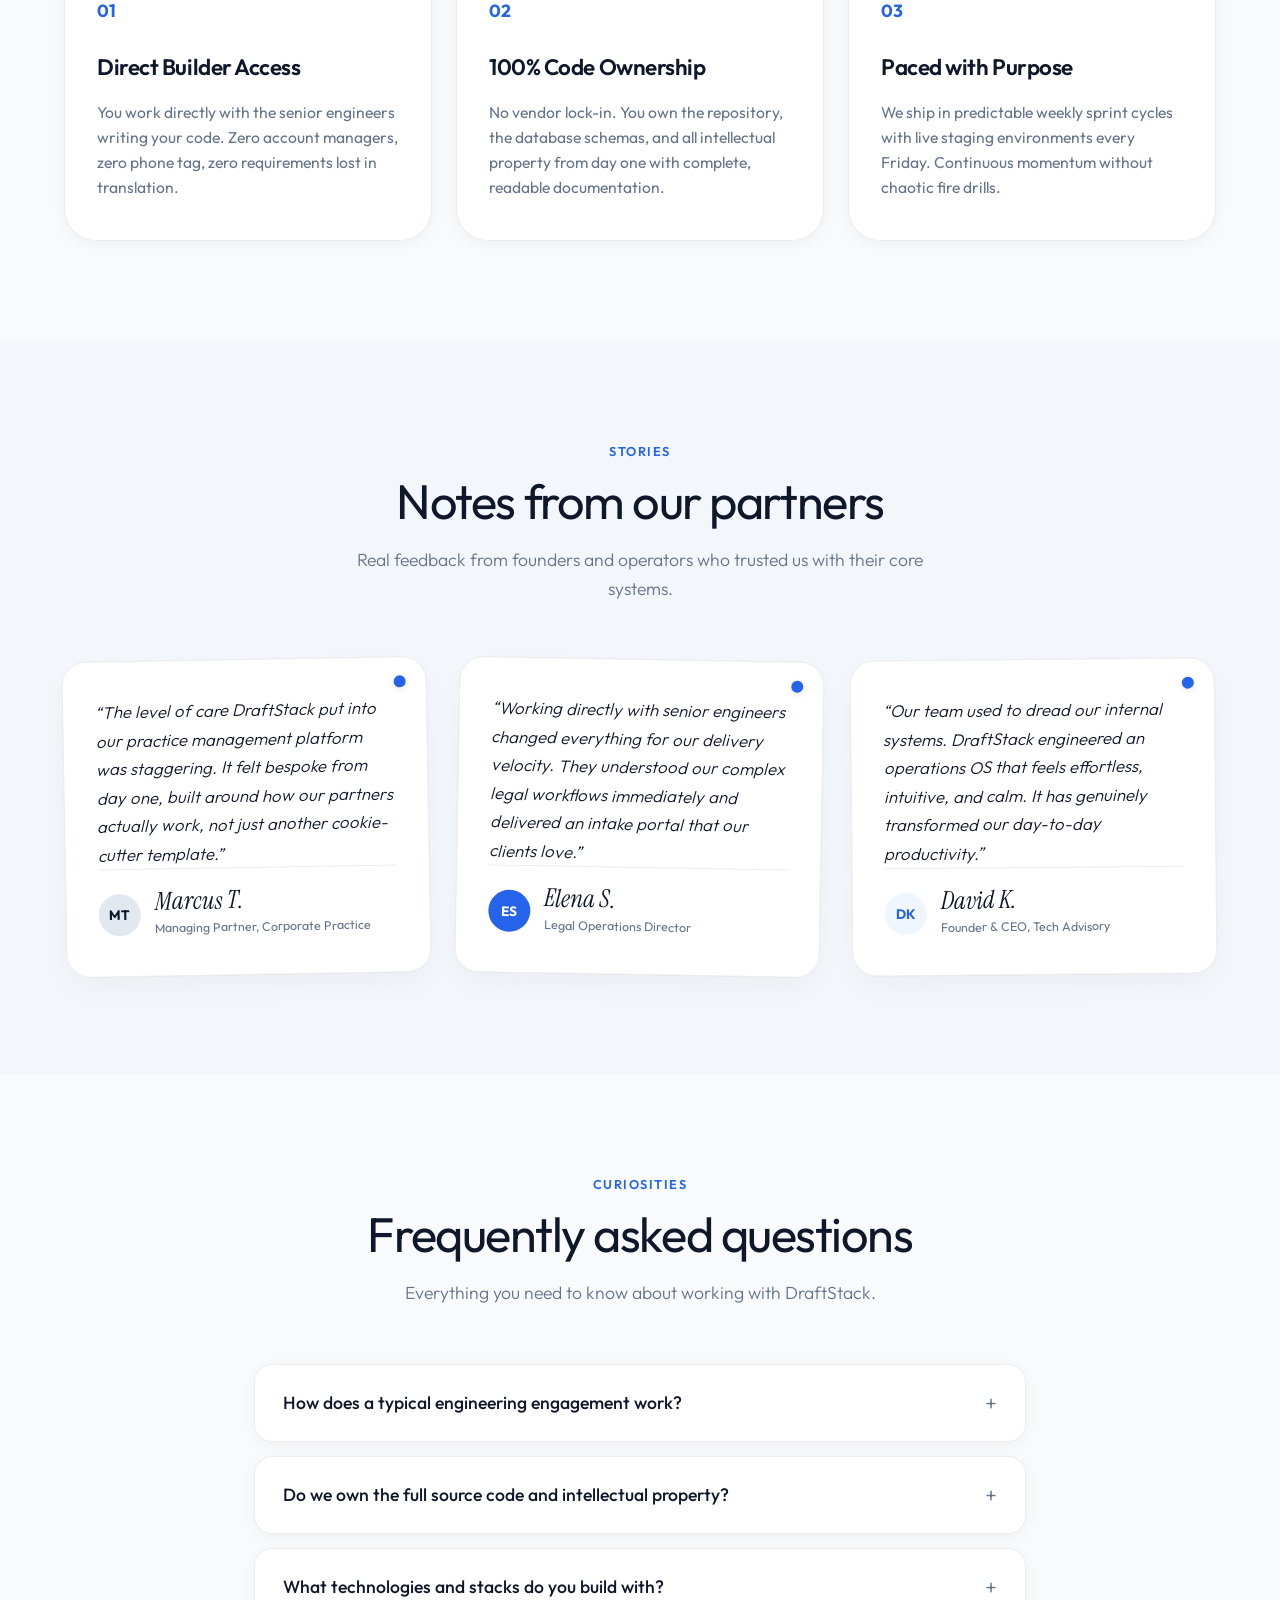
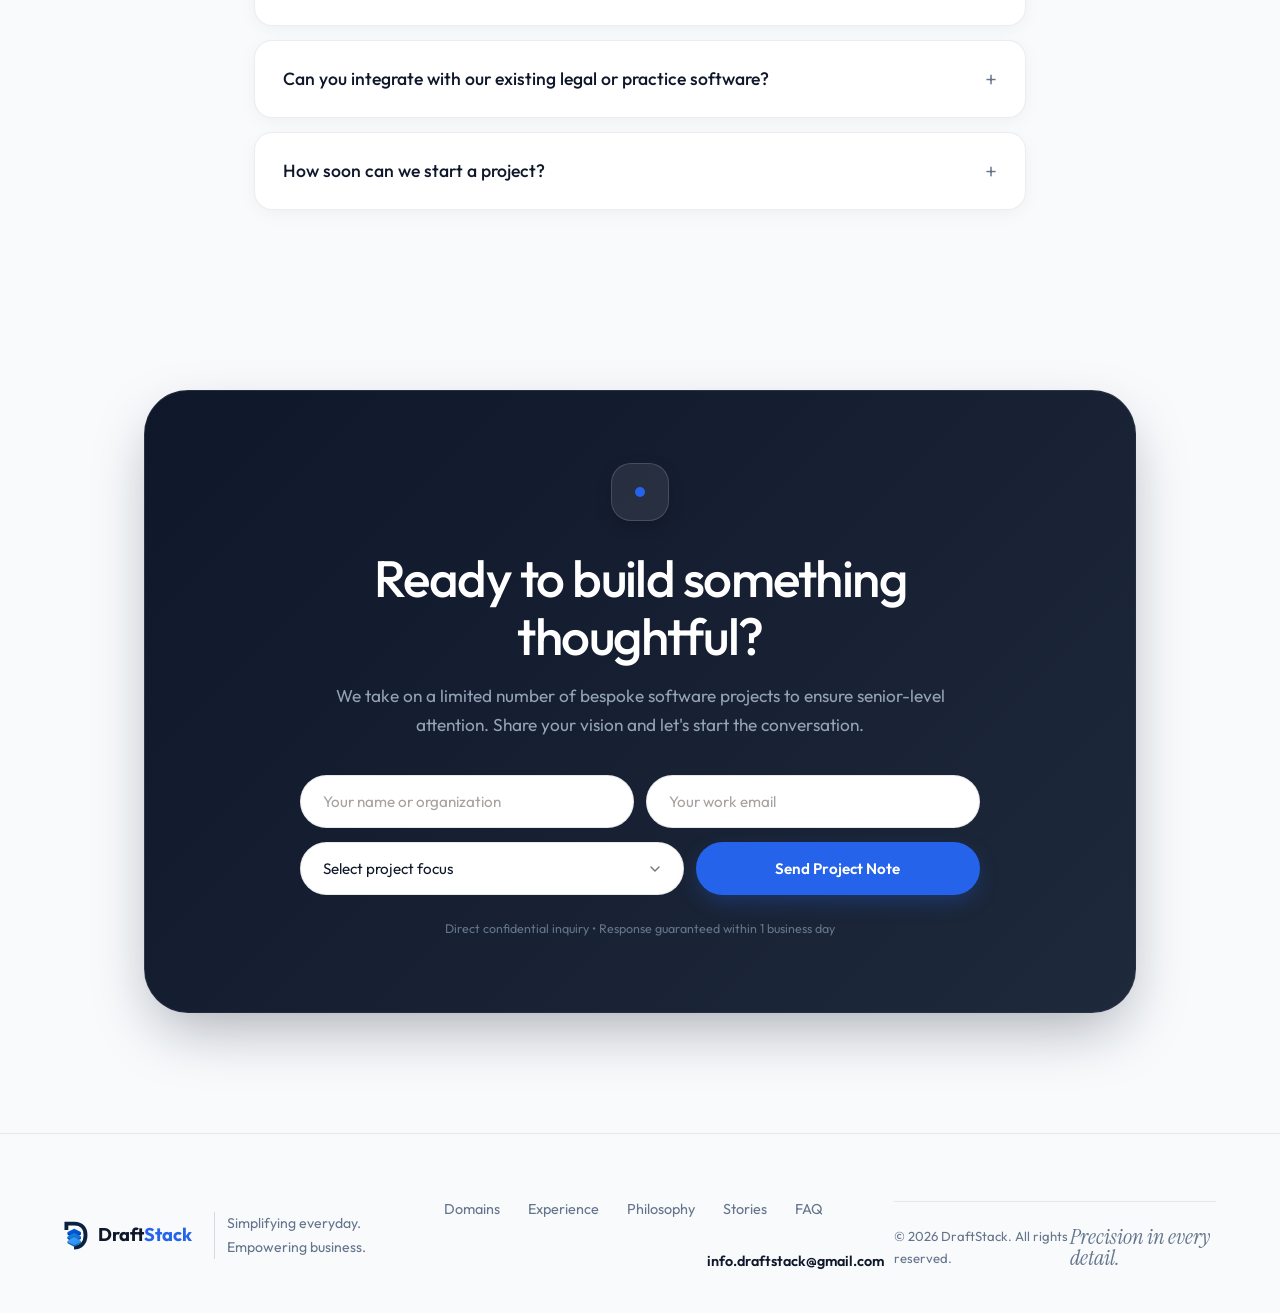
==== commit 1dbce34a: "Update contact email to info.draftstack@gmail.com" ====
--- a/index.html
+++ b/index.html
@@ -604,7 +604,7 @@
         <a href="#philosophy">Philosophy</a>
         <a href="#stories">Stories</a>
         <a href="#faq">FAQ</a>
-        <a href="mailto:hello@draftstack.dev" class="contact-email">hello@draftstack.dev</a>
+        <a href="mailto:info.draftstack@gmail.com" class="contact-email">info.draftstack@gmail.com</a>
       </div>
 
       <div class="footer-bottom">
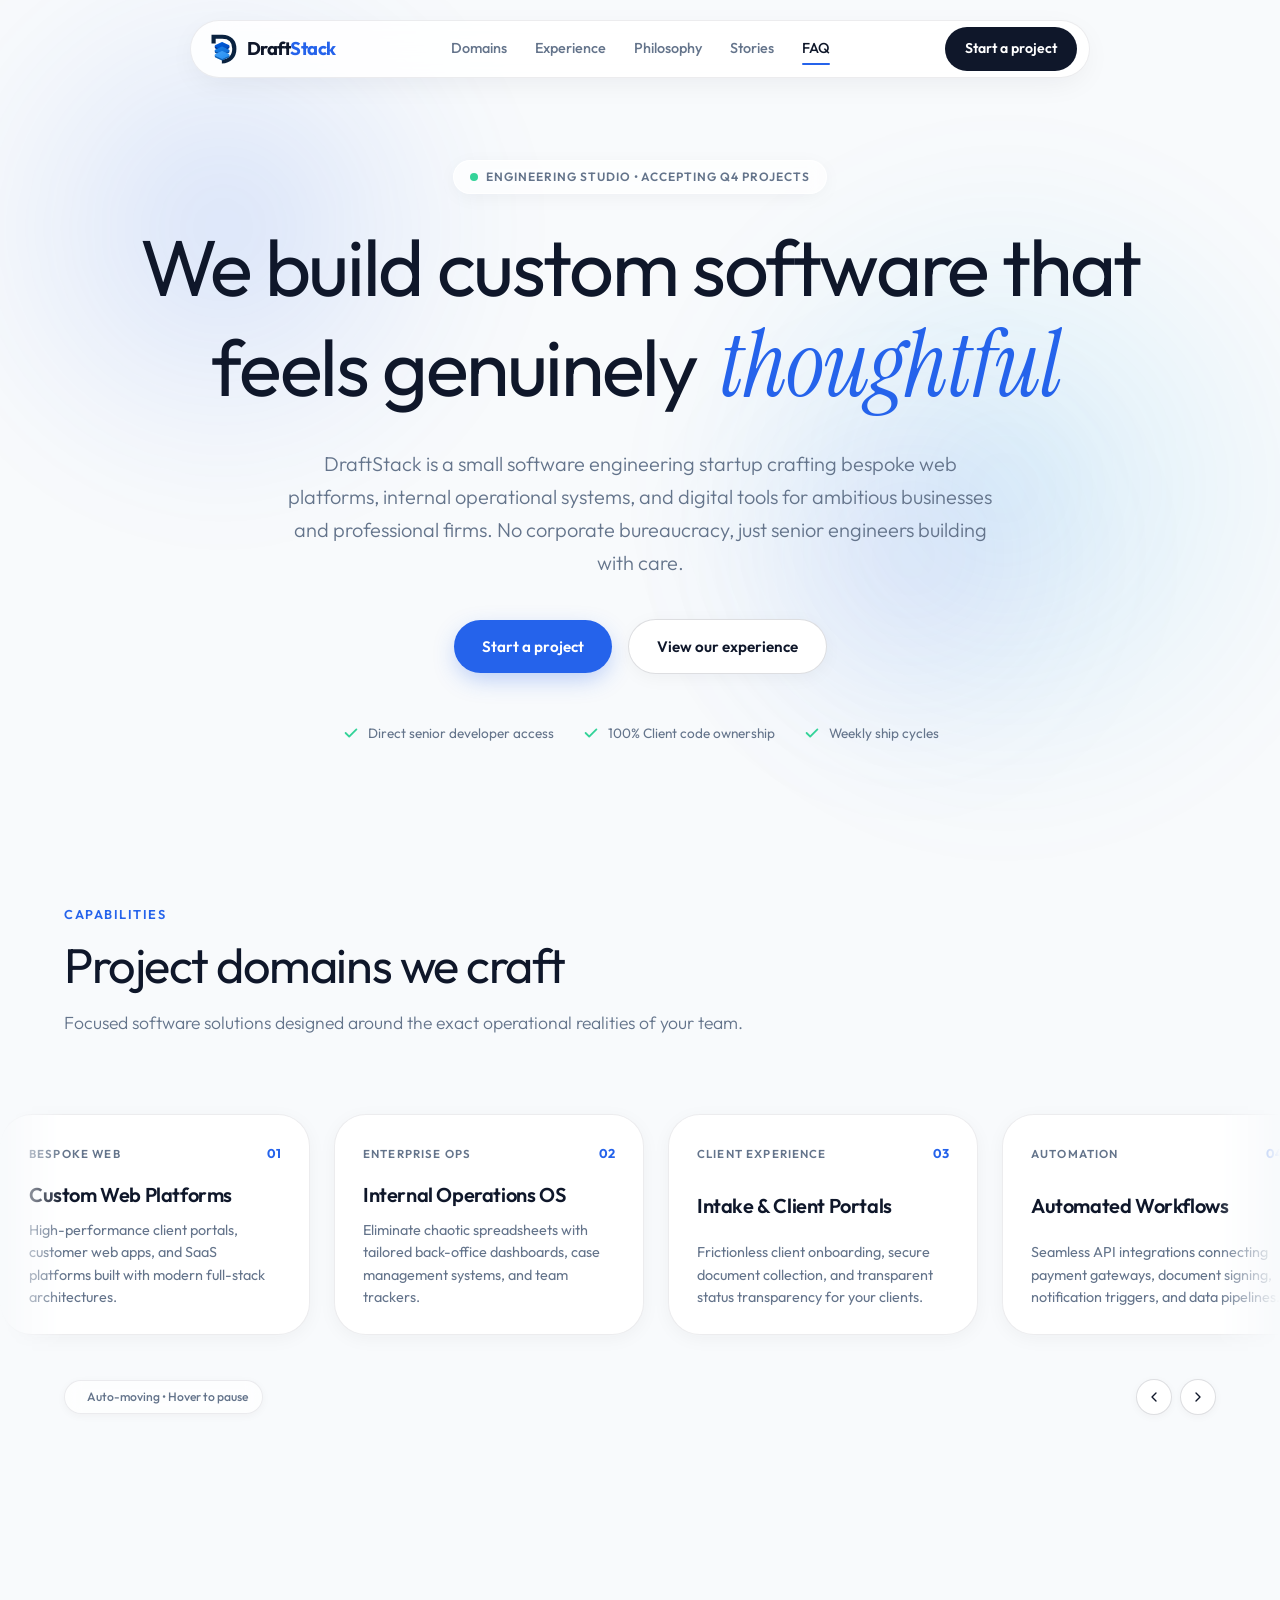
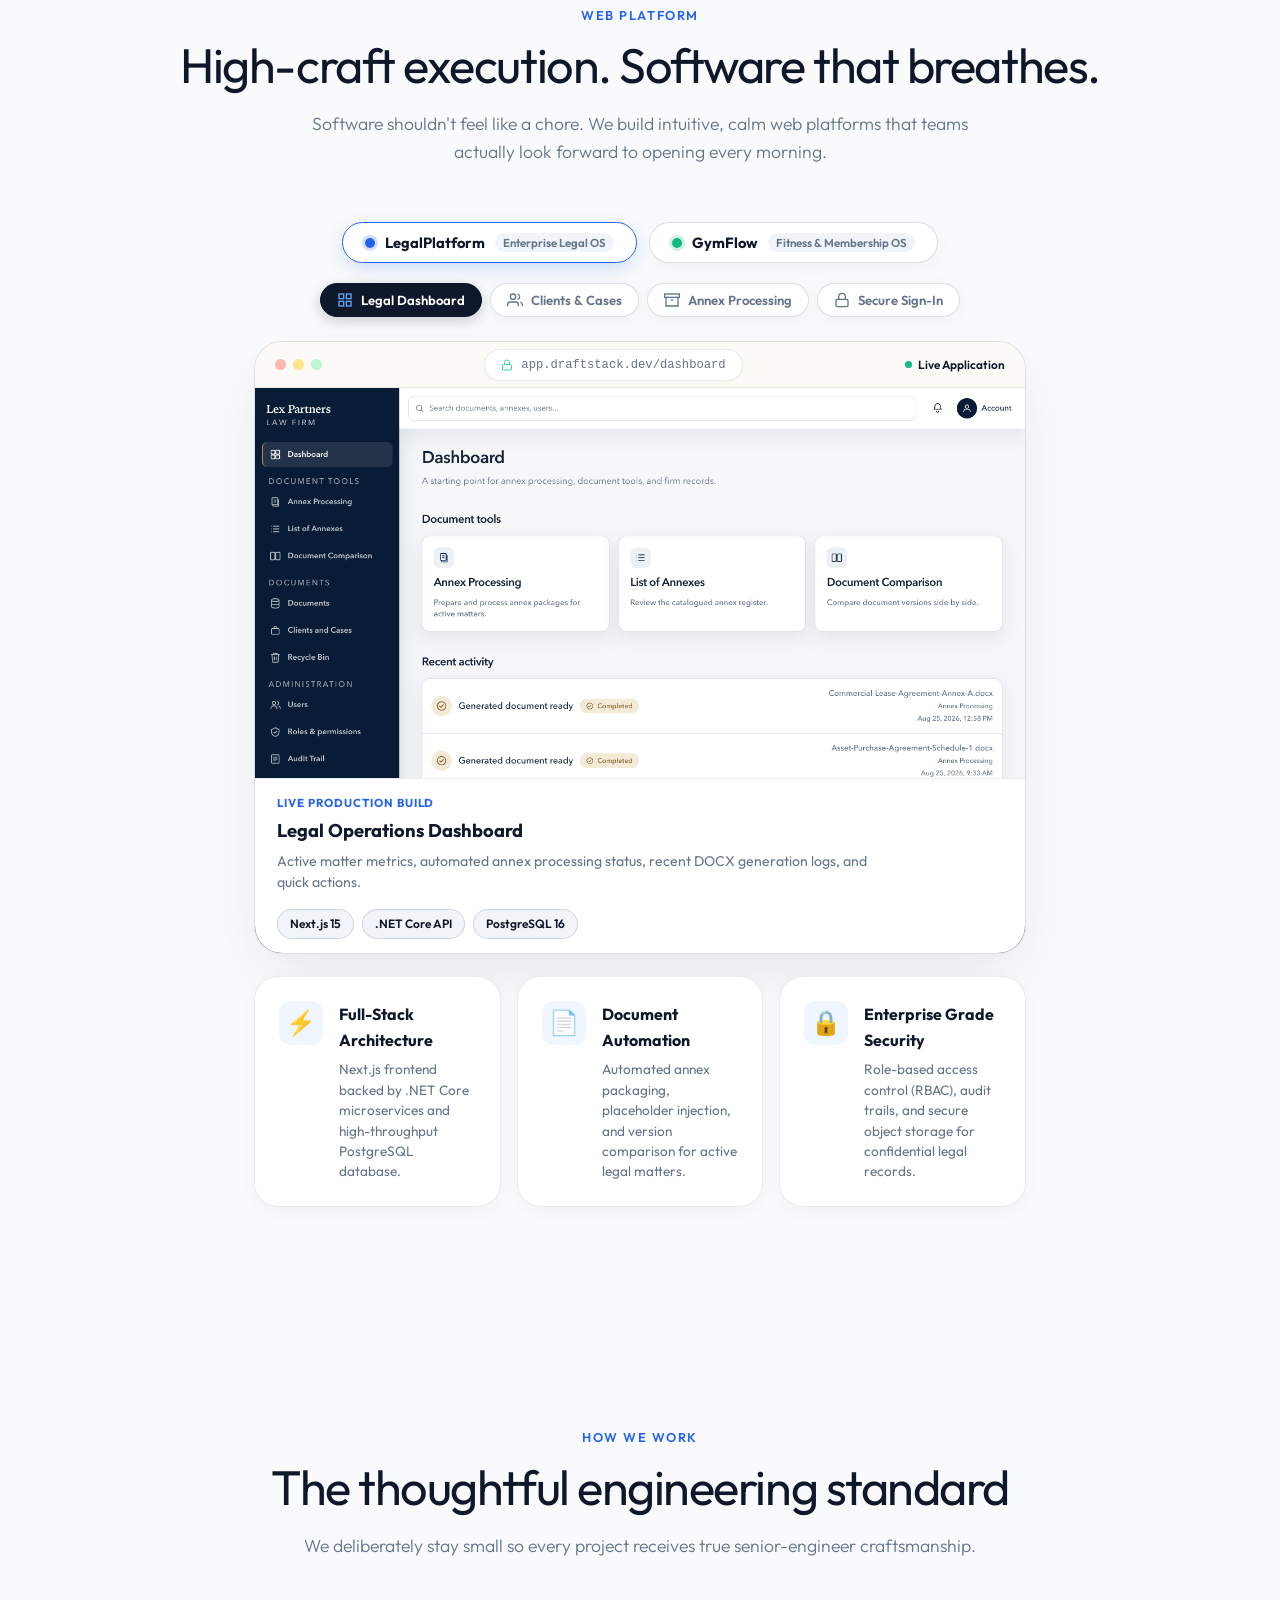
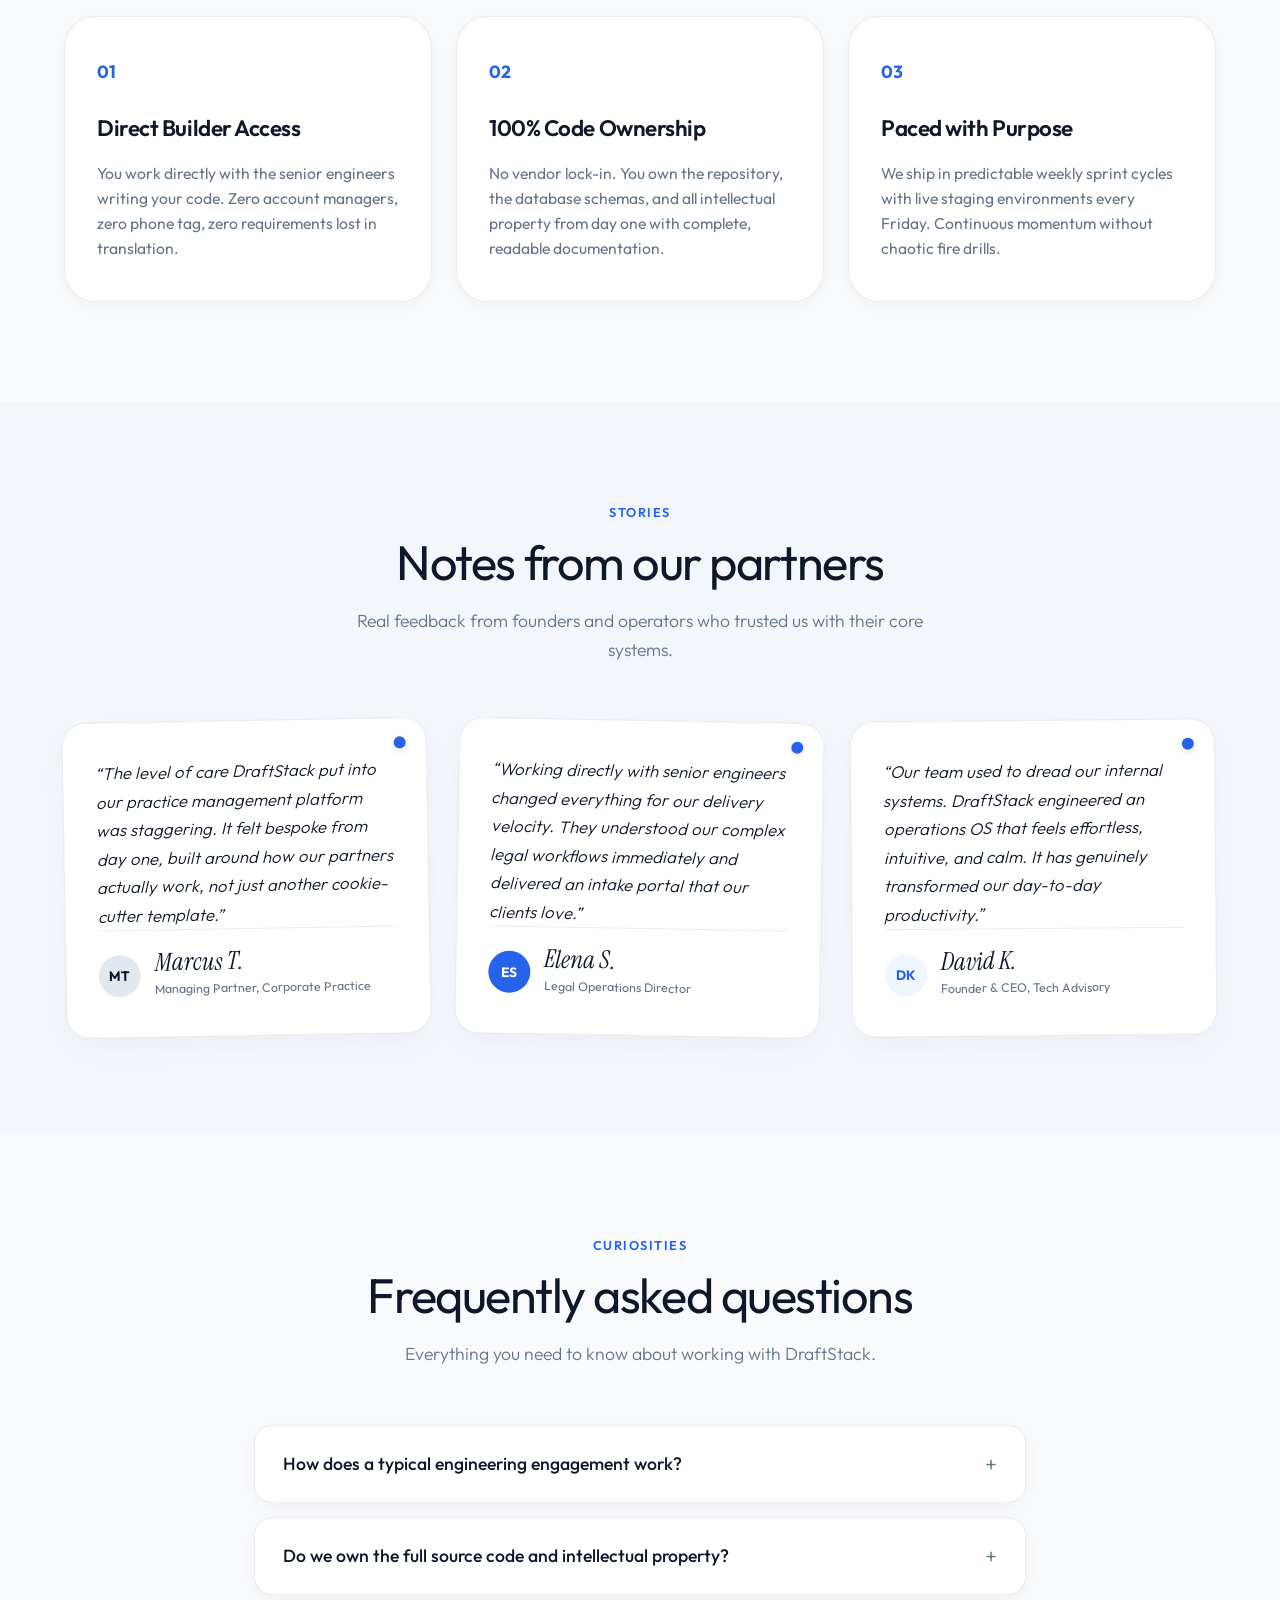
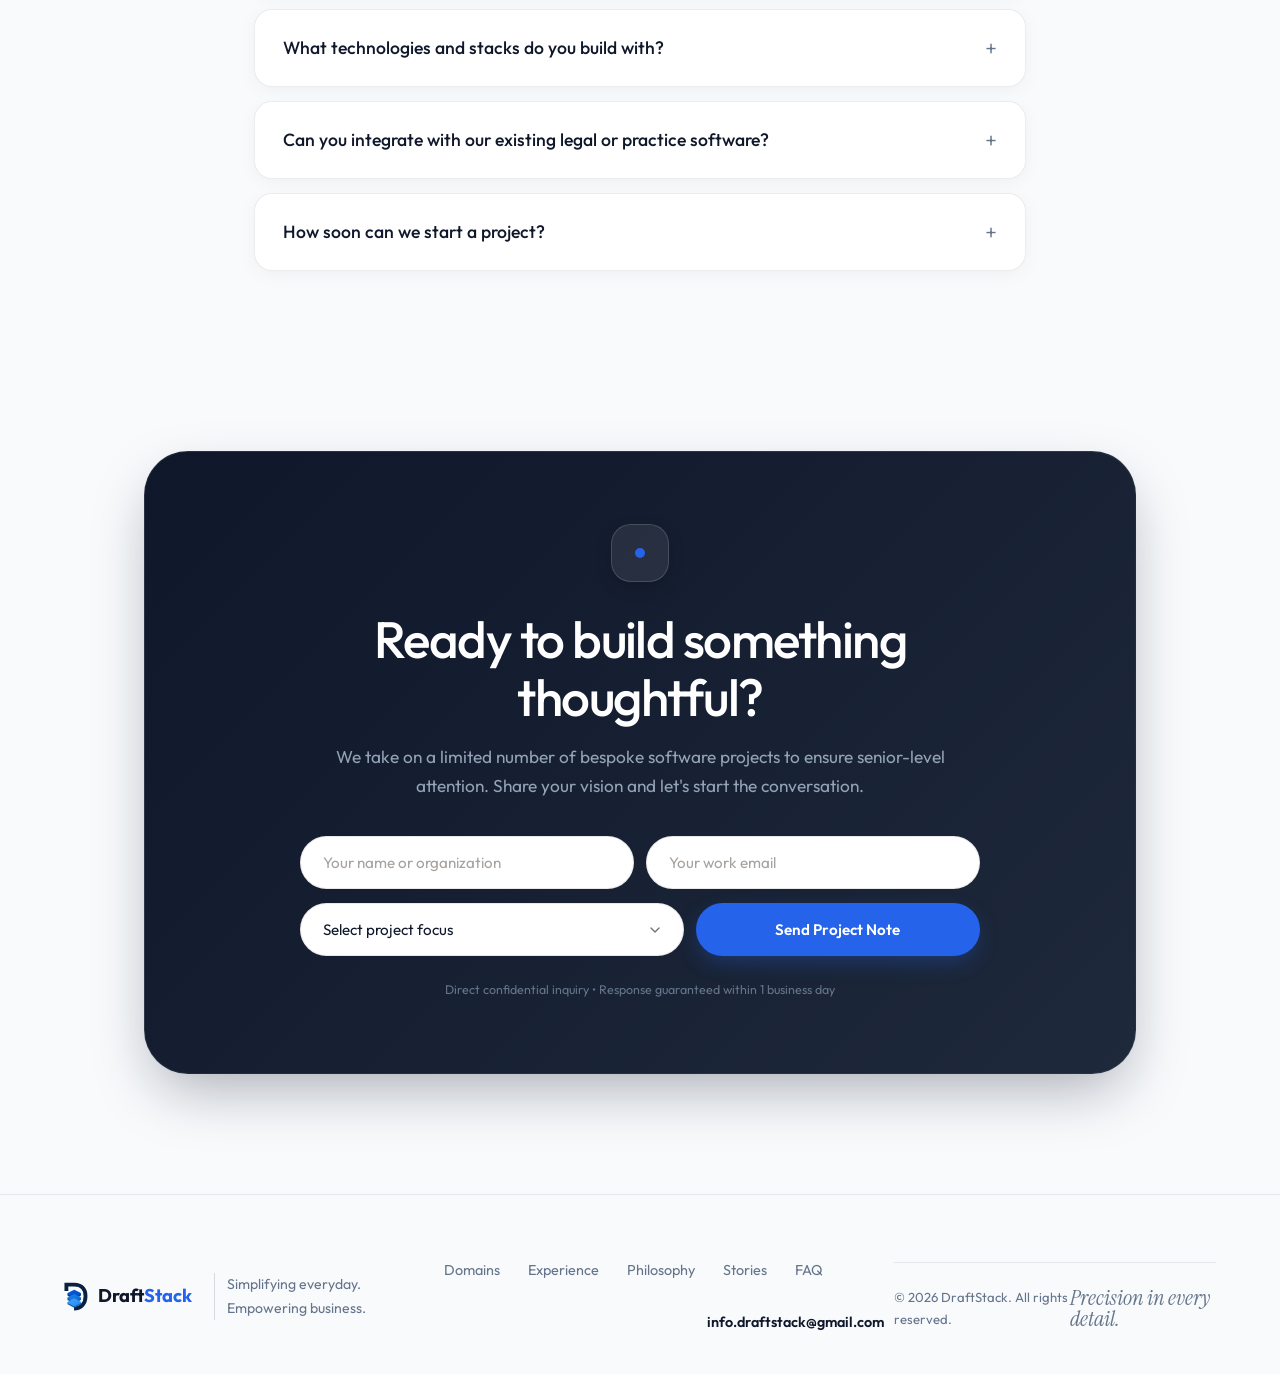
==== commit 70d9fa58: "Add GymFlow flagship project with member detail page and interactive dual-project showcase" ====
--- a/index.html
+++ b/index.html
@@ -10,7 +10,7 @@
   <link rel="preconnect" href="https://fonts.gstatic.com" crossorigin>
   <link href="https://fonts.googleapis.com/css2?family=Instrument+Serif:ital@0;1&family=Outfit:wght@300;400;500;600;700;800&display=swap" rel="stylesheet">
   <link rel="icon" type="image/svg+xml" href="images/draftstack-mark.svg">
-  <link rel="stylesheet" href="style.css?v=softly-10">
+  <link rel="stylesheet" href="style.css?v=softly-11">
 </head>
 <body>
   <!-- Ambient Fluid Floating Blobs -->
@@ -216,8 +216,23 @@
       </div>
 
       <div class="container web-app-container">
-        <!-- Interactive Screenshot Switcher Tabs -->
-        <div class="screenshot-tab-bar">
+        <!-- Flagship Project Switcher -->
+        <div class="project-flagship-selector">
+          <button type="button" class="project-pill-btn active" data-project="legal">
+            <span class="project-dot blue"></span>
+            <span class="project-title">LegalPlatform</span>
+            <span class="project-tag">Enterprise Legal OS</span>
+          </button>
+
+          <button type="button" class="project-pill-btn" data-project="gymflow">
+            <span class="project-dot green"></span>
+            <span class="project-title">GymFlow</span>
+            <span class="project-tag">Fitness &amp; Membership OS</span>
+          </button>
+        </div>
+
+        <!-- Project 1: LegalPlatform View Tabs -->
+        <div class="screenshot-tab-bar project-tabs" id="tabs-legal">
           <button type="button" class="screenshot-tab-btn active" data-shot="dashboard" data-url="app.draftstack.dev/dashboard">
             <svg viewBox="0 0 24 24" fill="none" stroke="currentColor" stroke-width="2" width="16" height="16"><rect x="3" y="3" width="7" height="7"></rect><rect x="14" y="3" width="7" height="7"></rect><rect x="14" y="14" width="7" height="7"></rect><rect x="3" y="14" width="7" height="7"></rect></svg>
             <span>Legal Dashboard</span>
@@ -225,7 +240,7 @@
 
           <button type="button" class="screenshot-tab-btn" data-shot="clients" data-url="app.draftstack.dev/clients-and-cases">
             <svg viewBox="0 0 24 24" fill="none" stroke="currentColor" stroke-width="2" width="16" height="16"><path d="M17 21v-2a4 4 0 0 0-4-4H5a4 4 0 0 0-4 4v2"></path><circle cx="9" cy="7" r="4"></circle><path d="M23 21v-2a4 4 0 0 0-3-3.87"></path><path d="M16 3.13a4 4 0 0 1 0 7.75"></path></svg>
-            <span>Clients & Cases</span>
+            <span>Clients &amp; Cases</span>
           </button>
 
           <button type="button" class="screenshot-tab-btn" data-shot="annex" data-url="app.draftstack.dev/annex-processing">
@@ -236,6 +251,29 @@
           <button type="button" class="screenshot-tab-btn" data-shot="login" data-url="app.draftstack.dev/login">
             <svg viewBox="0 0 24 24" fill="none" stroke="currentColor" stroke-width="2" width="16" height="16"><rect x="3" y="11" width="18" height="11" rx="2" ry="2"></rect><path d="M7 11V7a5 5 0 0 1 10 0v4"></path></svg>
             <span>Secure Sign-In</span>
+          </button>
+        </div>
+
+        <!-- Project 2: GymFlow View Tabs -->
+        <div class="screenshot-tab-bar project-tabs" id="tabs-gymflow" style="display:none;">
+          <button type="button" class="screenshot-tab-btn active" data-shot="gym-dash" data-url="app.gymflow.ph/dashboard">
+            <svg viewBox="0 0 24 24" fill="none" stroke="currentColor" stroke-width="2" width="16" height="16"><rect x="3" y="3" width="7" height="7"></rect><rect x="14" y="3" width="7" height="7"></rect><rect x="14" y="14" width="7" height="7"></rect><rect x="3" y="14" width="7" height="7"></rect></svg>
+            <span>Gym Dashboard</span>
+          </button>
+
+          <button type="button" class="screenshot-tab-btn" data-shot="gym-members" data-url="app.gymflow.ph/members">
+            <svg viewBox="0 0 24 24" fill="none" stroke="currentColor" stroke-width="2" width="16" height="16"><path d="M17 21v-2a4 4 0 0 0-4-4H5a4 4 0 0 0-4 4v2"></path><circle cx="9" cy="7" r="4"></circle><path d="M23 21v-2a4 4 0 0 0-3-3.87"></path><path d="M16 3.13a4 4 0 0 1 0 7.75"></path></svg>
+            <span>Member Directory</span>
+          </button>
+
+          <button type="button" class="screenshot-tab-btn" data-shot="gym-detail" data-url="app.gymflow.ph/members/1">
+            <svg viewBox="0 0 24 24" fill="none" stroke="currentColor" stroke-width="2" width="16" height="16"><rect x="3" y="4" width="18" height="18" rx="2" ry="2"></rect><line x1="16" y1="2" x2="16" y2="6"></line><line x1="8" y1="2" x2="8" y2="6"></line><line x1="3" y1="10" x2="21" y2="10"></line></svg>
+            <span>Member Details &amp; QR</span>
+          </button>
+
+          <button type="button" class="screenshot-tab-btn" data-shot="gym-checkins" data-url="app.gymflow.ph/checkin">
+            <svg viewBox="0 0 24 24" fill="none" stroke="currentColor" stroke-width="2" width="16" height="16"><polyline points="20 6 9 17 4 12"></polyline></svg>
+            <span>Live Check-Ins</span>
           </button>
         </div>
 
@@ -324,7 +362,7 @@
               </div>
               <div class="screenshot-caption">
                 <div class="caption-content">
-                  <span class="caption-tag">Security & Auth</span>
+                  <span class="caption-tag">Security &amp; Auth</span>
                   <h4 class="caption-title">Law Firm Authentication Portal</h4>
                   <p class="caption-desc">Encrypted authentication portal with session token validation and granular role-based authorization.</p>
                 </div>
@@ -335,11 +373,84 @@
                 </div>
               </div>
             </div>
+
+            <!-- GymFlow Screenshot 1: Dashboard -->
+            <div class="screenshot-panel" id="shot-gym-dash">
+              <div class="screenshot-img-container">
+                <img src="images/gymflow-dashboard.png" alt="GymFlow Dashboard Screenshot" class="product-screenshot-img" loading="lazy">
+              </div>
+              <div class="screenshot-caption">
+                <div class="caption-content">
+                  <span class="caption-tag green">GymFlow PH &bull; Fitness OS</span>
+                  <h4 class="caption-title">Membership Operations &amp; Revenue Telemetry</h4>
+                  <p class="caption-desc">Monthly revenue tracking, active members delta, expiring-soon alerts, and 7-day attendance trends.</p>
+                </div>
+                <div class="caption-tech-stack">
+                  <span class="tech-pill">React 18</span>
+                  <span class="tech-pill">Spring Boot 3</span>
+                  <span class="tech-pill">PostgreSQL 16</span>
+                </div>
+              </div>
+            </div>
+
+            <!-- GymFlow Screenshot 2: Members Directory -->
+            <div class="screenshot-panel" id="shot-gym-members">
+              <div class="screenshot-img-container">
+                <img src="images/gymflow-members.png" alt="GymFlow Members Directory Screenshot" class="product-screenshot-img" loading="lazy">
+              </div>
+              <div class="screenshot-caption">
+                <div class="caption-content">
+                  <span class="caption-tag green">Member Registry</span>
+                  <h4 class="caption-title">Comprehensive Member Directory</h4>
+                  <p class="caption-desc">Complete member roster with active/expired statuses, plan assignments, contact information, and check-in recency.</p>
+                </div>
+                <div class="caption-tech-stack">
+                  <span class="tech-pill">Search &amp; Filter</span>
+                  <span class="tech-pill">Status Tracking</span>
+                </div>
+              </div>
+            </div>
+
+            <!-- GymFlow Screenshot 3: Member Details & QR -->
+            <div class="screenshot-panel" id="shot-gym-detail">
+              <div class="screenshot-img-container">
+                <img src="images/gymflow-member-detail.png" alt="GymFlow Member Details and QR Screenshot" class="product-screenshot-img" loading="lazy">
+              </div>
+              <div class="screenshot-caption">
+                <div class="caption-content">
+                  <span class="caption-tag green">Member Profile</span>
+                  <h4 class="caption-title">Member Details, Pass QR &amp; History</h4>
+                  <p class="caption-desc">Individual member profile with dynamic QR code generation for scanner check-in, payment history, and plan change modals.</p>
+                </div>
+                <div class="caption-tech-stack">
+                  <span class="tech-pill">Dynamic QR Pass</span>
+                  <span class="tech-pill">GCash &amp; Maya Logs</span>
+                </div>
+              </div>
+            </div>
+
+            <!-- GymFlow Screenshot 4: Check-in History -->
+            <div class="screenshot-panel" id="shot-gym-checkins">
+              <div class="screenshot-img-container">
+                <img src="images/gymflow-checkins.png" alt="GymFlow Live Check-in Stream Screenshot" class="product-screenshot-img" loading="lazy">
+              </div>
+              <div class="screenshot-caption">
+                <div class="caption-content">
+                  <span class="caption-tag green">Attendance Engine</span>
+                  <h4 class="caption-title">Real-Time Check-In Stream &amp; Audit Log</h4>
+                  <p class="caption-desc">Sub-second QR scanner attendance logs, member verification timestamps, and anomaly/flag resolution workflows.</p>
+                </div>
+                <div class="caption-tech-stack">
+                  <span class="tech-pill">Sub-Second Scan</span>
+                  <span class="tech-pill">Audit Trail</span>
+                </div>
+              </div>
+            </div>
           </div>
         </div>
 
         <!-- Product Highlight Cards below window -->
-        <div class="product-proof-grid">
+        <div class="product-proof-grid" id="proof-legal">
           <div class="proof-card">
             <div class="proof-icon">⚡</div>
             <div class="proof-text">
@@ -362,7 +473,32 @@
             </div>
           </div>
         </div>
-      </div>
+
+        <!-- GymFlow Proof Grid -->
+        <div class="product-proof-grid" id="proof-gymflow" style="display:none;">
+          <div class="proof-card">
+            <div class="proof-icon">📱</div>
+            <div class="proof-text">
+              <h5>Dynamic QR Check-In Engine</h5>
+              <p>Sub-second QR attendance validation with member pass verification and automated attendance auditing.</p>
+            </div>
+          </div>
+          <div class="proof-card">
+            <div class="proof-icon">💳</div>
+            <div class="proof-text">
+              <h5>Localized Payment Webhooks</h5>
+              <p>Automated logging for GCash and Maya QR transactions with instant membership extension.</p>
+            </div>
+          </div>
+          <div class="proof-card">
+            <div class="proof-icon">🔔</div>
+            <div class="proof-text">
+              <h5>Smart Expiry Reminders</h5>
+              <p>Automated SMS renewal alerts dispatched through local telco gateways for expiring gym memberships.</p>
+            </div>
+          </div>
+        </div>
+       </div>
     </section>
 
     <!-- Craft Philosophy Section -->
@@ -614,6 +750,6 @@
     </div>
   </footer>
 
-  <script src="script.js?v=softly-9" defer></script>
+  <script src="script.js?v=softly-11" defer></script>
 </body>
 </html>
--- a/style.css
+++ b/style.css
@@ -768,6 +768,65 @@
   animation: dotPulse 2s infinite;
 }
 
+/* Flagship Project Switcher */
+.project-flagship-selector {
+  display: flex;
+  align-items: center;
+  justify-content: center;
+  gap: 12px;
+  margin-bottom: 20px;
+  flex-wrap: wrap;
+}
+
+.project-pill-btn {
+  display: inline-flex;
+  align-items: center;
+  gap: 10px;
+  padding: 10px 22px;
+  background: #FFFFFF;
+  border: 1.5px solid var(--border-stone);
+  border-radius: var(--radius-full);
+  font-family: var(--font-sans);
+  cursor: pointer;
+  box-shadow: var(--shadow-soft);
+  transition: all 0.25s cubic-bezier(0.16, 1, 0.3, 1);
+}
+
+.project-pill-btn:hover {
+  transform: translateY(-2px);
+  border-color: var(--accent-primary);
+}
+
+.project-pill-btn.active {
+  background: #FFFFFF;
+  border-color: var(--accent-primary);
+  box-shadow: 0 6px 20px -4px rgba(37, 99, 235, 0.25);
+}
+
+.project-dot {
+  width: 10px;
+  height: 10px;
+  border-radius: 50%;
+  flex-shrink: 0;
+}
+.project-dot.blue { background: #2563EB; box-shadow: 0 0 0 3px rgba(37, 99, 235, 0.2); }
+.project-dot.green { background: #10B981; box-shadow: 0 0 0 3px rgba(16, 185, 129, 0.2); }
+
+.project-title {
+  font-size: 0.92rem;
+  font-weight: 700;
+  color: var(--text-primary);
+}
+
+.project-tag {
+  font-size: 0.72rem;
+  font-weight: 600;
+  color: var(--text-muted);
+  padding: 2px 8px;
+  background: #F1F5F9;
+  border-radius: var(--radius-full);
+}
+
 /* Product Screenshot Showcase & Switcher */
 .screenshot-tab-bar {
   display: flex;
@@ -882,6 +941,10 @@
   text-transform: uppercase;
   letter-spacing: 0.08em;
   color: var(--accent-primary);
+}
+
+.caption-tag.green {
+  color: #059669;
 }
 
 .caption-title {
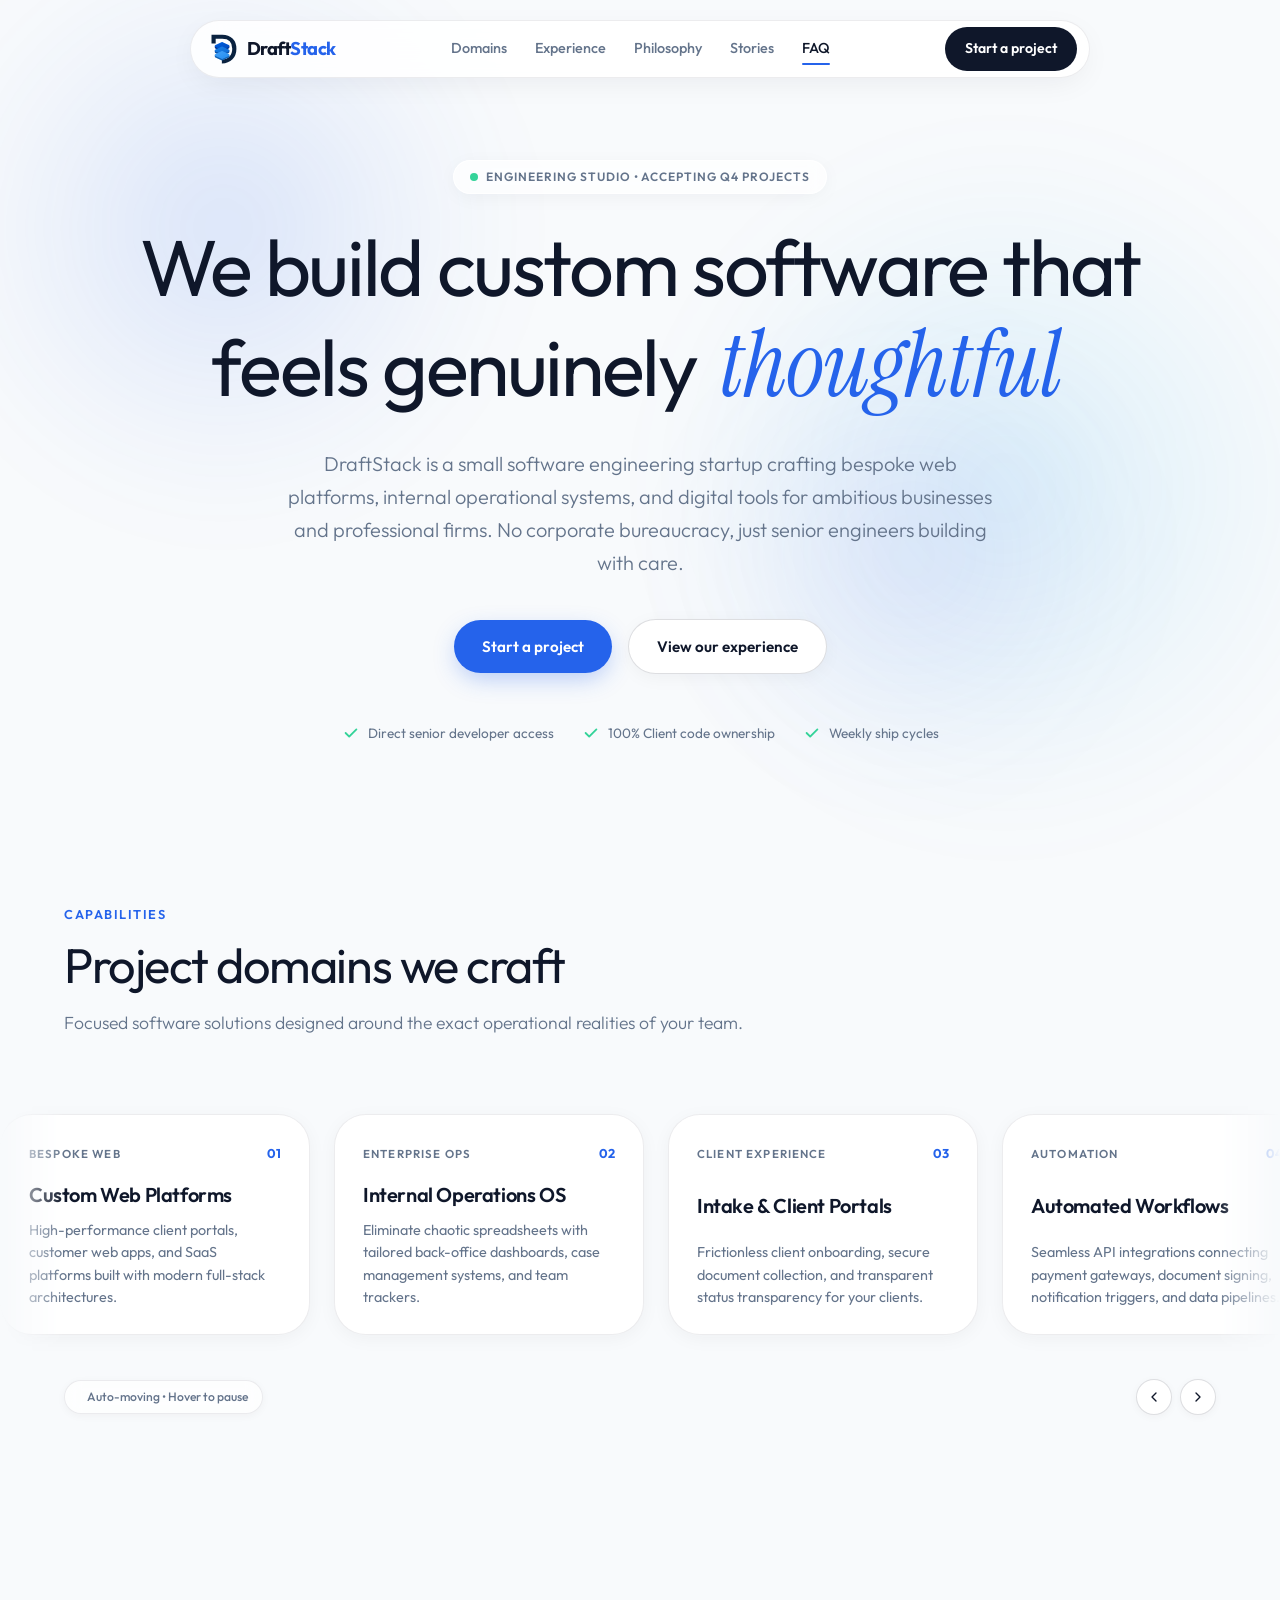
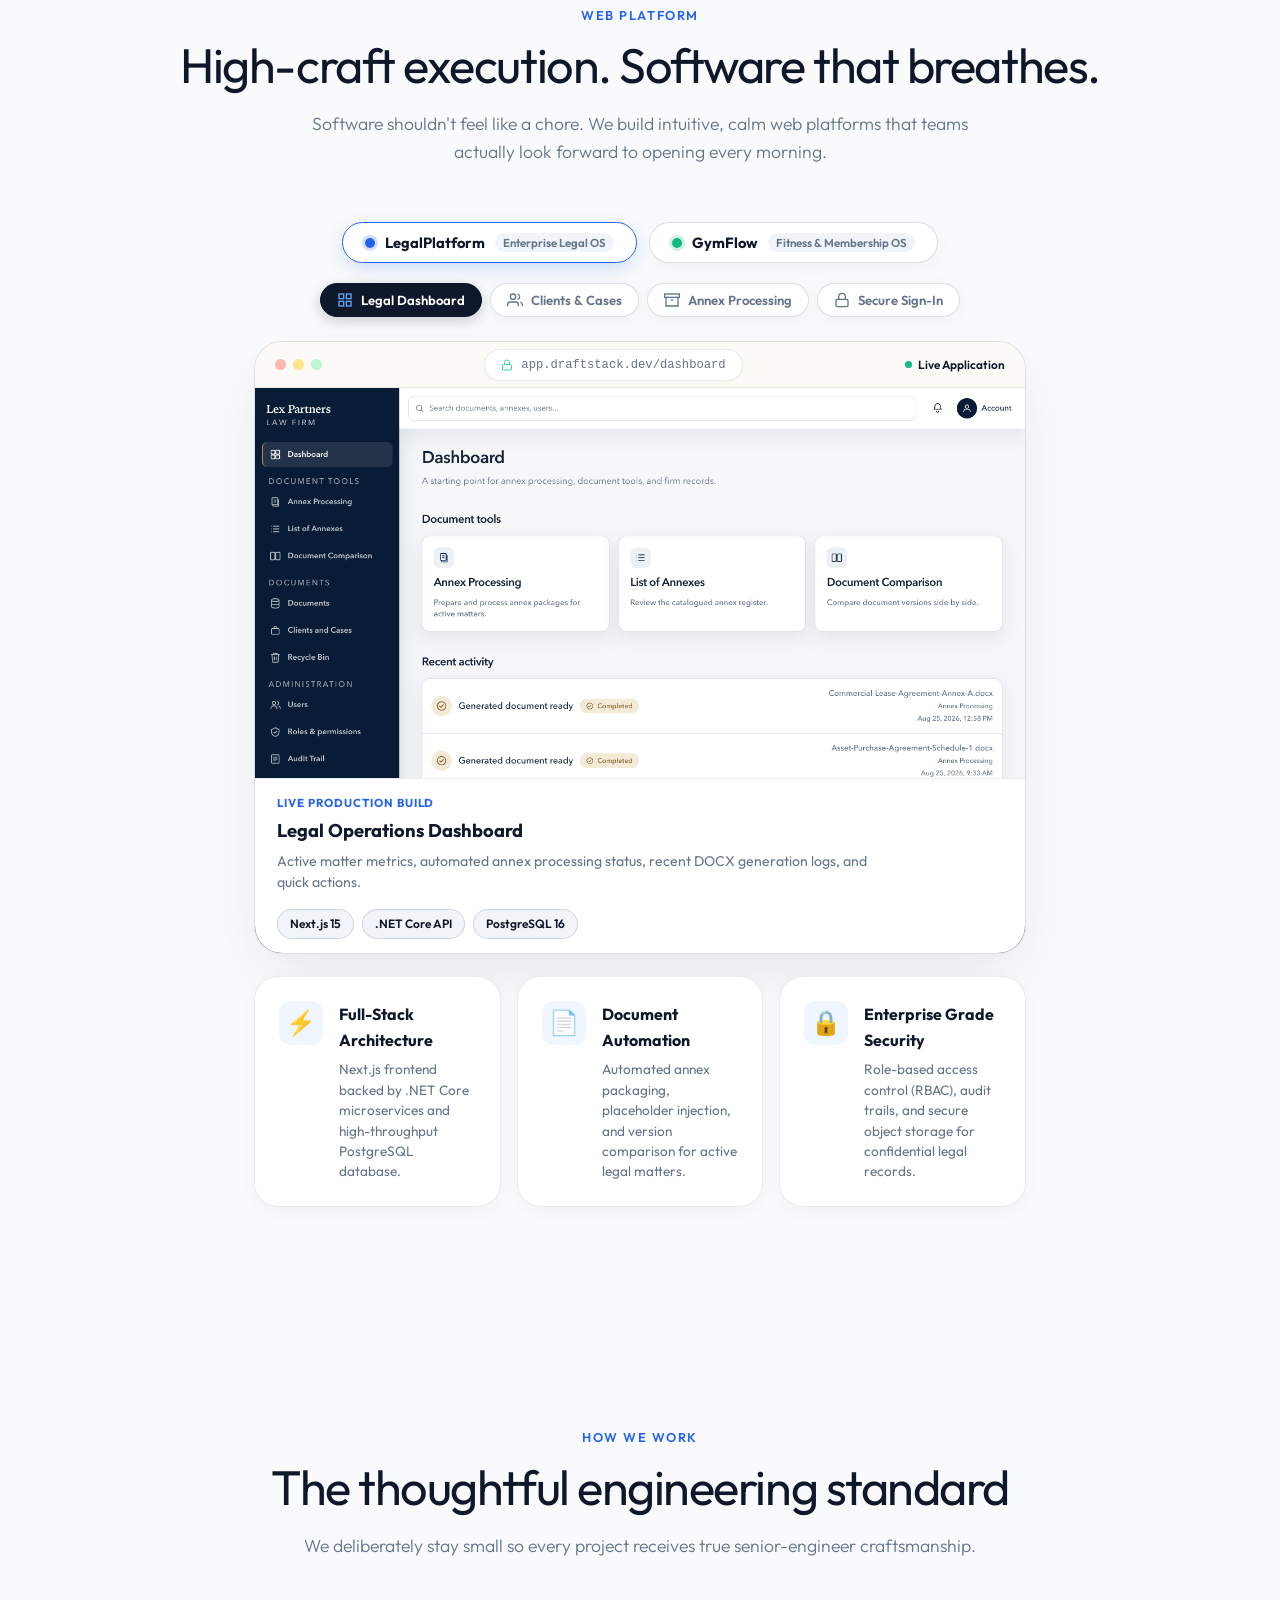
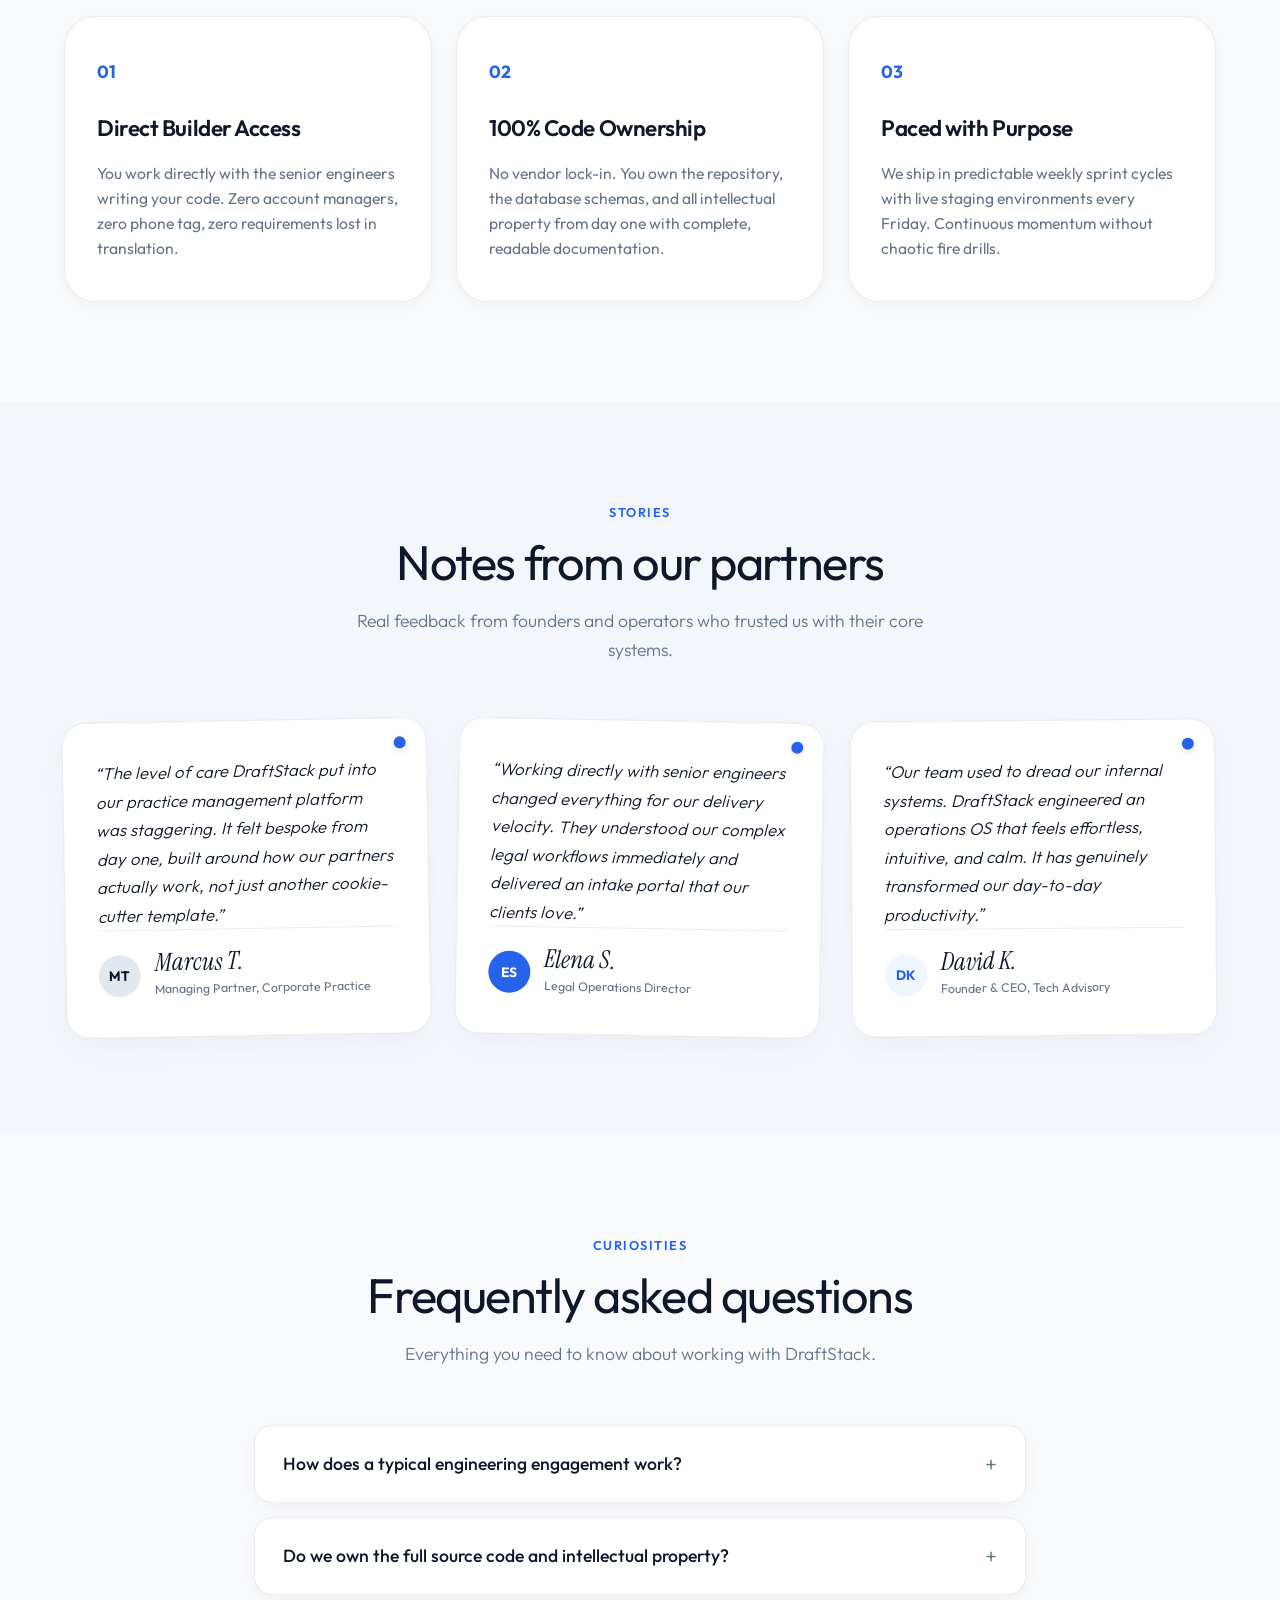
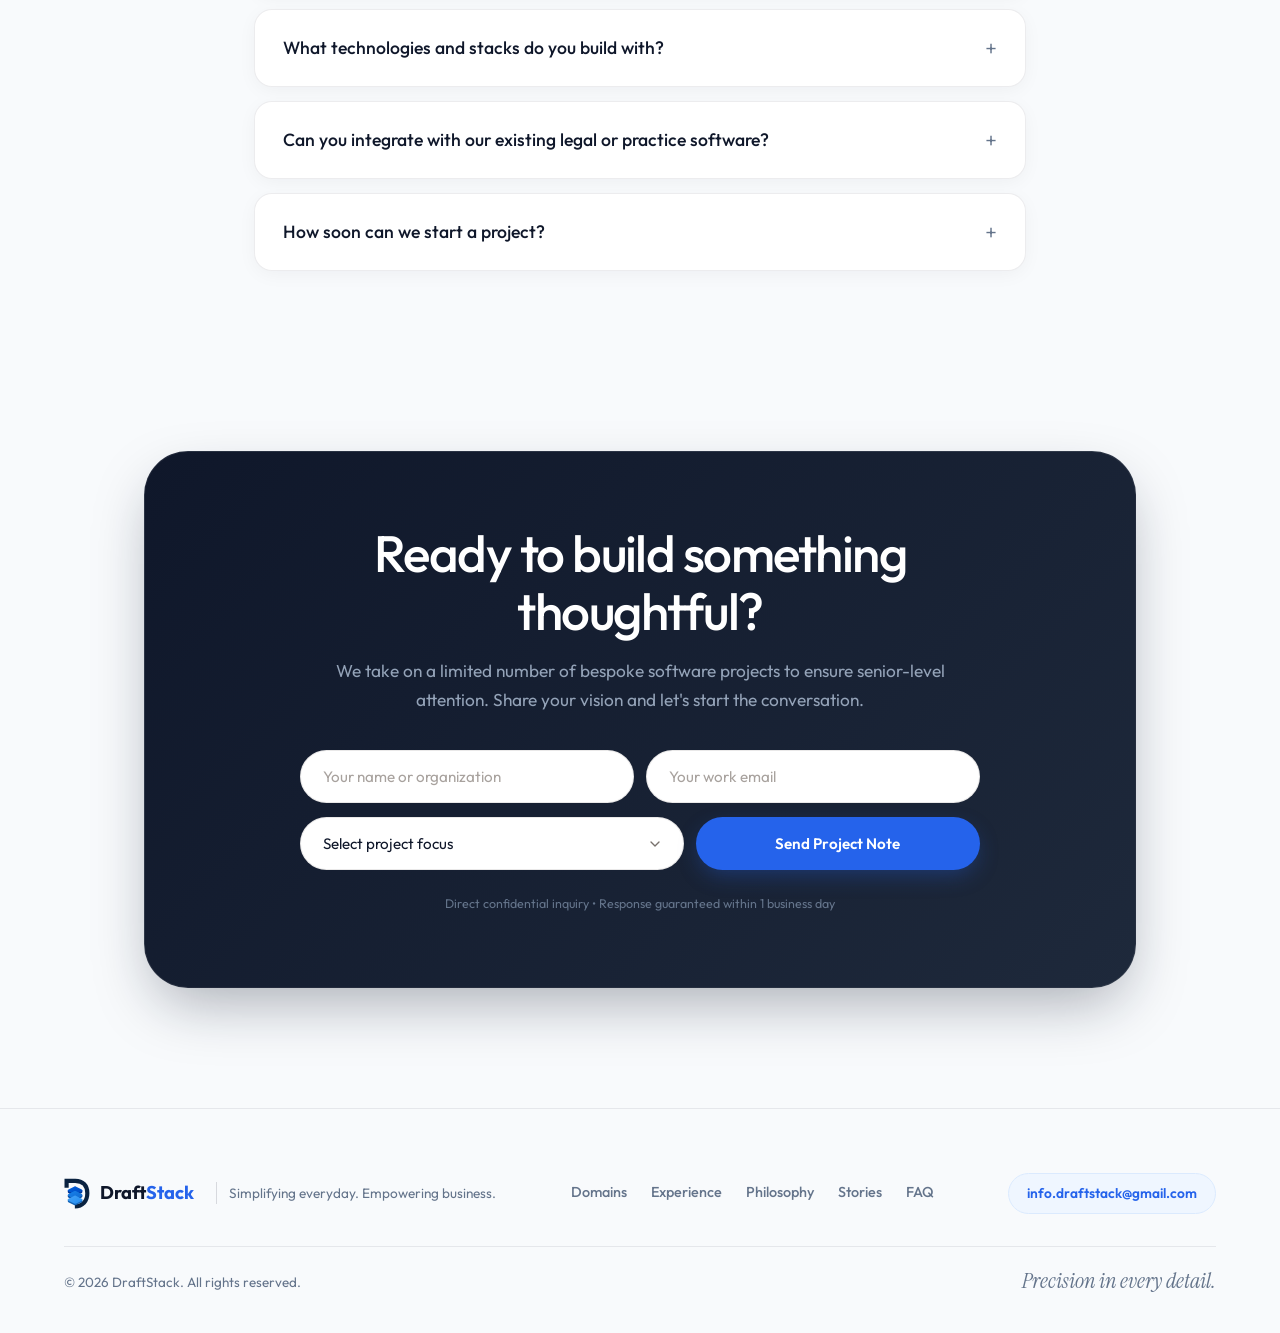
==== commit 229ede2c: "Remove dot icon from inquiry card and fix footer layout and spacing" ====
--- a/index.html
+++ b/index.html
@@ -10,7 +10,7 @@
   <link rel="preconnect" href="https://fonts.gstatic.com" crossorigin>
   <link href="https://fonts.googleapis.com/css2?family=Instrument+Serif:ital@0;1&family=Outfit:wght@300;400;500;600;700;800&display=swap" rel="stylesheet">
   <link rel="icon" type="image/svg+xml" href="images/draftstack-mark.svg">
-  <link rel="stylesheet" href="style.css?v=softly-11">
+  <link rel="stylesheet" href="style.css?v=softly-12">
 </head>
 <body>
   <!-- Ambient Fluid Floating Blobs -->
@@ -672,10 +672,6 @@
       <div class="container max-w-5xl">
         <div class="inquire-box">
           <div class="inquire-content">
-            <div class="inquire-icon-wrap">
-              <div class="inquire-icon-dot"></div>
-            </div>
-
             <h2 class="inquire-heading">Ready to build something thoughtful?</h2>
             <p class="inquire-sub">
               We take on a limited number of bespoke software projects to ensure senior-level attention. Share your vision and let's start the conversation.
@@ -729,18 +725,24 @@
 
   <footer class="site-footer">
     <div class="container footer-inner">
-      <div class="footer-brand">
-        <img src="images/draftstack-mark.svg" alt="DraftStack" class="footer-logo-img" width="24" height="29">
-        <span class="brand-title">Draft<span class="logo-accent">Stack</span></span>
-        <span class="footer-tagline">Simplifying everyday. Empowering business.</span>
-
-      <div class="footer-links">
-        <a href="#domains">Domains</a>
-        <a href="#experience">Experience</a>
-        <a href="#philosophy">Philosophy</a>
-        <a href="#stories">Stories</a>
-        <a href="#faq">FAQ</a>
-        <a href="mailto:info.draftstack@gmail.com" class="contact-email">info.draftstack@gmail.com</a>
+      <div class="footer-main">
+        <div class="footer-brand">
+          <img src="images/draftstack-mark.svg" alt="DraftStack" class="footer-logo-img" width="26" height="31">
+          <span class="brand-title">Draft<span class="logo-accent">Stack</span></span>
+          <span class="footer-tagline">Simplifying everyday. Empowering business.</span>
+        </div>
+
+        <nav class="footer-links" aria-label="Footer Navigation">
+          <a href="#domains">Domains</a>
+          <a href="#experience">Experience</a>
+          <a href="#philosophy">Philosophy</a>
+          <a href="#stories">Stories</a>
+          <a href="#faq">FAQ</a>
+        </nav>
+
+        <div class="footer-contact">
+          <a href="mailto:info.draftstack@gmail.com" class="contact-email">info.draftstack@gmail.com</a>
+        </div>
       </div>
 
       <div class="footer-bottom">
--- a/style.css
+++ b/style.css
@@ -1268,26 +1268,6 @@
   align-items: center;
 }
 
-.inquire-icon-wrap {
-  width: 58px;
-  height: 58px;
-  border-radius: 20px;
-  background: rgba(255, 255, 255, 0.08);
-  border: 1px solid rgba(255, 255, 255, 0.15);
-  display: flex;
-  align-items: center;
-  justify-content: center;
-  margin-bottom: 28px;
-  box-shadow: 0 6px 16px rgba(0, 0, 0, 0.2);
-}
-
-.inquire-icon-dot {
-  width: 10px;
-  height: 10px;
-  border-radius: 50%;
-  background: var(--accent-primary);
-}
-
 .inquire-heading {
   font-size: clamp(2rem, 4vw, 3.2rem);
   font-weight: 500;
@@ -1405,7 +1385,15 @@
 .footer-inner {
   display: flex;
   flex-direction: column;
-  gap: 36px;
+  gap: 32px;
+}
+
+.footer-main {
+  display: flex;
+  align-items: center;
+  justify-content: space-between;
+  gap: 24px;
+  flex-wrap: wrap;
 }
 
 .footer-brand {
@@ -1415,8 +1403,8 @@
 }
 
 .footer-logo-img {
-  width: 24px;
-  height: 29px;
+  width: 26px;
+  height: 31px;
   object-fit: contain;
 }
 
@@ -1427,7 +1415,7 @@
 }
 
 .footer-tagline {
-  font-size: 0.88rem;
+  font-size: 0.85rem;
   color: var(--text-muted);
   margin-left: 12px;
   padding-left: 12px;
@@ -1436,13 +1424,14 @@
 
 .footer-links {
   display: flex;
+  align-items: center;
+  gap: 24px;
   flex-wrap: wrap;
-  gap: 28px;
-  align-items: center;
 }
 
 .footer-links a {
   font-size: 0.9rem;
+  font-weight: 500;
   color: var(--text-muted);
   transition: color 0.2s ease;
 }
@@ -1451,10 +1440,29 @@
   color: var(--text-primary);
 }
 
-.footer-links a.contact-email {
+.footer-contact {
+  display: flex;
+  align-items: center;
+}
+
+.contact-email {
+  font-size: 0.86rem;
   font-weight: 600;
-  color: var(--text-primary);
-  margin-left: auto;
+  color: var(--accent-primary);
+  padding: 8px 18px;
+  border-radius: var(--radius-full);
+  background: #EFF6FF;
+  border: 1px solid #DBEAFE;
+  transition: all 0.2s ease;
+  display: inline-block;
+}
+
+.contact-email:hover {
+  background: var(--accent-primary);
+  color: #FFFFFF;
+  border-color: var(--accent-primary);
+  transform: translateY(-1px);
+  box-shadow: 0 4px 12px rgba(37, 99, 235, 0.25);
 }
 
 .footer-bottom {
@@ -1463,10 +1471,12 @@
   justify-content: space-between;
   padding-top: 24px;
   border-top: 1px solid var(--border-subtle);
+  gap: 16px;
+  flex-wrap: wrap;
 }
 
 .copyright {
-  font-size: 0.82rem;
+  font-size: 0.84rem;
   color: var(--text-muted);
 }
 
@@ -1576,6 +1586,12 @@
   .billing-summary-grid {
     grid-template-columns: 1fr;
   }
+
+  .footer-main {
+    flex-direction: column;
+    align-items: flex-start;
+    gap: 20px;
+  }
 }
 
 @media (max-width: 600px) {
@@ -1588,15 +1604,15 @@
     border-radius: 36px;
   }
 
-  .footer-bottom {
-    flex-direction: column;
-    gap: 12px;
-    text-align: center;
-  }
-
-  .footer-links a.contact-email {
-    margin-left: 0;
-  }
+.footer-bottom {
+  flex-direction: column;
+  gap: 12px;
+  text-align: center;
+}
+
+.footer-links {
+  gap: 16px;
+}
 }
 
 /* Reduced Motion Support */
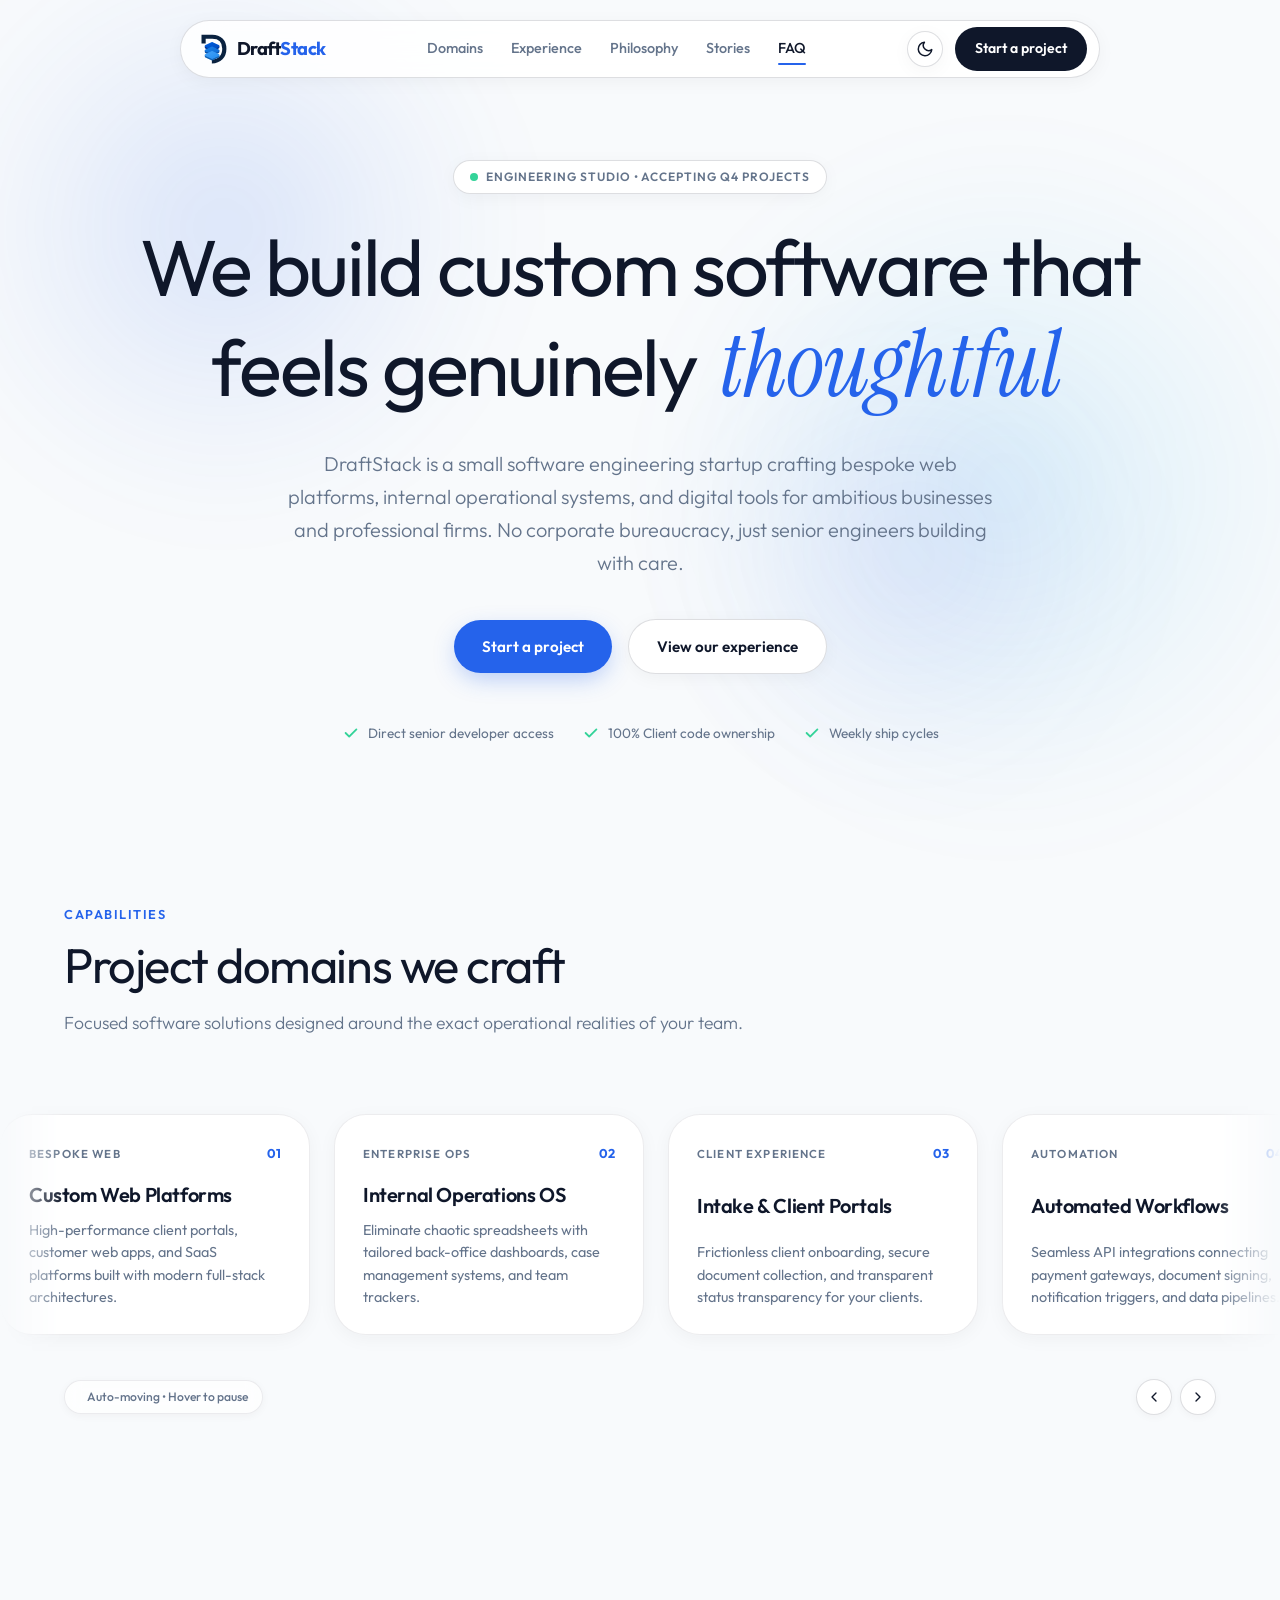
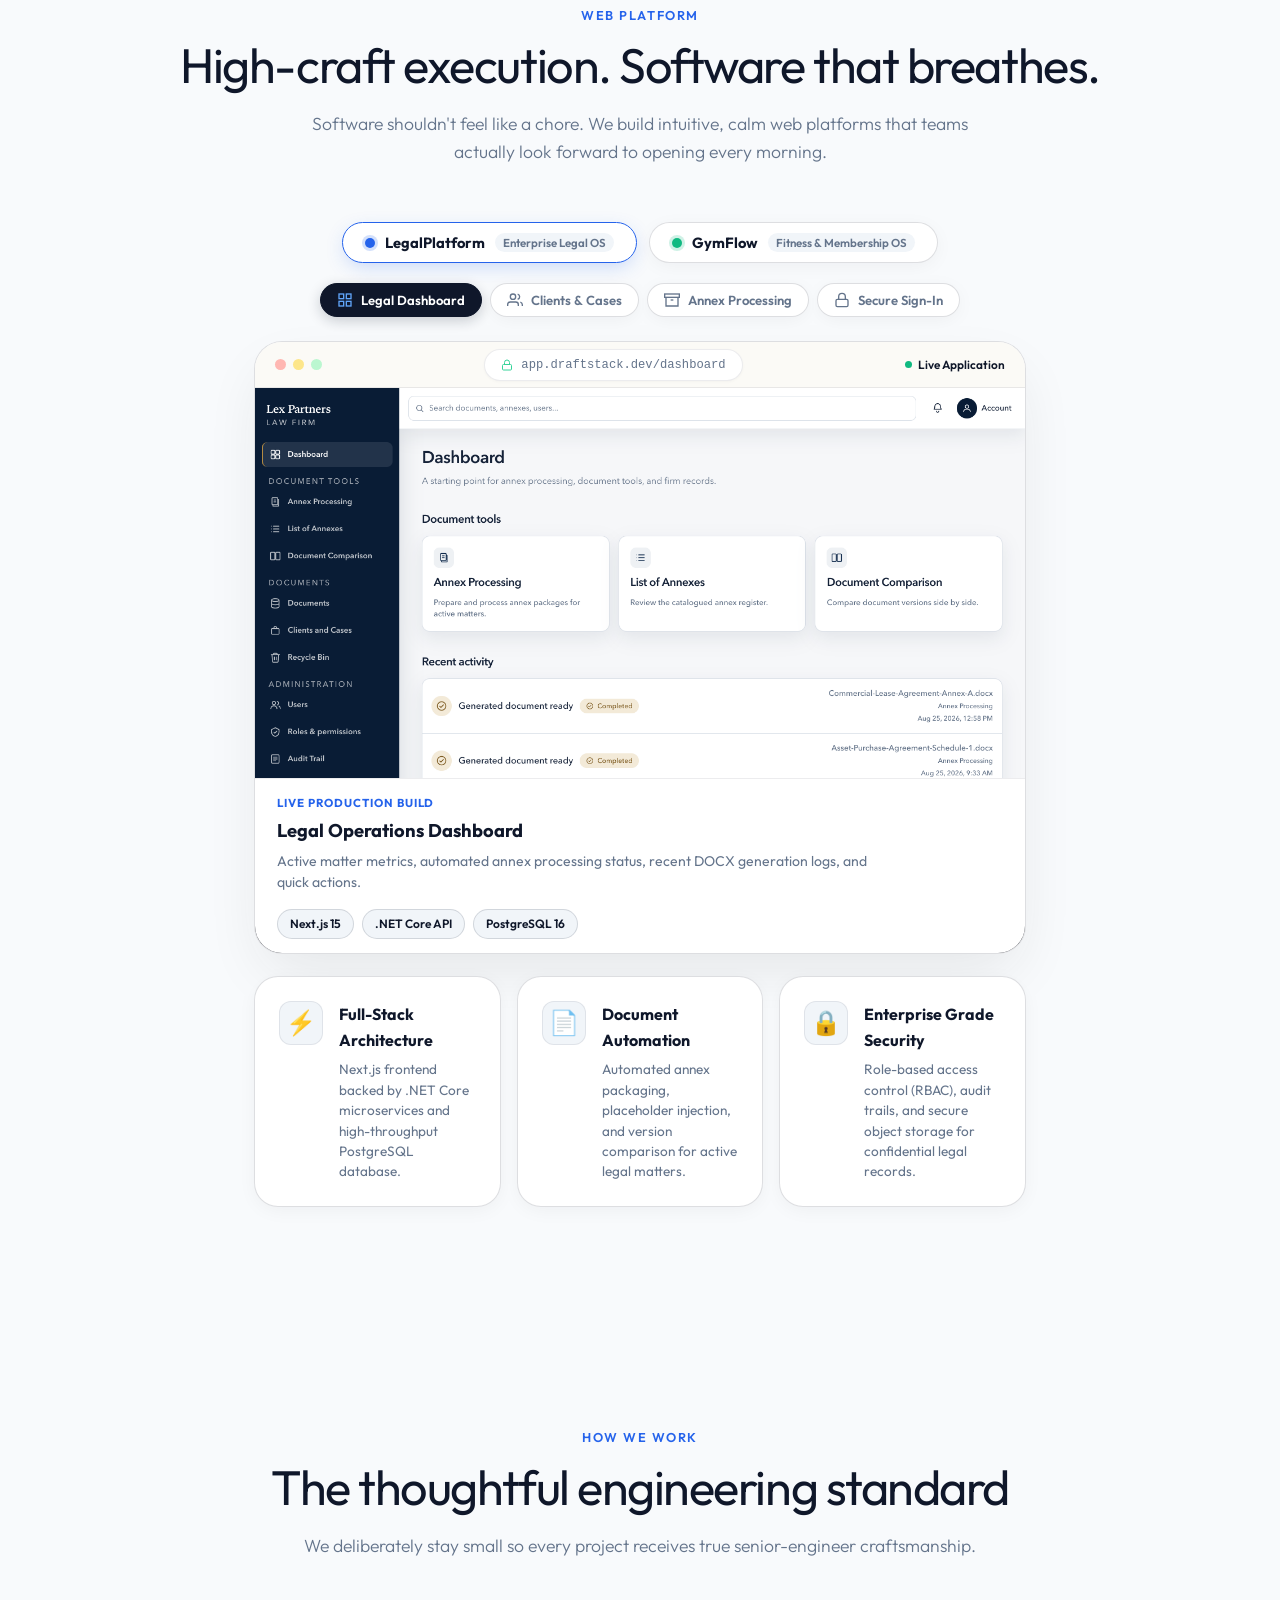
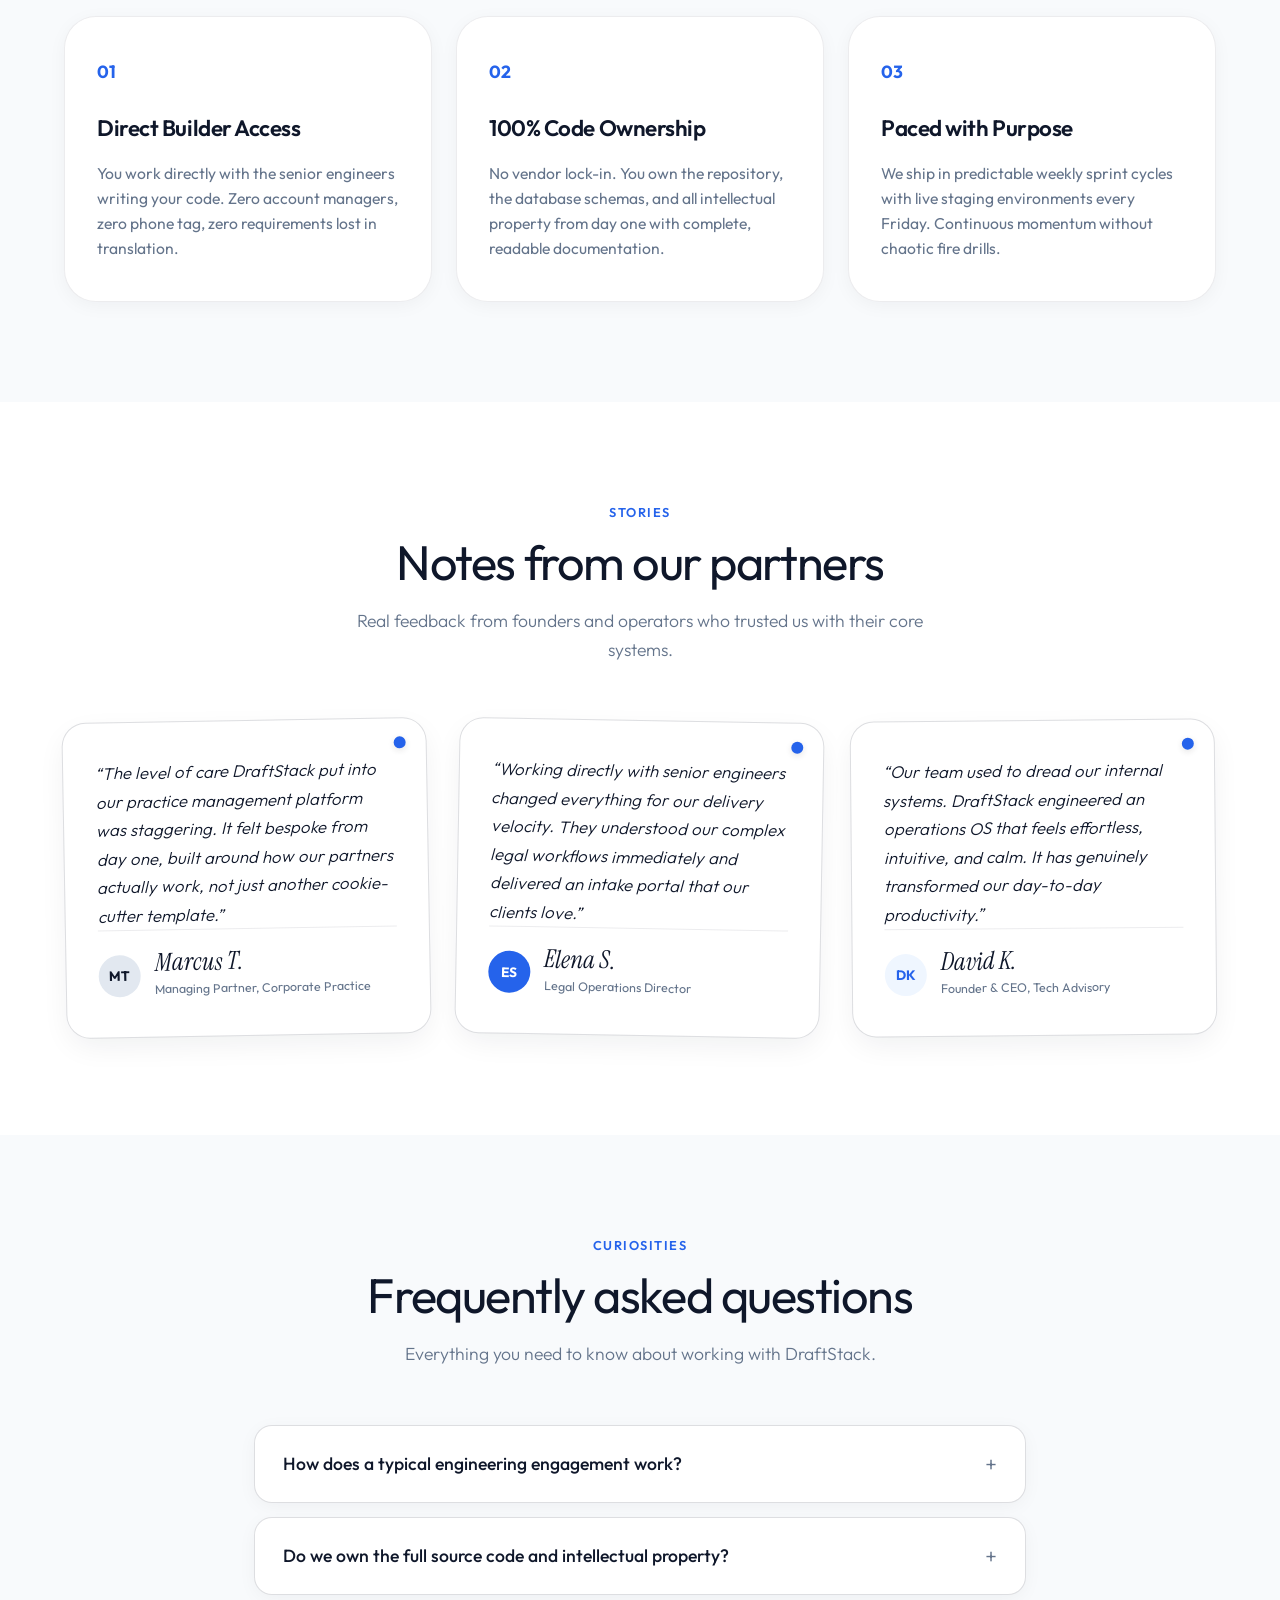
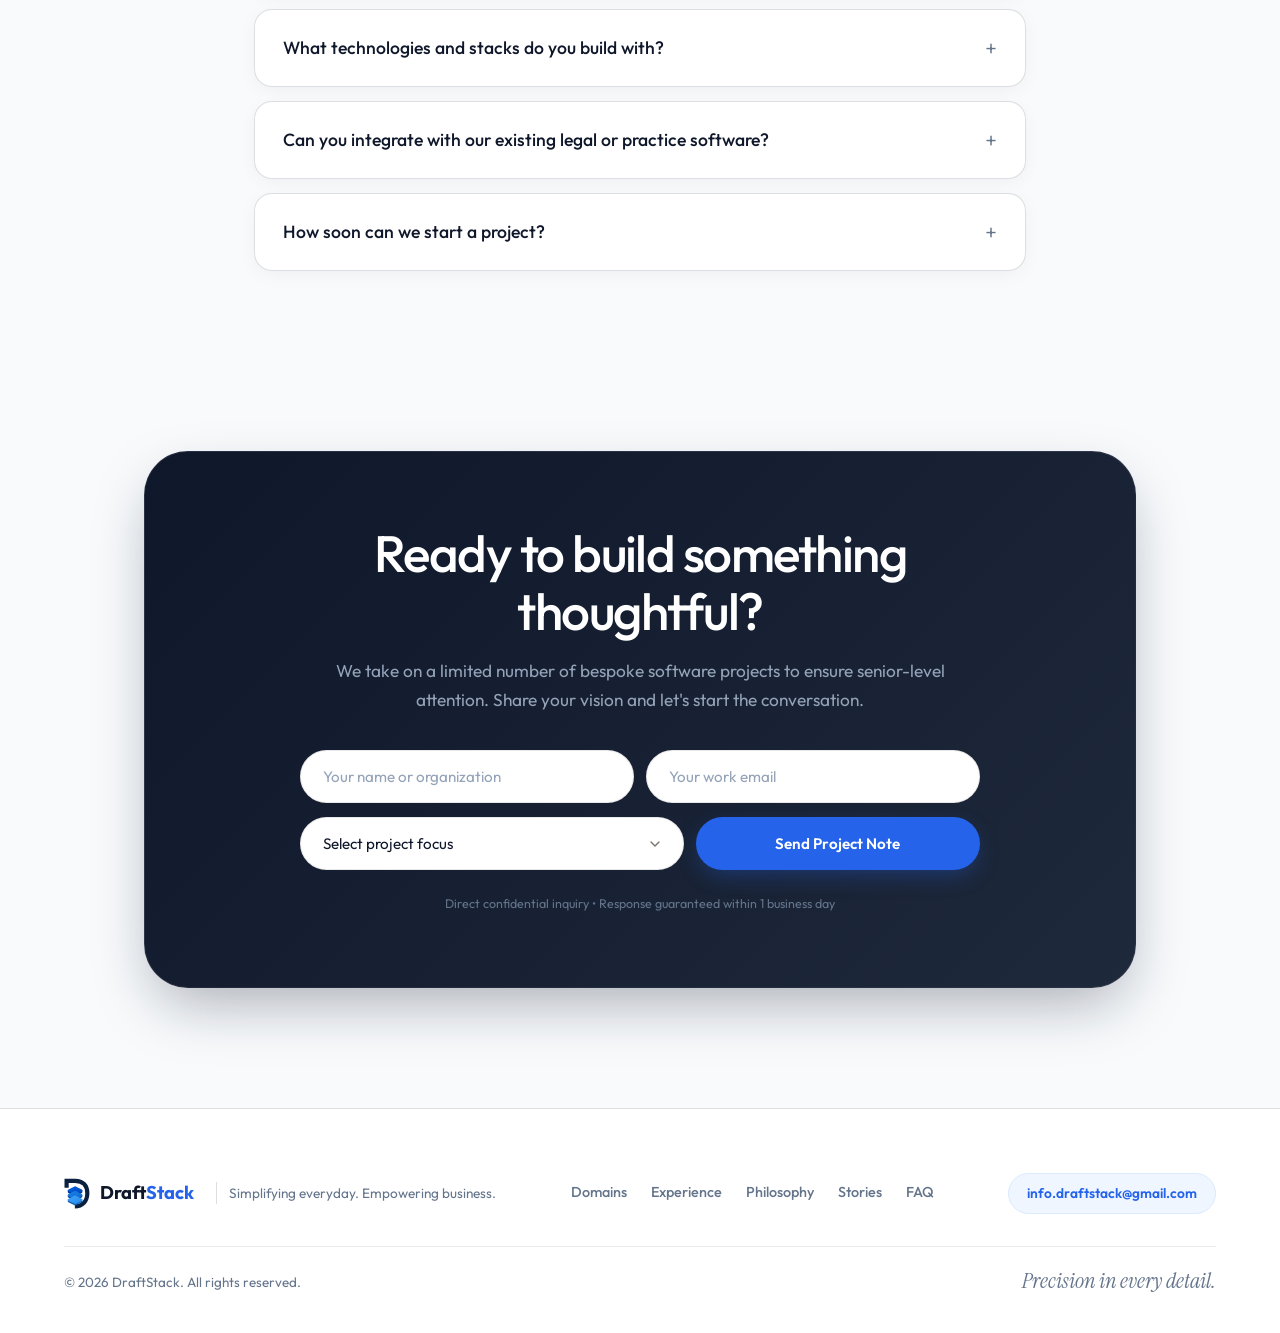
==== commit 05ba950f: "feat: introduce Pure Carbon dark mode and update GymFlow screenshots" ====
--- a/index.html
+++ b/index.html
@@ -10,7 +10,17 @@
   <link rel="preconnect" href="https://fonts.gstatic.com" crossorigin>
   <link href="https://fonts.googleapis.com/css2?family=Instrument+Serif:ital@0;1&family=Outfit:wght@300;400;500;600;700;800&display=swap" rel="stylesheet">
   <link rel="icon" type="image/svg+xml" href="images/draftstack-mark.svg">
-  <link rel="stylesheet" href="style.css?v=softly-12">
+  <link rel="stylesheet" href="style.css?v=carbon-1">
+  <script>
+    (function() {
+      try {
+        const savedTheme = localStorage.getItem('draftstack_theme');
+        const prefersDark = window.matchMedia('(prefers-color-scheme: dark)').matches;
+        const theme = savedTheme ? savedTheme : (prefersDark ? 'dark' : 'light');
+        document.documentElement.setAttribute('data-theme', theme);
+      } catch (e) {}
+    })();
+  </script>
 </head>
 <body>
   <!-- Ambient Fluid Floating Blobs -->
@@ -37,6 +47,22 @@
       </nav>
 
       <div class="nav-actions">
+        <button class="theme-toggle-btn" id="themeToggleBtn" type="button" aria-label="Toggle dark mode" title="Toggle dark mode">
+          <svg class="sun-icon" width="18" height="18" viewBox="0 0 24 24" fill="none" stroke="currentColor" stroke-width="2" stroke-linecap="round" stroke-linejoin="round">
+            <circle cx="12" cy="12" r="5"></circle>
+            <line x1="12" y1="1" x2="12" y2="3"></line>
+            <line x1="12" y1="21" x2="12" y2="23"></line>
+            <line x1="4.22" y1="4.22" x2="5.64" y2="5.64"></line>
+            <line x1="18.36" y1="18.36" x2="19.78" y2="19.78"></line>
+            <line x1="1" y1="12" x2="3" y2="12"></line>
+            <line x1="21" y1="12" x2="23" y2="12"></line>
+            <line x1="4.22" y1="19.78" x2="5.64" y2="18.36"></line>
+            <line x1="18.36" y1="5.64" x2="19.78" y2="4.22"></line>
+          </svg>
+          <svg class="moon-icon" width="18" height="18" viewBox="0 0 24 24" fill="none" stroke="currentColor" stroke-width="2" stroke-linecap="round" stroke-linejoin="round">
+            <path d="M21 12.79A9 9 0 1 1 11.21 3 7 7 0 0 0 21 12.79z"></path>
+          </svg>
+        </button>
         <a href="#inquire" class="btn btn-nav">Start a project</a>
         <button class="nav-toggle" type="button" aria-expanded="false" aria-controls="site-nav" aria-label="Toggle navigation menu">
           <span></span><span></span><span></span>
--- a/style.css
+++ b/style.css
@@ -4,18 +4,40 @@
    ========================================================================== */
 
 :root {
-  /* Color Story — Precision Tech & Executive Palette */
+  /* Color Story — Precision Tech & Executive Palette (Light Baseline) */
   --bg-primary: #F8FAFC;        /* Slate-50 crisp off-white */
   --bg-surface: #FFFFFF;
   --bg-subtle-1: #F1F5F9;       /* Slate-100 cool ice slate */
   --bg-subtle-2: #EFF6FF;       /* Soft ice blue highlight */
+  --bg-card: #FFFFFF;
+  --bg-card-hover: #F8FAFC;
+  --bg-nav: rgba(255, 255, 255, 0.88);
+  --bg-browser-header: #fbfaf6;
+  --bg-browser-address: #FFFFFF;
+  --bg-viewport: #0B132B;
+
+  --text-primary: #0F172A;      /* Deep obsidian slate navy */
+  --text-secondary: #334155;
+  --text-muted: #64748B;        /* Balanced slate gray */
+  --text-subtle: #94A3B8;
+
   --accent-primary: #2563EB;    /* Electric Cobalt Blue */
   --accent-primary-hover: #1D4ED8;
+  --accent-glow: rgba(37, 99, 235, 0.25);
   --accent-teal: #0D9488;       /* Tech teal */
-  --text-primary: #0F172A;      /* Deep obsidian slate navy */
-  --text-muted: #64748B;        /* Balanced slate gray */
+  --accent-emerald: #10B981;
+
   --border-subtle: rgba(15, 23, 42, 0.08);
   --border-stone: rgba(15, 23, 42, 0.14);
+  --border-active: #2563EB;
+
+  --blob-1: radial-gradient(circle, rgba(37, 99, 235, 0.14) 0%, rgba(37, 99, 235, 0.04) 45%, rgba(37, 99, 235, 0) 70%);
+  --blob-2: radial-gradient(circle, rgba(14, 165, 233, 0.12) 0%, rgba(14, 165, 233, 0.03) 50%, rgba(14, 165, 233, 0) 75%);
+  --blob-3: radial-gradient(circle, rgba(99, 102, 241, 0.1) 0%, rgba(99, 102, 241, 0.02) 50%, rgba(99, 102, 241, 0) 75%);
+
+  --logo-mark-filter: none;
+  --input-bg: #FFFFFF;
+  --input-border: rgba(41, 37, 36, 0.1);
 
   /* Typography */
   --font-sans: 'Outfit', -apple-system, BlinkMacSystemFont, "Segoe UI", Roboto, sans-serif;
@@ -35,6 +57,50 @@
   --shadow-device: 0 32px 64px -16px rgba(15, 23, 42, 0.12);
 }
 
+/* ==========================================================================
+   Pure Carbon Dark Mode Palette
+   ========================================================================== */
+[data-theme="dark"] {
+  --bg-primary: #070709;        /* True near-black carbon */
+  --bg-surface: #111115;        /* Neutral dark slate surface */
+  --bg-subtle-1: #191A20;       /* Tag & secondary element background */
+  --bg-subtle-2: #22232B;       /* Active card / tint */
+  --bg-card: #121318;           /* Card surface */
+  --bg-card-hover: #181A22;
+  --bg-nav: rgba(9, 9, 12, 0.85);
+  --bg-browser-header: #14151B;
+  --bg-browser-address: #1C1D24;
+  --bg-viewport: #000000;
+
+  --text-primary: #FFFFFF;      /* Crisp white */
+  --text-secondary: #D4D4D8;
+  --text-muted: #8E8E93;        /* High-contrast balanced gray */
+  --text-subtle: #52525B;
+
+  --accent-primary: #38BDF8;    /* Luminous Tech Sky / Electric Cyan */
+  --accent-primary-hover: #7DD3FC;
+  --accent-glow: rgba(56, 189, 248, 0.35);
+  --accent-teal: #2DD4BF;
+  --accent-emerald: #10B981;
+
+  --border-subtle: rgba(255, 255, 255, 0.07);
+  --border-stone: rgba(255, 255, 255, 0.13);
+  --border-active: #38BDF8;
+
+  --shadow-soft: 0 4px 20px -2px rgba(0, 0, 0, 0.6);
+  --shadow-card: 0 12px 36px -4px rgba(0, 0, 0, 0.7);
+  --shadow-float: 0 24px 48px -12px rgba(0, 0, 0, 0.8);
+  --shadow-device: 0 32px 72px -16px rgba(0, 0, 0, 0.9);
+
+  --blob-1: radial-gradient(circle, rgba(56, 189, 248, 0.14) 0%, transparent 65%);
+  --blob-2: radial-gradient(circle, rgba(99, 102, 241, 0.10) 0%, transparent 70%);
+  --blob-3: radial-gradient(circle, rgba(37, 99, 235, 0.08) 0%, transparent 70%);
+
+  --logo-mark-filter: drop-shadow(0 2px 10px rgba(56, 189, 248, 0.3));
+  --input-bg: #14151B;
+  --input-border: rgba(255, 255, 255, 0.12);
+}
+
 /* Reset & Box Sizing */
 *, *::before, *::after {
   box-sizing: border-box;
@@ -46,6 +112,7 @@
   scroll-behavior: smooth;
   font-size: 16px;
   background-color: var(--bg-primary);
+  transition: background-color 0.3s ease, color 0.3s ease;
 }
 
 body {
@@ -58,6 +125,7 @@
   overflow-x: hidden;
   position: relative;
   min-height: 100vh;
+  transition: background-color 0.3s ease, color 0.3s ease;
 }
 
 /* Accessible Focus States */
@@ -92,7 +160,7 @@
   left: -6%;
   width: 600px;
   height: 600px;
-  background: radial-gradient(circle, rgba(37, 99, 235, 0.14) 0%, rgba(37, 99, 235, 0.04) 45%, rgba(37, 99, 235, 0) 70%);
+  background: var(--blob-1);
   animation: floatBlob 22s ease-in-out infinite alternate;
 }
 
@@ -101,7 +169,7 @@
   right: -5%;
   width: 680px;
   height: 680px;
-  background: radial-gradient(circle, rgba(14, 165, 233, 0.12) 0%, rgba(14, 165, 233, 0.03) 50%, rgba(14, 165, 233, 0) 75%);
+  background: var(--blob-2);
   animation: floatBlobReverse 26s ease-in-out infinite alternate;
 }
 
@@ -110,7 +178,7 @@
   right: 10%;
   width: 480px;
   height: 480px;
-  background: radial-gradient(circle, rgba(99, 102, 241, 0.1) 0%, rgba(99, 102, 241, 0.02) 50%, rgba(99, 102, 241, 0) 75%);
+  background: var(--blob-3);
   animation: floatBlob 24s ease-in-out infinite alternate;
 }
 
@@ -183,10 +251,25 @@
 }
 
 .btn-ghost:hover {
-  background: #F8FAFC;
+  background: var(--bg-subtle-1);
   border-color: var(--accent-primary);
   color: var(--accent-primary);
   transform: translateY(-2px);
+}
+
+[data-theme="dark"] .btn-primary,
+[data-theme="dark"] .btn-dark {
+  background: var(--accent-primary);
+  color: #070709;
+  font-weight: 700;
+  box-shadow: 0 8px 24px -4px var(--accent-glow);
+}
+
+[data-theme="dark"] .btn-primary:hover,
+[data-theme="dark"] .btn-dark:hover {
+  background: var(--accent-primary-hover);
+  color: #070709;
+  box-shadow: 0 12px 28px -4px var(--accent-glow);
 }
 
 .btn-dark {
@@ -212,6 +295,18 @@
 .btn-nav:hover {
   background: #1E293B;
   transform: translateY(-1px);
+}
+
+[data-theme="dark"] .btn-nav {
+  background: var(--accent-primary);
+  color: #070709;
+  font-weight: 700;
+  box-shadow: 0 4px 16px var(--accent-glow);
+}
+
+[data-theme="dark"] .btn-nav:hover {
+  background: var(--accent-primary-hover);
+  color: #070709;
 }
 
 .btn-block {
@@ -242,18 +337,18 @@
 .nav-container {
   pointer-events: auto;
   width: 100%;
-  max-width: 900px;
+  max-width: 920px;
   height: 58px;
   display: flex;
   align-items: center;
   justify-content: space-between;
   padding: 0 12px 0 20px;
-  background: rgba(255, 255, 255, 0.88);
+  background: var(--bg-nav);
   backdrop-filter: blur(20px);
   -webkit-backdrop-filter: blur(20px);
-  border: 1px solid rgba(15, 23, 42, 0.08);
+  border: 1px solid var(--border-stone);
   border-radius: var(--radius-full);
-  box-shadow: 0 8px 32px -8px rgba(15, 23, 42, 0.08);
+  box-shadow: var(--shadow-soft);
   transition: all 0.3s ease;
 }
 
@@ -267,7 +362,8 @@
   width: 26px;
   height: 31px;
   object-fit: contain;
-  transition: transform 0.25s cubic-bezier(0.16, 1, 0.3, 1);
+  filter: var(--logo-mark-filter);
+  transition: transform 0.25s cubic-bezier(0.16, 1, 0.3, 1), filter 0.3s ease;
 }
 
 .logo:hover .logo-mark-img {
@@ -329,6 +425,47 @@
   gap: 12px;
 }
 
+.theme-toggle-btn {
+  width: 36px;
+  height: 36px;
+  border-radius: 50%;
+  background: var(--bg-surface);
+  border: 1px solid var(--border-stone);
+  color: var(--text-primary);
+  cursor: pointer;
+  display: flex;
+  align-items: center;
+  justify-content: center;
+  transition: all 0.2s cubic-bezier(0.16, 1, 0.3, 1);
+  box-shadow: var(--shadow-soft);
+  flex-shrink: 0;
+}
+
+.theme-toggle-btn:hover {
+  background: var(--bg-subtle-1);
+  border-color: var(--accent-primary);
+  color: var(--accent-primary);
+  transform: scale(1.05);
+}
+
+.theme-toggle-btn:active {
+  transform: scale(0.95);
+}
+
+.theme-toggle-btn .sun-icon {
+  display: none;
+}
+.theme-toggle-btn .moon-icon {
+  display: block;
+}
+
+[data-theme="dark"] .theme-toggle-btn .sun-icon {
+  display: block;
+}
+[data-theme="dark"] .theme-toggle-btn .moon-icon {
+  display: none;
+}
+
 .nav-toggle {
   display: none;
   flex-direction: column;
@@ -338,7 +475,7 @@
   height: 38px;
   border-radius: 50%;
   border: 1px solid var(--border-stone);
-  background: #FFFFFF;
+  background: var(--bg-surface);
   cursor: pointer;
   padding: 0;
   align-items: center;
@@ -386,9 +523,9 @@
   gap: 8px;
   padding: 6px 16px;
   border-radius: var(--radius-full);
-  background: rgba(255, 255, 255, 0.7);
+  background: var(--bg-card);
   backdrop-filter: blur(8px);
-  border: 1px solid rgba(255, 255, 255, 0.9);
+  border: 1px solid var(--border-stone);
   font-size: 0.75rem;
   font-weight: 600;
   letter-spacing: 0.08em;
@@ -711,7 +848,7 @@
 /* Window Chrome Bar */
 .browser-chrome {
   height: 46px;
-  background: #fbfaf6;
+  background: var(--bg-browser-header);
   border-bottom: 1px solid var(--border-subtle);
   display: flex;
   align-items: center;
@@ -739,7 +876,7 @@
   display: flex;
   align-items: center;
   gap: 8px;
-  background: #FFFFFF;
+  background: var(--bg-browser-address);
   padding: 5px 16px;
   border-radius: var(--radius-full);
   border: 1px solid var(--border-subtle);
@@ -783,13 +920,14 @@
   align-items: center;
   gap: 10px;
   padding: 10px 22px;
-  background: #FFFFFF;
+  background: var(--bg-card);
   border: 1.5px solid var(--border-stone);
   border-radius: var(--radius-full);
   font-family: var(--font-sans);
   cursor: pointer;
   box-shadow: var(--shadow-soft);
   transition: all 0.25s cubic-bezier(0.16, 1, 0.3, 1);
+  color: var(--text-primary);
 }
 
 .project-pill-btn:hover {
@@ -798,9 +936,9 @@
 }
 
 .project-pill-btn.active {
-  background: #FFFFFF;
+  background: var(--bg-card);
   border-color: var(--accent-primary);
-  box-shadow: 0 6px 20px -4px rgba(37, 99, 235, 0.25);
+  box-shadow: 0 6px 20px -4px var(--accent-glow);
 }
 
 .project-dot {
@@ -823,7 +961,7 @@
   font-weight: 600;
   color: var(--text-muted);
   padding: 2px 8px;
-  background: #F1F5F9;
+  background: var(--bg-subtle-1);
   border-radius: var(--radius-full);
 }
 
@@ -842,7 +980,7 @@
   align-items: center;
   gap: 8px;
   padding: 8px 16px;
-  background: #FFFFFF;
+  background: var(--bg-card);
   border: 1px solid var(--border-stone);
   border-radius: var(--radius-full);
   font-family: var(--font-sans);
@@ -869,6 +1007,17 @@
 
 .screenshot-tab-btn.active svg {
   color: #60A5FA;
+}
+
+[data-theme="dark"] .screenshot-tab-btn.active {
+  background: var(--accent-primary);
+  color: #070709;
+  border-color: var(--accent-primary);
+  box-shadow: 0 4px 14px var(--accent-glow);
+}
+
+[data-theme="dark"] .screenshot-tab-btn.active svg {
+  color: #070709;
 }
 
 /* Product Screenshot Viewport */
@@ -924,7 +1073,7 @@
   justify-content: space-between;
   gap: 16px;
   padding: 14px 22px;
-  background: #FFFFFF;
+  background: var(--bg-card);
   border-top: 1px solid var(--border-subtle);
   flex-wrap: wrap;
 }
@@ -969,7 +1118,7 @@
 
 .tech-pill {
   padding: 4px 12px;
-  background: #F1F5F9;
+  background: var(--bg-subtle-1);
   border: 1px solid var(--border-stone);
   border-radius: var(--radius-full);
   font-size: 0.75rem;
@@ -985,8 +1134,8 @@
   margin-top: 22px;
 }
 .proof-card {
-  background: #FFFFFF;
-  border: 1px solid var(--border-subtle);
+  background: var(--bg-card);
+  border: 1px solid var(--border-stone);
   border-radius: var(--radius-lg);
   padding: 24px;
   box-shadow: var(--shadow-soft);
@@ -999,19 +1148,20 @@
 .proof-card:hover {
   transform: translateY(-3px);
   box-shadow: var(--shadow-card);
-  border-color: rgba(37, 99, 235, 0.25);
+  border-color: var(--accent-primary);
 }
 
 .proof-icon {
   font-size: 1.5rem;
   flex-shrink: 0;
-  background: #EFF6FF;
+  background: var(--bg-subtle-1);
   width: 44px;
   height: 44px;
   border-radius: 12px;
   display: flex;
   align-items: center;
   justify-content: center;
+  border: 1px solid var(--border-subtle);
 }
 
 .proof-text h5 {
@@ -1079,8 +1229,9 @@
 /* Client Stories (Diary Entry Style) */
 .stories-section {
   padding: 100px 0;
-  background: rgba(241, 245, 249, 0.7);
+  background: var(--bg-surface);
   z-index: 1;
+  transition: background-color 0.3s ease;
 }
 
 .stories-grid {
@@ -1090,13 +1241,13 @@
 }
 
 .story-card {
-  background: #FFFFFF;
+  background: var(--bg-card);
   border-radius: var(--radius-lg);
   padding: 36px 32px;
-  box-shadow: 0 12px 30px -6px rgba(41, 37, 36, 0.05);
-  border: 1px solid var(--border-subtle);
+  box-shadow: var(--shadow-card);
+  border: 1px solid var(--border-stone);
   position: relative;
-  transition: transform 0.3s ease, box-shadow 0.3s ease;
+  transition: transform 0.3s ease, box-shadow 0.3s ease, background-color 0.3s ease;
 }
 
 .story-card.tilt-left { transform: rotate(-1deg); }
@@ -1155,6 +1306,8 @@
 .avatar-coral { background: var(--accent-primary); color: #FFFFFF; }
 .avatar-lavender { background: #EFF6FF; color: var(--accent-primary); }
 
+[data-theme="dark"] .avatar-sage { background: #1E293B; color: #F8FAFC; }
+[data-theme="dark"] .avatar-lavender { background: #1E293B; color: var(--accent-primary); }
 .author-meta {
   display: flex;
   flex-direction: column;
@@ -1188,16 +1341,16 @@
 }
 
 .accordion-item {
-  background: #FFFFFF;
-  border: 1px solid var(--border-subtle);
+  background: var(--bg-card);
+  border: 1px solid var(--border-stone);
   border-radius: var(--radius-md);
   overflow: hidden;
   box-shadow: var(--shadow-soft);
-  transition: border-color 0.2s ease, box-shadow 0.2s ease;
+  transition: border-color 0.2s ease, box-shadow 0.2s ease, background-color 0.3s ease;
 }
 
 .accordion-item:hover {
-  border-color: rgba(41, 37, 36, 0.16);
+  border-color: var(--accent-primary);
 }
 
 .accordion-trigger {
@@ -1259,6 +1412,12 @@
   border: 1px solid rgba(255, 255, 255, 0.08);
 }
 
+[data-theme="dark"] .inquire-box {
+  background: linear-gradient(135deg, #111115 0%, #16171E 100%);
+  border: 1px solid rgba(255, 255, 255, 0.12);
+  box-shadow: 0 24px 60px -12px rgba(0, 0, 0, 0.85);
+}
+
 .inquire-content {
   max-width: 680px;
   margin: 0 auto;
@@ -1314,22 +1473,22 @@
   width: 100%;
   padding: 16px 22px;
   border-radius: var(--radius-full);
-  background: #FFFFFF;
-  border: 1px solid rgba(41, 37, 36, 0.1);
+  background: var(--input-bg);
+  border: 1px solid var(--input-border);
   font-family: var(--font-sans);
   font-size: 0.95rem;
   color: var(--text-primary);
   outline: none;
-  transition: border-color 0.2s ease, box-shadow 0.2s ease;
+  transition: border-color 0.2s ease, box-shadow 0.2s ease, background-color 0.3s ease;
 }
 .form-input:focus,
 .form-select:focus {
   border-color: var(--accent-primary);
-  box-shadow: 0 0 0 3px rgba(37, 99, 235, 0.25);
+  box-shadow: 0 0 0 3px var(--accent-glow);
 }
 
 .form-input::placeholder {
-  color: #a8a29e;
+  color: var(--text-subtle);
 }
 
 .form-select {
@@ -1356,6 +1515,12 @@
   animation: fadeIn 0.4s ease forwards;
 }
 
+[data-theme="dark"] .form-success-msg {
+  background: #111115;
+  color: #34d399;
+  border: 1px solid rgba(52, 211, 153, 0.3);
+}
+
 .success-icon {
   width: 20px;
   height: 20px;
@@ -1377,11 +1542,12 @@
 /* Site Footer */
 .site-footer {
   padding: 64px 0 40px;
-  border-top: 1px solid var(--border-subtle);
+  background: var(--bg-surface);
+  border-top: 1px solid var(--border-stone);
   position: relative;
   z-index: 1;
-}
-
+  transition: background-color 0.3s ease;
+}
 .footer-inner {
   display: flex;
   flex-direction: column;
@@ -1508,8 +1674,7 @@
     top: 70px;
     left: 16px;
     right: 16px;
-    background: rgba(253, 252, 248, 0.96);
-    backdrop-filter: blur(24px);
+    background: var(--bg-nav);
     -webkit-backdrop-filter: blur(24px);
     border: 1px solid var(--border-stone);
     border-radius: var(--radius-lg);
